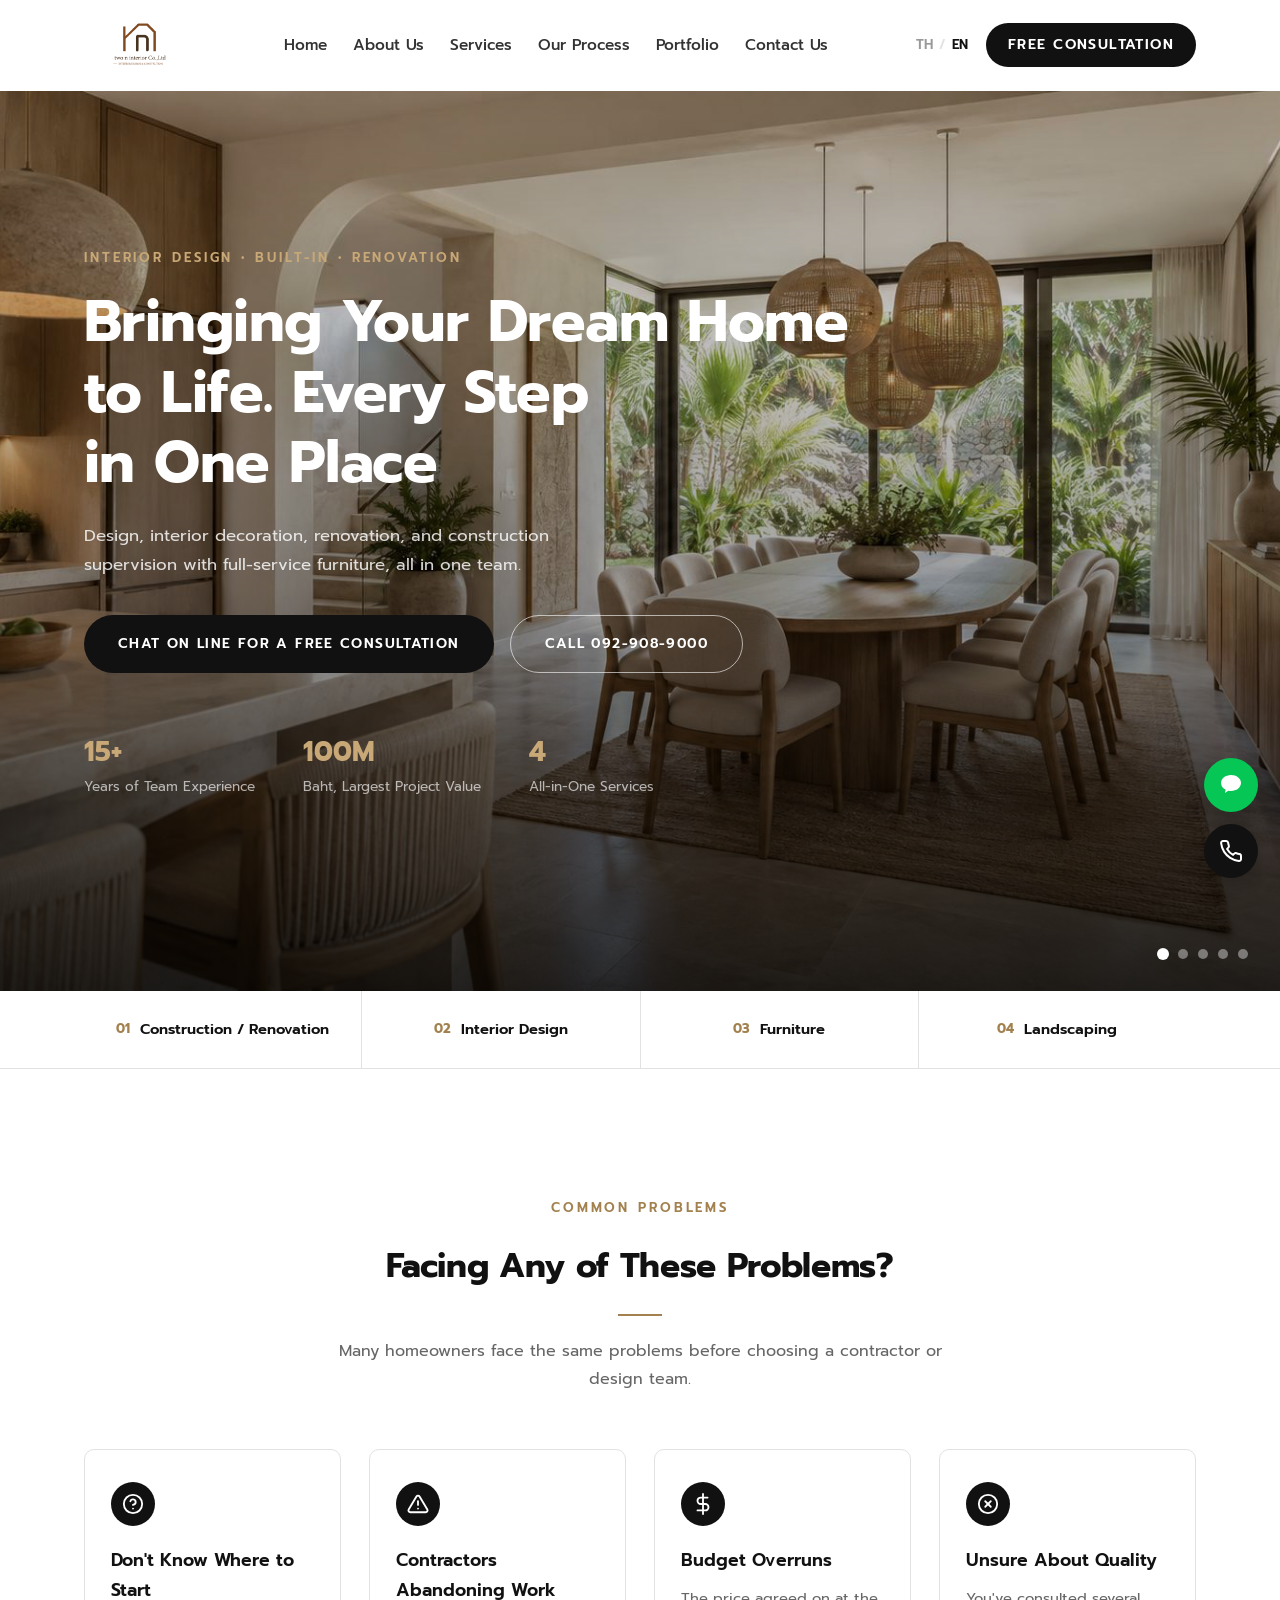
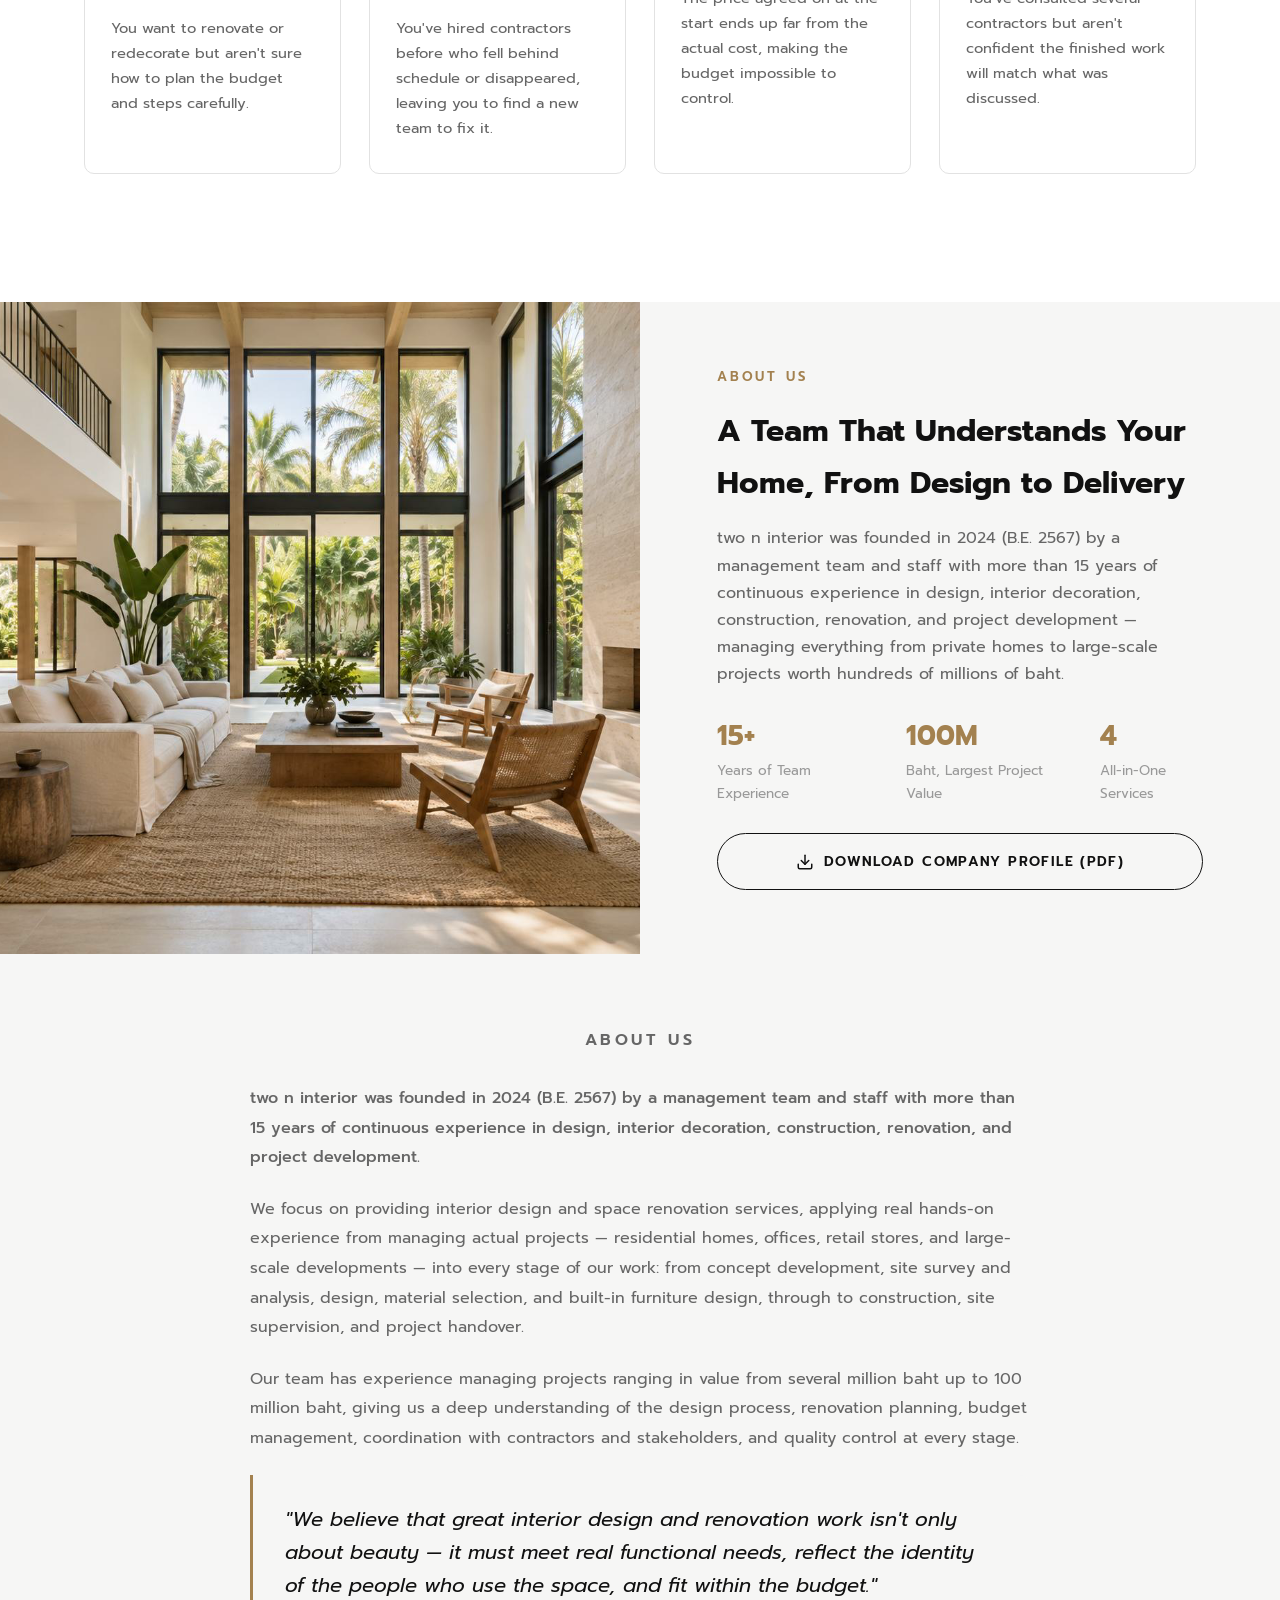
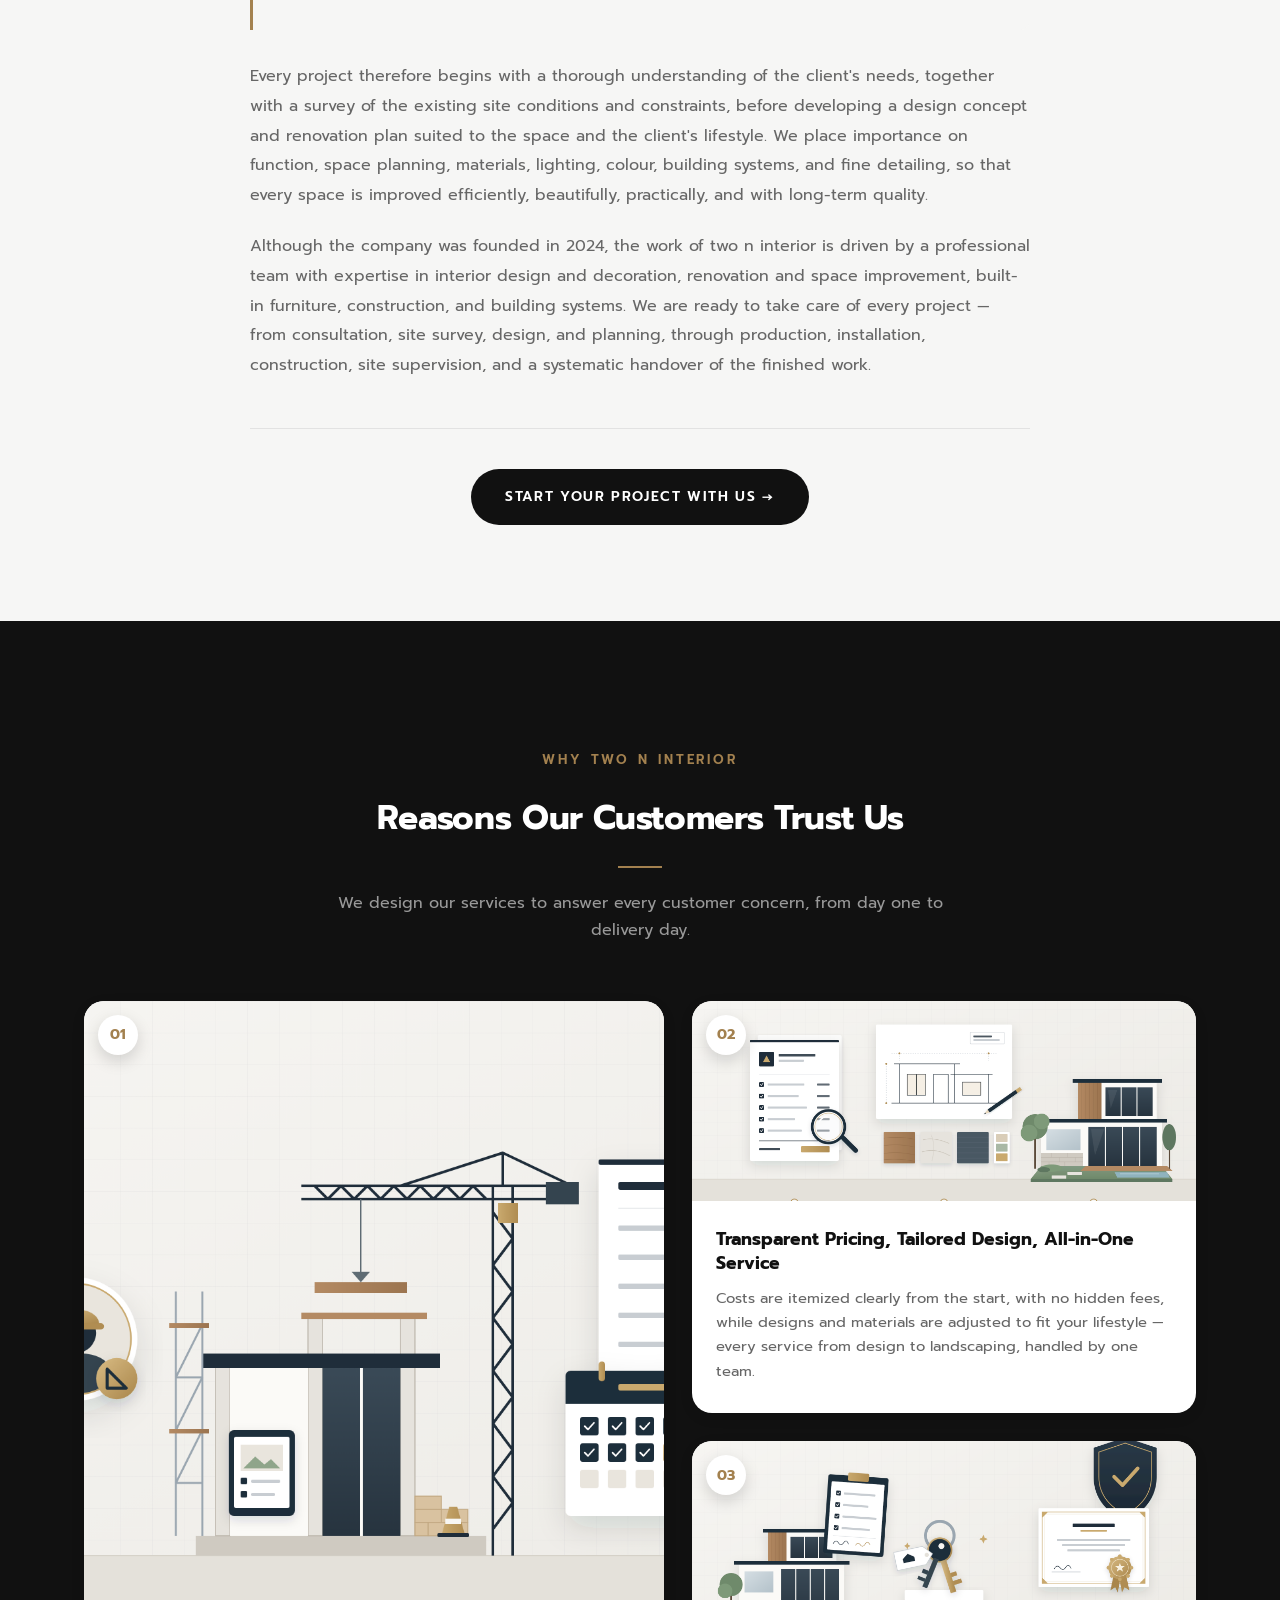
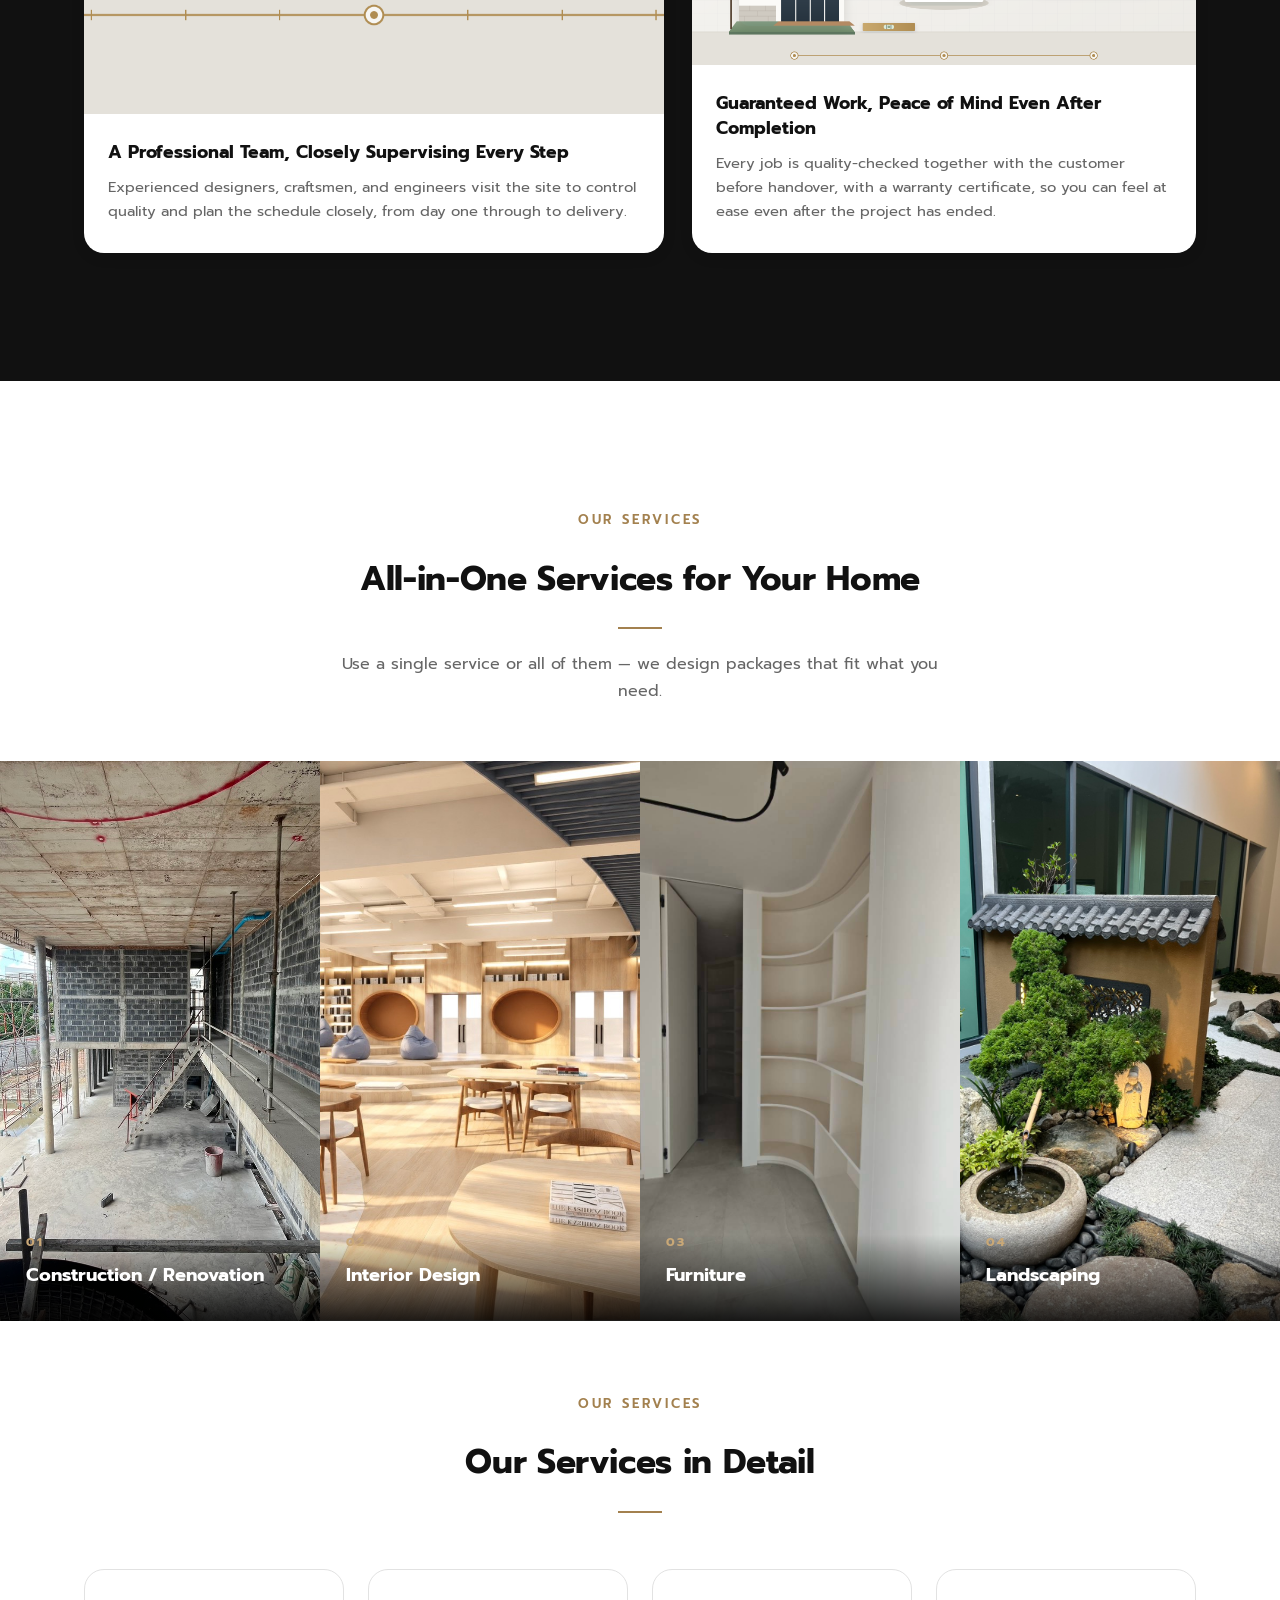
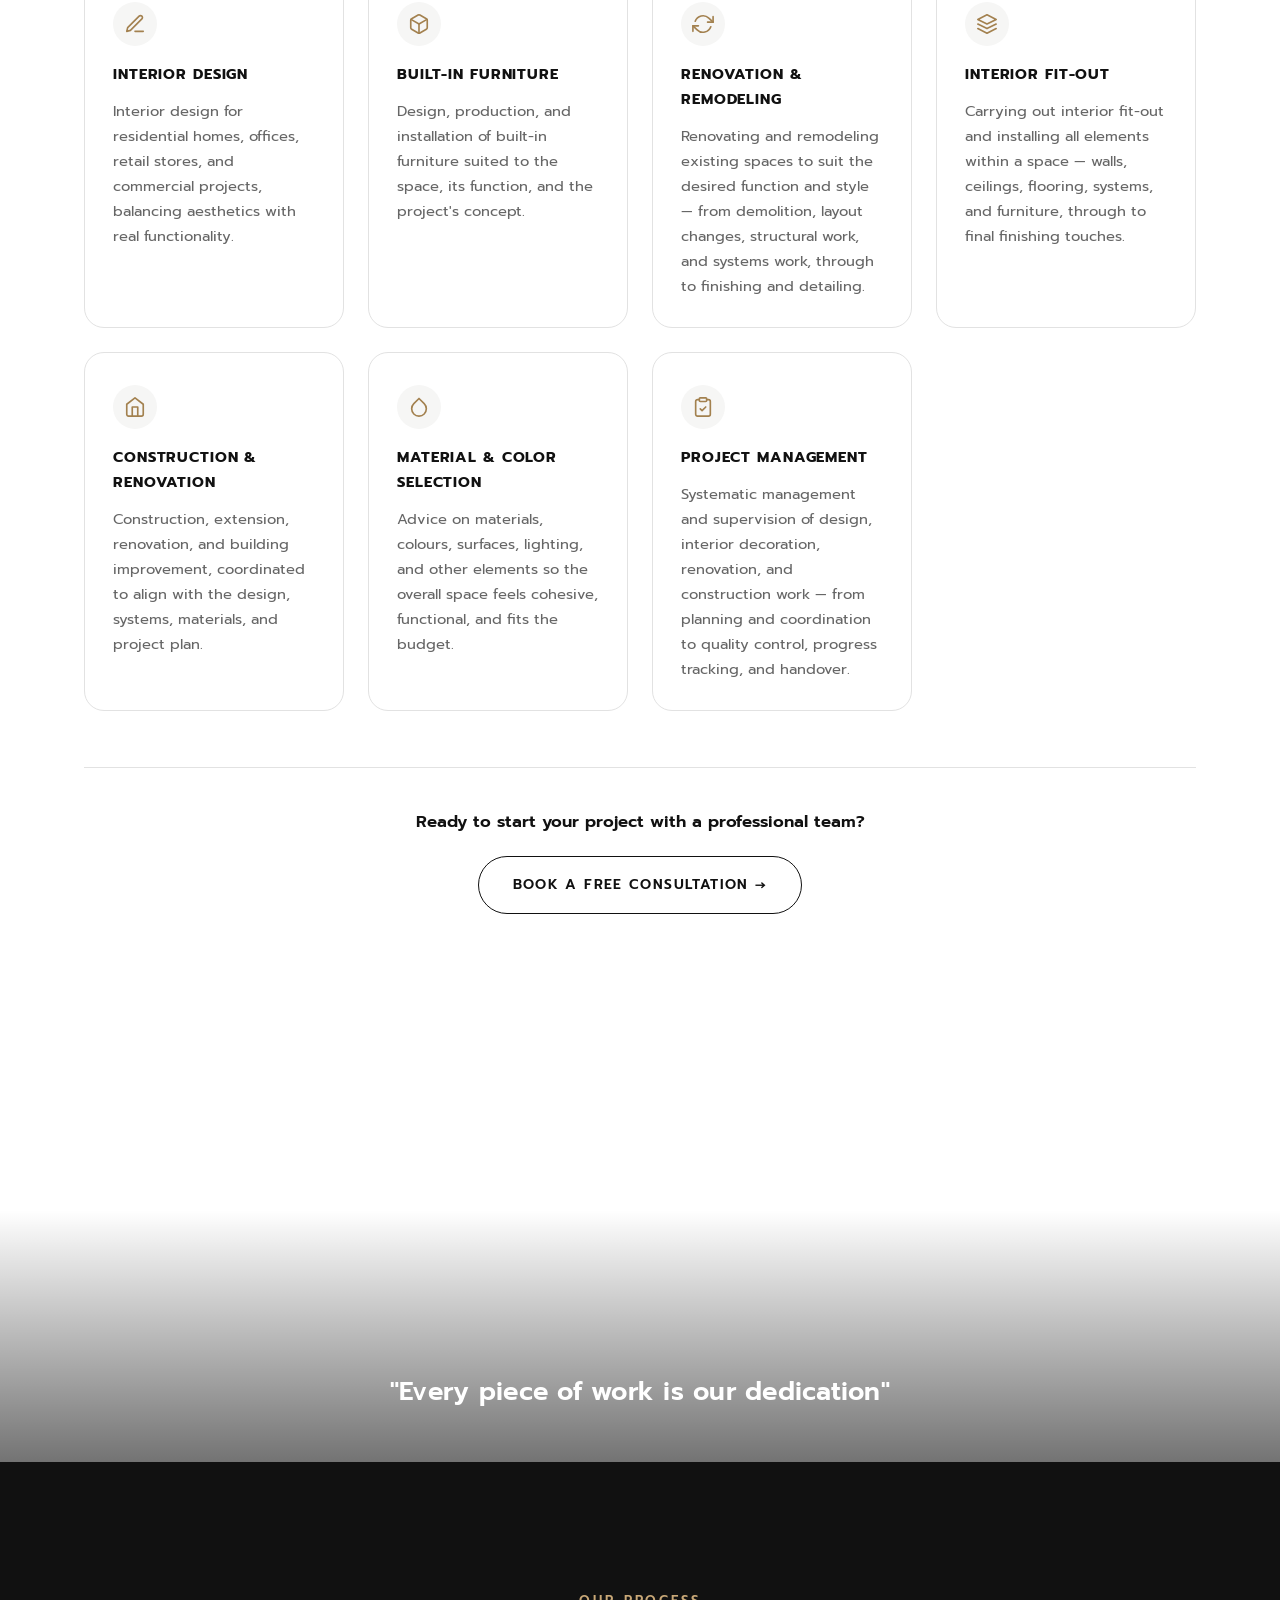
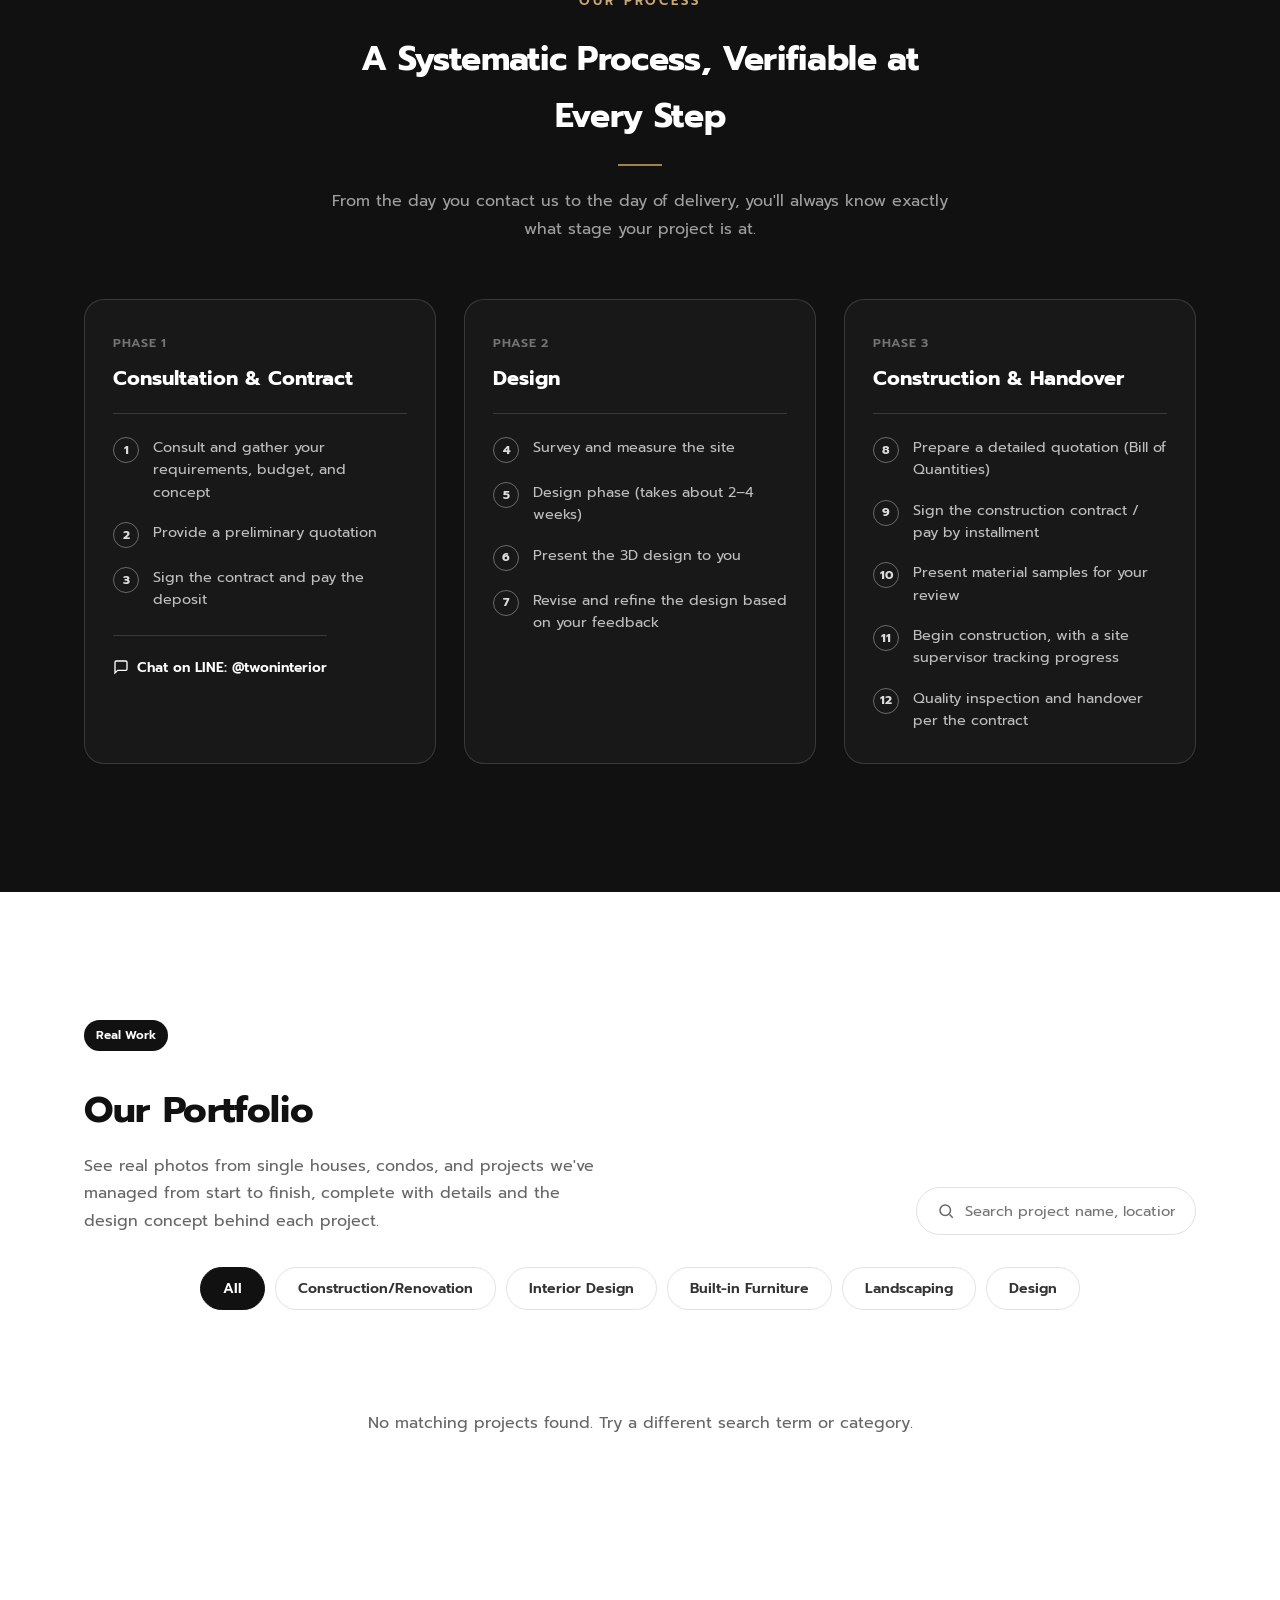
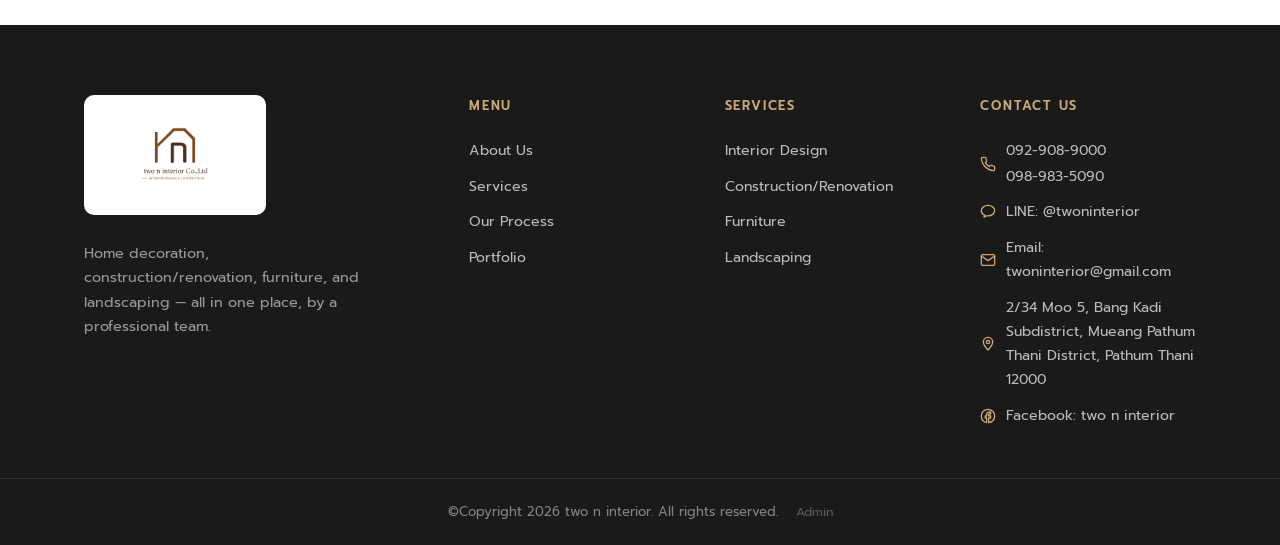
==== en/index.html @ affa0224 "Add Facebook page link to contact sections Add the Facebook page link to the footer contact column, " ====
<!DOCTYPE html>
<html lang="en">
<head>
<meta charset="UTF-8">
<meta name="viewport" content="width=device-width, initial-scale=1.0, viewport-fit=cover">
<title>two n interior | Home Decoration, Construction, Furniture &amp; Landscaping</title>
<meta name="description" content="two n interior offers interior design, construction/renovation, furniture, and landscaping services all in one place, by a professional team, with transparent pricing and guaranteed work.">
<link rel="canonical" href="https://twoninterior.com/en/">
<link rel="alternate" hreflang="th" href="https://twoninterior.com/">
<link rel="alternate" hreflang="en" href="https://twoninterior.com/en/">
<link rel="alternate" hreflang="x-default" href="https://twoninterior.com/">
<meta property="og:type" content="website">
<meta property="og:site_name" content="two n interior">
<meta property="og:locale" content="en_US">
<meta property="og:locale:alternate" content="th_TH">
<meta property="og:url" content="https://twoninterior.com/en/">
<meta property="og:title" content="two n interior | Home Decoration, Construction, Furniture &amp; Landscaping">
<meta property="og:description" content="two n interior offers interior design, construction/renovation, furniture, and landscaping services all in one place, by a professional team, with transparent pricing and guaranteed work.">
<meta property="og:image" content="https://twoninterior.com/images/Chumphon/langsuan-exterior-01.jpg">
<meta name="twitter:card" content="summary_large_image">
<meta name="twitter:title" content="two n interior | Home Decoration, Construction, Furniture &amp; Landscaping">
<meta name="twitter:description" content="two n interior offers interior design, construction/renovation, furniture, and landscaping services all in one place, by a professional team, with transparent pricing and guaranteed work.">
<meta name="twitter:image" content="https://twoninterior.com/images/Chumphon/langsuan-exterior-01.jpg">
<script type="application/ld+json">
{
  "@context": "https://schema.org",
  "@type": "HomeAndConstructionBusiness",
  "name": "two n interior",
  "url": "https://twoninterior.com/en/",
  "logo": "https://twoninterior.com/images/two-n-ninterior-transparent.png",
  "image": "https://twoninterior.com/images/Chumphon/langsuan-exterior-01.jpg",
  "description": "Interior design, construction/renovation, built-in furniture, and landscaping services all in one place, by a professional team.",
  "telephone": ["+66929089000", "+66989835090"],
  "email": "twoninterior@gmail.com",
  "priceRange": "$$",
  "address": {
    "@type": "PostalAddress",
    "streetAddress": "2/34 Moo 5, Bang Kadi",
    "addressLocality": "Mueang Pathum Thani, Pathum Thani",
    "postalCode": "12000",
    "addressCountry": "TH"
  },
  "areaServed": "TH",
  "sameAs": [
    "https://line.me/ti/p/@twoninterior",
    "https://www.facebook.com/share/1dEomzVr29/"
  ]
}
</script>
<link rel="preconnect" href="https://fonts.googleapis.com">
<link rel="preconnect" href="https://fonts.gstatic.com" crossorigin>
<link href="https://fonts.googleapis.com/css2?family=Prompt:wght@300;400;500;600;700&display=swap" rel="stylesheet">
<link rel="stylesheet" href="../css/style.css">
</head>
<body>

<div class="scroll-progress" id="scrollProgress"></div>

<!-- ===== Navbar ===== -->
<header class="navbar" id="navbar">
  <div class="container navbar__inner">
    <a href="#hero" class="navbar__logo">
      <img src="../images/two-n-ninterior-transparent.png" alt="two n interior" class="logo-img">
    </a>

    <nav class="navbar__nav" id="navMenu">
      <a href="#hero" class="nav-link">Home</a>
      <a href="#about" class="nav-link">About Us</a>
      <a href="#services" class="nav-link">Services</a>
      <a href="#process" class="nav-link">Our Process</a>
      <a href="#portfolio" class="nav-link">Portfolio</a>
      <a href="#contact" class="nav-link">Contact Us</a>
    </nav>

    <div class="navbar__actions">
      <div class="lang-switch">
        <a href="../index.html" class="lang-switch__link">TH</a>
        <span class="lang-switch__sep">/</span>
        <span class="lang-switch__current">EN</span>
      </div>
      <a href="#contact" class="btn btn--dark btn--sm">Free Consultation</a>
      <button class="hamburger" id="hamburger" aria-label="Open menu" aria-expanded="false" aria-controls="navMenu">
        <span></span><span></span><span></span>
      </button>
    </div>
  </div>
</header>

<main>

  <!-- ===== Hero Section ===== -->
  <section class="hero-slider" id="hero">
    <div class="hero-slider__slides">
      <div class="hero-slider__slide is-active">
        <img src="../images/design/chumphon/chumphon-interior-02-dining.jpg" alt="Dining area with rattan pendant lighting, interior design concept by two n interior" loading="lazy">
      </div>
      <div class="hero-slider__slide">
        <img src="../images/design/Reignwood Park/image28.png" alt="Classic navy-toned bedroom, interior design concept by two n interior" loading="lazy">
      </div>
      <div class="hero-slider__slide">
        <img src="../images/design/Reignwood Park/image1.png" alt="Warm wood-toned kitchen, interior design concept by two n interior" loading="lazy">
      </div>
      <div class="hero-slider__slide">
        <img src="../images/design/Reignwood Park/image13.png" alt="Luxurious marble bathroom, interior design concept by two n interior" loading="lazy">
      </div>
      <div class="hero-slider__slide">
        <img src="../images/garden/1/S__193953818_0.jpg" alt="Example of landscaping work by two n interior" loading="lazy">
      </div>
    </div>
    <div class="hero-slider__overlay"></div>

    <div class="container hero-slider__content" data-reveal>
      <p class="eyebrow">INTERIOR DESIGN • BUILT-IN • RENOVATION</p>
      <h1>Bringing Your Dream Home<br>to Life. Every Step<br>in One Place</h1>
      <p class="hero__desc">
        Design, interior decoration, renovation, and construction supervision with full-service furniture, all in one team.
      </p>
      <div class="hero__cta">
        <a href="#contact" class="btn btn--dark">Chat on LINE for a Free Consultation</a>
        <a href="tel:0929089000" class="btn btn--outline-light">Call 092-908-9000</a>
      </div>
      <div class="hero__stats">
        <div class="hero__stat"><strong>15+</strong><span>Years of Team Experience</span></div>
        <div class="hero__stat"><strong>100M</strong><span>Baht, Largest Project Value</span></div>
        <div class="hero__stat"><strong>4</strong><span>All-in-One Services</span></div>
      </div>
    </div>

    <div class="hero-slider__dots">
      <button type="button" class="hero-slider__dot is-active" data-slide="0" aria-label="Image 1"></button>
      <button type="button" class="hero-slider__dot" data-slide="1" aria-label="Image 2"></button>
      <button type="button" class="hero-slider__dot" data-slide="2" aria-label="Image 3"></button>
      <button type="button" class="hero-slider__dot" data-slide="3" aria-label="Image 4"></button>
      <button type="button" class="hero-slider__dot" data-slide="4" aria-label="Image 5"></button>
    </div>
  </section>

  <!-- ===== Quick services strip ===== -->
  <section class="quicknav">
    <div class="container quicknav__row">
      <a href="?filter=construction#portfolio" class="quicknav__item"><span>01</span>Construction / Renovation</a>
      <a href="?filter=interior#portfolio" class="quicknav__item"><span>02</span>Interior Design</a>
      <a href="?filter=furniture#portfolio" class="quicknav__item"><span>03</span>Furniture</a>
      <a href="?filter=garden#portfolio" class="quicknav__item"><span>04</span>Landscaping</a>
    </div>
  </section>

  <!-- ===== Customer Problems ===== -->
  <section class="section problems">
    <div class="container">
      <div class="section-head" data-reveal>
        <p class="eyebrow eyebrow--center">Common Problems</p>
        <h2>Facing Any of These Problems?</h2>
        <p class="section-desc">Many homeowners face the same problems before choosing a contractor or design team.</p>
      </div>
      <div class="grid grid--4">
        <div class="problem-card" data-reveal>
          <div class="problem-card__icon"><svg viewBox="0 0 24 24"><circle cx="12" cy="12" r="10"/><path d="M9.09 9a3 3 0 0 1 5.83 1c0 2-3 3-3 3"/><line x1="12" y1="17" x2="12.01" y2="17"/></svg></div>
          <h3>Don't Know Where to Start</h3>
          <p>You want to renovate or redecorate but aren't sure how to plan the budget and steps carefully.</p>
        </div>
        <div class="problem-card" data-reveal>
          <div class="problem-card__icon"><svg viewBox="0 0 24 24"><path d="M10.29 3.86L1.82 18a2 2 0 0 0 1.71 3h16.94a2 2 0 0 0 1.71-3L13.71 3.86a2 2 0 0 0-3.42 0z"/><line x1="12" y1="9" x2="12" y2="13"/><line x1="12" y1="17" x2="12.01" y2="17"/></svg></div>
          <h3>Contractors Abandoning Work</h3>
          <p>You've hired contractors before who fell behind schedule or disappeared, leaving you to find a new team to fix it.</p>
        </div>
        <div class="problem-card" data-reveal>
          <div class="problem-card__icon"><svg viewBox="0 0 24 24"><line x1="12" y1="1" x2="12" y2="23"/><path d="M17 5H9.5a3.5 3.5 0 0 0 0 7h5a3.5 3.5 0 0 1 0 7H6"/></svg></div>
          <h3>Budget Overruns</h3>
          <p>The price agreed on at the start ends up far from the actual cost, making the budget impossible to control.</p>
        </div>
        <div class="problem-card" data-reveal>
          <div class="problem-card__icon"><svg viewBox="0 0 24 24"><circle cx="12" cy="12" r="10"/><line x1="15" y1="9" x2="9" y2="15"/><line x1="9" y1="9" x2="15" y2="15"/></svg></div>
          <h3>Unsure About Quality</h3>
          <p>You've consulted several contractors but aren't confident the finished work will match what was discussed.</p>
        </div>
      </div>
    </div>
  </section>

  <!-- ===== About Us ===== -->
  <section class="section highlights" id="about">
    <div class="about-split">
      <div class="about-split__media" data-reveal>
        <img src="../images/design/chumphon/chumphon-interior-04-living.jpg" alt="Interior design work by the two n interior team" loading="lazy">
      </div>
      <div class="about-split__body" data-reveal>
        <p class="eyebrow">About Us</p>
        <h2 class="split__title">A Team That Understands Your Home, From Design to Delivery</h2>
        <p class="split__desc">
          two n interior was founded in 2024 (B.E. 2567) by a management team and staff with more than 15 years of
          continuous experience in design, interior decoration, construction, renovation, and project development —
          managing everything from private homes to large-scale projects worth hundreds of millions of baht.
        </p>
        <div class="hero__stats">
          <div class="hero__stat"><strong>15+</strong><span>Years of Team Experience</span></div>
          <div class="hero__stat"><strong>100M</strong><span>Baht, Largest Project Value</span></div>
          <div class="hero__stat"><strong>4</strong><span>All-in-One Services</span></div>
        </div>
        <a href="../files/two-n-interior-company-profile.pdf" class="btn btn--outline about-split__brochure" download target="_blank" rel="noopener">
          <svg viewBox="0 0 24 24" fill="none" stroke="currentColor" stroke-width="2" stroke-linecap="round" stroke-linejoin="round"><path d="M21 15v4a2 2 0 0 1-2 2H5a2 2 0 0 1-2-2v-4"/><polyline points="7 10 12 15 17 10"/><line x1="12" y1="15" x2="12" y2="3"/></svg>
          Download Company Profile (PDF)
        </a>
      </div>
    </div>
    <div class="container">
      <div class="about-story" data-reveal>
        <p class="eyebrow eyebrow--center">ABOUT US</p>
        <p class="about-story__lead">two n interior was founded in 2024 (B.E. 2567) by a management team and staff with more than 15 years of continuous experience in design, interior decoration, construction, renovation, and project development.</p>
        <p>We focus on providing interior design and space renovation services, applying real hands-on experience from managing actual projects — residential homes, offices, retail stores, and large-scale developments — into every stage of our work: from concept development, site survey and analysis, design, material selection, and built-in furniture design, through to construction, site supervision, and project handover.</p>
        <p>Our team has experience managing projects ranging in value from several million baht up to 100 million baht, giving us a deep understanding of the design process, renovation planning, budget management, coordination with contractors and stakeholders, and quality control at every stage.</p>
        <blockquote class="about-story__quote">"We believe that great interior design and renovation work isn't only about beauty — it must meet real functional needs, reflect the identity of the people who use the space, and fit within the budget."</blockquote>
        <p>Every project therefore begins with a thorough understanding of the client's needs, together with a survey of the existing site conditions and constraints, before developing a design concept and renovation plan suited to the space and the client's lifestyle. We place importance on function, space planning, materials, lighting, colour, building systems, and fine detailing, so that every space is improved efficiently, beautifully, practically, and with long-term quality.</p>
        <p>Although the company was founded in 2024, the work of two n interior is driven by a professional team with expertise in interior design and decoration, renovation and space improvement, built-in furniture, construction, and building systems. We are ready to take care of every project — from consultation, site survey, design, and planning, through production, installation, construction, site supervision, and a systematic handover of the finished work.</p>
        <div class="about-story__cta">
          <a href="#contact" class="btn btn--dark">Start Your Project With Us →</a>
        </div>
      </div>
    </div>
  </section>

  <!-- ===== Why Choose Us ===== -->
  <section class="section why-us">
    <div class="container">
      <div class="section-head" data-reveal>
        <p class="eyebrow eyebrow--center">Why two n interior</p>
        <h2>Reasons Our Customers Trust Us</h2>
        <p class="section-desc">We design our services to answer every customer concern, from day one to delivery day.</p>
      </div>

      <div class="reason-grid">
        <div class="reason-card reason-card--featured" data-reveal>
          <div class="reason-card__media">
            <img src="../images/image-1790751767792.png" alt="Our team closely inspecting and supervising installation work" loading="lazy">
            <span class="reason-card__num">01</span>
          </div>
          <div class="reason-card__body">
            <h3>A Professional Team, Closely Supervising Every Step</h3>
            <p>Experienced designers, craftsmen, and engineers visit the site to control quality and plan the schedule closely, from day one through to delivery.</p>
          </div>
        </div>

        <div class="reason-card" data-reveal>
          <div class="reason-card__media">
            <img src="../images/image-1790751278322.png" alt="High-quality interior design work across every room, all in one team" loading="lazy">
            <span class="reason-card__num">02</span>
          </div>
          <div class="reason-card__body">
            <h3>Transparent Pricing, Tailored Design, All-in-One Service</h3>
            <p>Costs are itemized clearly from the start, with no hidden fees, while designs and materials are adjusted to fit your lifestyle — every service from design to landscaping, handled by one team.</p>
          </div>
        </div>

        <div class="reason-card" data-reveal>
          <div class="reason-card__media">
            <img src="../images/image-1790751614396.png" alt="A fully completed, handed-over project backed by our warranty" loading="lazy">
            <span class="reason-card__num">03</span>
          </div>
          <div class="reason-card__body">
            <h3>Guaranteed Work, Peace of Mind Even After Completion</h3>
            <p>Every job is quality-checked together with the customer before handover, with a warranty certificate, so you can feel at ease even after the project has ended.</p>
          </div>
        </div>
      </div>
    </div>
  </section>

  <!-- ===== Our Services ===== -->
  <section class="section services" id="services">
    <div class="container">
      <div class="section-head" data-reveal>
        <p class="eyebrow eyebrow--center">Our Services</p>
        <h2>All-in-One Services for Your Home</h2>
        <p class="section-desc">Use a single service or all of them — we design packages that fit what you need.</p>
      </div>
    </div>
    <div class="service-strip" data-reveal>
      <a href="?filter=construction#portfolio" class="service-strip__item">
        <img src="../images/Chumphon/S__192462927_0.jpg" alt="Construction crew at work on a home construction and renovation project" class="service-strip__media" loading="lazy">
        <div class="service-strip__overlay">
          <span class="service-strip__num">01</span>
          <h3>Construction / Renovation</h3>
          <p>New home construction, space extensions, and structural repairs by a crew that keeps work standards under control at every step.</p>
        </div>
      </a>
      <a href="?filter=interior#portfolio" class="service-strip__item">
        <img src="../images/Chumphon/S__192462875_0_0.jpg" alt="Example of interior design work by two n interior" class="service-strip__media" loading="lazy">
        <div class="service-strip__overlay">
          <span class="service-strip__num">02</span>
          <h3>Interior Design</h3>
          <p>Design and decorate the interior of houses, condos, and offices to look beautiful and function well, matching your lifestyle and budget.</p>
        </div>
      </a>
      <a href="?filter=furniture#portfolio" class="service-strip__item">
        <img src="../images/Chumphon/langsuan-builtin-01.jpg" alt="Custom curved built-in furniture, real work by two n interior" class="service-strip__media" loading="lazy">
        <div class="service-strip__overlay">
          <span class="service-strip__num">03</span>
          <h3>Furniture</h3>
          <p>We produce and supply both built-in and freestanding furniture, designed to fit the space and its actual function.</p>
        </div>
      </a>
      <a href="?filter=garden#portfolio" class="service-strip__item">
        <img src="../images/garden/2/S__193953799_0.jpg" alt="Example of landscaping work by two n interior" class="service-strip__media" loading="lazy">
        <div class="service-strip__overlay">
          <span class="service-strip__num">04</span>
          <h3>Landscaping</h3>
          <p>We design and landscape front yards, backyards, or small green spaces to match your home's style.</p>
        </div>
      </a>
    </div>
    <div class="container service-details-wrap">
      <div class="section-head" data-reveal>
        <p class="eyebrow eyebrow--center">OUR SERVICES</p>
        <h2>Our Services in Detail</h2>
      </div>
      <div class="service-detail-grid">
        <div class="service-detail-card" data-reveal>
          <span class="service-detail-card__num"><svg viewBox="0 0 24 24"><path d="M12 20h9"/><path d="M16.5 3.5a2.121 2.121 0 0 1 3 3L7 19l-4 1 1-4L16.5 3.5z"/></svg></span>
          <h3>INTERIOR DESIGN</h3>
          <p>Interior design for residential homes, offices, retail stores, and commercial projects, balancing aesthetics with real functionality.</p>
        </div>
        <div class="service-detail-card" data-reveal>
          <span class="service-detail-card__num"><svg viewBox="0 0 24 24"><path d="M21 16V8a2 2 0 0 0-1-1.73l-7-4a2 2 0 0 0-2 0l-7 4A2 2 0 0 0 3 8v8a2 2 0 0 0 1 1.73l7 4a2 2 0 0 0 2 0l7-4A2 2 0 0 0 21 16z"/><polyline points="3.27 6.96 12 12.01 20.73 6.96"/><line x1="12" y1="22.08" x2="12" y2="12"/></svg></span>
          <h3>BUILT-IN FURNITURE</h3>
          <p>Design, production, and installation of built-in furniture suited to the space, its function, and the project's concept.</p>
        </div>
        <div class="service-detail-card" data-reveal>
          <span class="service-detail-card__num"><svg viewBox="0 0 24 24"><polyline points="23 4 23 10 17 10"/><polyline points="1 20 1 14 7 14"/><path d="M3.51 9a9 9 0 0 1 14.85-3.36L23 10M1 14l4.64 4.36A9 9 0 0 0 20.49 15"/></svg></span>
          <h3>RENOVATION &amp; REMODELING</h3>
          <p>Renovating and remodeling existing spaces to suit the desired function and style — from demolition, layout changes, structural work, and systems work, through to finishing and detailing.</p>
        </div>
        <div class="service-detail-card" data-reveal>
          <span class="service-detail-card__num"><svg viewBox="0 0 24 24"><polygon points="12 2 2 7 12 12 22 7 12 2"/><polyline points="2 17 12 22 22 17"/><polyline points="2 12 12 17 22 12"/></svg></span>
          <h3>INTERIOR FIT-OUT</h3>
          <p>Carrying out interior fit-out and installing all elements within a space — walls, ceilings, flooring, systems, and furniture, through to final finishing touches.</p>
        </div>
        <div class="service-detail-card" data-reveal>
          <span class="service-detail-card__num"><svg viewBox="0 0 24 24"><path d="M3 9l9-7 9 7v11a2 2 0 0 1-2 2H5a2 2 0 0 1-2-2z"/><polyline points="9 22 9 12 15 12 15 22"/></svg></span>
          <h3>CONSTRUCTION &amp; RENOVATION</h3>
          <p>Construction, extension, renovation, and building improvement, coordinated to align with the design, systems, materials, and project plan.</p>
        </div>
        <div class="service-detail-card" data-reveal>
          <span class="service-detail-card__num"><svg viewBox="0 0 24 24"><path d="M12 2.69l5.66 5.66a8 8 0 1 1-11.31 0z"/></svg></span>
          <h3>MATERIAL &amp; COLOR SELECTION</h3>
          <p>Advice on materials, colours, surfaces, lighting, and other elements so the overall space feels cohesive, functional, and fits the budget.</p>
        </div>
        <div class="service-detail-card" data-reveal>
          <span class="service-detail-card__num"><svg viewBox="0 0 24 24"><path d="M16 4h2a2 2 0 0 1 2 2v14a2 2 0 0 1-2 2H6a2 2 0 0 1-2-2V6a2 2 0 0 1 2-2h2"/><rect x="8" y="2" width="8" height="4" rx="1" ry="1"/><path d="M9 14l2 2 4-4"/></svg></span>
          <h3>PROJECT MANAGEMENT</h3>
          <p>Systematic management and supervision of design, interior decoration, renovation, and construction work — from planning and coordination to quality control, progress tracking, and handover.</p>
        </div>
      </div>
      <div class="service-details-wrap__cta">
        <p>Ready to start your project with a professional team?</p>
        <a href="#contact" class="btn btn--outline">Book a Free Consultation →</a>
      </div>
    </div>
  </section>

  <!-- ===== Full-width feature video ===== -->
  <section class="feature-band">
    <video class="feature-band__img" autoplay muted loop playsinline poster="https://images.pexels.com/photos/28729467/pexels-photo-28729467.jpeg?auto=compress&cs=tinysrgb&w=1600" aria-label="Video showcasing premium-level interior design by two n interior">
      <source src="https://videos.pexels.com/video-files/3773486/3773486-hd_1920_1080_30fps.mp4" type="video/mp4">
    </video>
    <div class="feature-band__overlay">
      <p class="feature-band__quote">"Every piece of work is our dedication"</p>
    </div>
  </section>

  <!-- ===== Our Process ===== -->
  <section class="section process" id="process">
    <div class="container">
      <div class="section-head" data-reveal>
        <p class="eyebrow eyebrow--center">Our Process</p>
        <h2>A Systematic Process, Verifiable at Every Step</h2>
        <p class="section-desc">From the day you contact us to the day of delivery, you'll always know exactly what stage your project is at.</p>
      </div>
      <div class="process-phases">
        <div class="process-phase" data-reveal>
          <p class="process-phase__index">Phase 1</p>
          <h3 class="process-phase__title">Consultation &amp; Contract</h3>
          <div class="process-phase__list">
            <div class="process-phase__item">
              <span class="process-phase__num">1</span>
              <p>Consult and gather your requirements, budget, and concept</p>
            </div>
            <div class="process-phase__item">
              <span class="process-phase__num">2</span>
              <p>Provide a preliminary quotation</p>
            </div>
            <div class="process-phase__item">
              <span class="process-phase__num">3</span>
              <p>Sign the contract and pay the deposit</p>
            </div>
          </div>
          <a href="#contact" class="process-phase__contact">
            <svg viewBox="0 0 24 24" fill="none" stroke="currentColor" stroke-width="2"><path d="M21 15a2 2 0 0 1-2 2H7l-4 4V5a2 2 0 0 1 2-2h14a2 2 0 0 1 2 2z"/></svg>
            Chat on LINE: @twoninterior
          </a>
        </div>
        <div class="process-phase" data-reveal>
          <p class="process-phase__index">Phase 2</p>
          <h3 class="process-phase__title">Design</h3>
          <div class="process-phase__list">
            <div class="process-phase__item">
              <span class="process-phase__num">4</span>
              <p>Survey and measure the site</p>
            </div>
            <div class="process-phase__item">
              <span class="process-phase__num">5</span>
              <p>Design phase (takes about 2–4 weeks)</p>
            </div>
            <div class="process-phase__item">
              <span class="process-phase__num">6</span>
              <p>Present the 3D design to you</p>
            </div>
            <div class="process-phase__item">
              <span class="process-phase__num">7</span>
              <p>Revise and refine the design based on your feedback</p>
            </div>
          </div>
        </div>
        <div class="process-phase" data-reveal>
          <p class="process-phase__index">Phase 3</p>
          <h3 class="process-phase__title">Construction &amp; Handover</h3>
          <div class="process-phase__list">
            <div class="process-phase__item">
              <span class="process-phase__num">8</span>
              <p>Prepare a detailed quotation (Bill of Quantities)</p>
            </div>
            <div class="process-phase__item">
              <span class="process-phase__num">9</span>
              <p>Sign the construction contract / pay by installment</p>
            </div>
            <div class="process-phase__item">
              <span class="process-phase__num">10</span>
              <p>Present material samples for your review</p>
            </div>
            <div class="process-phase__item">
              <span class="process-phase__num">11</span>
              <p>Begin construction, with a site supervisor tracking progress</p>
            </div>
            <div class="process-phase__item">
              <span class="process-phase__num">12</span>
              <p>Quality inspection and handover per the contract</p>
            </div>
          </div>
        </div>
      </div>
    </div>
  </section>

  <!-- ===== Portfolio ===== -->
  <section class="section portfolio portfolio-page" id="portfolio">
    <div class="container">
      <div class="portfolio-page-hero__top" data-reveal>
        <div>
          <span class="tag">Real Work</span>
          <h2 class="portfolio-page-hero__title">Our Portfolio</h2>
          <p class="portfolio-page-hero__desc">
            See real photos from single houses, condos, and projects we've managed from start to finish,
            complete with details and the design concept behind each project.
          </p>
        </div>
        <div class="portfolio-search">
          <svg viewBox="0 0 24 24"><circle cx="11" cy="11" r="7"/><path d="m21 21-4.3-4.3"/></svg>
          <input type="text" id="portfolioSearch" placeholder="Search project name, location...">
        </div>
      </div>

      <div class="portfolio-filter" role="tablist" data-reveal>
        <button type="button" class="portfolio-filter__btn is-active" data-filter="all">All</button>
        <button type="button" class="portfolio-filter__btn" data-filter="construction">Construction/Renovation</button>
        <button type="button" class="portfolio-filter__btn" data-filter="interior">Interior Design</button>
        <button type="button" class="portfolio-filter__btn" data-filter="furniture">Built-in Furniture</button>
        <button type="button" class="portfolio-filter__btn" data-filter="garden">Landscaping</button>
        <button type="button" class="portfolio-filter__btn" data-filter="design">Design</button>
      </div>

      <div class="portfolio-grid" id="portfolioGrid"></div>
      <p class="portfolio-empty" id="portfolioEmpty" hidden>No matching projects found. Try a different search term or category.</p>
    </div>
  </section>

</main>

<!-- ===== Footer ===== -->
<footer class="footer">
  <div class="container footer__inner">
    <div class="footer__col footer__col--brand">
      <a href="#hero" class="navbar__logo navbar__logo--footer">
        <img src="../images/two-n-ninterior-transparent.png" alt="two n interior" class="logo-img logo-img--footer">
      </a>
      <p>Home decoration, construction/renovation, furniture, and landscaping — all in one place, by a professional team.</p>
    </div>
    <div class="footer__col">
      <h4>Menu</h4>
      <a href="#about">About Us</a>
      <a href="#services">Services</a>
      <a href="#process">Our Process</a>
      <a href="#portfolio">Portfolio</a>
    </div>
    <div class="footer__col">
      <h4>Services</h4>
      <span>Interior Design</span>
      <span>Construction/Renovation</span>
      <span>Furniture</span>
      <span>Landscaping</span>
    </div>
    <div class="footer__col" id="contact">
      <h4>Contact Us</h4>
      <span class="footer__contact-item"><svg viewBox="0 0 24 24"><path d="M22 16.92v3a2 2 0 0 1-2.18 2 19.79 19.79 0 0 1-8.63-3.07 19.5 19.5 0 0 1-6-6 19.79 19.79 0 0 1-3.07-8.67A2 2 0 0 1 4.11 2h3a2 2 0 0 1 2 1.72c.127.96.362 1.903.7 2.81a2 2 0 0 1-.45 2.11L8.09 9.91a16 16 0 0 0 6 6l1.27-1.27a2 2 0 0 1 2.11-.45c.907.338 1.85.573 2.81.7A2 2 0 0 1 22 16.92z"/></svg><span class="footer__contact-item__lines"><span>092-908-9000</span><span>098-983-5090</span></span></span>
      <span class="footer__contact-item"><svg viewBox="0 0 24 24" fill="currentColor" stroke="none"><path d="M12 2C6.48 2 2 5.58 2 10c0 2.83 1.87 5.32 4.68 6.75-.15.6-.57 2.24-.66 2.59-.11.42.15.42.32.3.13-.09 2.04-1.39 2.87-1.96.9.13 1.83.2 2.79.2 5.52 0 10-3.58 10-8S17.52 2 12 2z"/></svg>LINE: @twoninterior</span>
      <span class="footer__contact-item"><svg viewBox="0 0 24 24"><path d="M4 4h16c1.1 0 2 .9 2 2v12c0 1.1-.9 2-2 2H4c-1.1 0-2-.9-2-2V6c0-1.1.9-2 2-2z"/><polyline points="22,6 12,13 2,6"/></svg>Email: twoninterior@gmail.com</span>
      <span class="footer__contact-item"><svg viewBox="0 0 24 24"><path d="M12 21s7-7.4 7-12a7 7 0 1 0-14 0c0 4.6 7 12 7 12Z"/><circle cx="12" cy="9" r="2.5"/></svg>2/34 Moo 5, Bang Kadi Subdistrict, Mueang Pathum Thani District, Pathum Thani 12000</span>
      <a href="https://www.facebook.com/share/1dEomzVr29/" target="_blank" rel="noopener" class="footer__contact-item"><svg viewBox="0 0 24 24" fill="currentColor" stroke="none"><path d="M22 12c0-5.52-4.48-10-10-10S2 6.48 2 12c0 4.84 3.44 8.87 8 9.8V15H8v-3h2V9.5C10 7.57 11.57 6 13.5 6H16v3h-2c-.55 0-1 .45-1 1v2h3v3h-3v6.95c5.05-.5 9-4.76 9-9.95z"/></svg>Facebook: two n interior</a>
    </div>
  </div>
  <div class="footer__bottom">
    <div class="container footer__bottom-row">
      <p>©Copyright  2026 two n interior. All rights reserved.</p>
      <a href="../admin.html" class="footer__admin-link">Admin</a>
    </div>
  </div>
</footer>

<div class="portfolio-modal" id="portfolioModal" hidden>
  <div class="portfolio-modal__backdrop" id="portfolioModalBackdrop"></div>
  <div class="portfolio-modal__dialog" role="dialog" aria-modal="true" aria-label="Project details">
    <div class="portfolio-modal__head">
      <div>
        <span class="tag" id="modalCategory"></span>
        <span class="portfolio-modal__year" id="modalYear"></span>
      </div>
      <button type="button" class="portfolio-modal__close" id="portfolioModalClose" aria-label="Close">✕</button>
    </div>
    <div class="portfolio-modal__carousel">
      <button type="button" class="portfolio-modal__nav portfolio-modal__nav--prev" id="modalPrev" aria-label="Previous image">‹</button>
      <img id="modalImage" src="" alt="">
      <button type="button" class="portfolio-modal__nav portfolio-modal__nav--next" id="modalNext" aria-label="Next image">›</button>
      <span class="portfolio-modal__counter" id="modalCounter"></span>
    </div>
    <div class="portfolio-modal__thumbs" id="modalThumbs"></div>
    <div class="portfolio-modal__body">
      <h2 id="modalTitle"></h2>
      <div class="portfolio-modal__metaRow" id="modalMetaRow"></div>
      <hr>
      <h4>Details and Design Concept</h4>
      <p id="modalDesc"></p>
      <h4>Project Highlights and Material Specs</h4>
      <div class="portfolio-modal__specs" id="modalSpecs"></div>
      <div class="portfolio-modal__footer">
        <p>Like this project's style? Get a free preliminary budget estimate.</p>
        <div class="portfolio-modal__actions">
          <button type="button" class="btn btn--outline" id="modalBack">Back</button>
          <a href="#contact" class="btn btn--dark">Request a Quote for a Similar Project →</a>
        </div>
      </div>
    </div>
  </div>
</div>

<div class="contact-modal" id="contactModal" hidden>
  <div class="contact-modal__backdrop" id="contactModalBackdrop"></div>
  <div class="contact-modal__dialog" role="dialog" aria-modal="true" aria-label="Contact Us">
    <button type="button" class="contact-modal__close" id="contactModalClose" aria-label="Close">✕</button>
    <span class="tag">Contact Us</span>
    <h2>Ready to Transform Your Home?</h2>
    <p>Chat with us or call today for a free consultation, no cost involved.</p>
    <div class="contact-modal__info">
      <div class="contact-modal__item">
        <strong>Phone</strong>
        <a href="tel:0929089000">092-908-9000</a>, <a href="tel:0989835090">098-983-5090</a>
      </div>
      <div class="contact-modal__item">
        <strong>LINE</strong>
        <span>@twoninterior</span>
      </div>
      <div class="contact-modal__item">
        <strong>Email</strong>
        <span>twoninterior@gmail.com</span>
      </div>
      <div class="contact-modal__item">
        <strong>Address</strong>
        <span>2/34 Moo 5, Bang Kadi Subdistrict, Mueang Pathum Thani District, Pathum Thani 12000</span>
      </div>
      <div class="contact-modal__item">
        <strong>Facebook</strong>
        <a href="https://www.facebook.com/share/1dEomzVr29/" target="_blank" rel="noopener">two n interior</a>
      </div>
    </div>
    <div class="contact-modal__qr">
      <img src="../images/qrcode/line-qr.jpg" alt="QR Code to add LINE @twoninterior" loading="lazy">
      <span>Scan the QR Code to add LINE: @twoninterior</span>
    </div>
    <div class="contact-modal__actions">
      <a href="tel:0929089000" class="btn btn--outline">Call 092-908-9000</a>
    </div>
  </div>
</div>

<div class="float-actions">
  <a href="#contact" class="float-actions__btn float-actions__btn--line" aria-label="Chat on LINE">
    <svg viewBox="0 0 24 24" fill="currentColor"><path d="M12 2C6.48 2 2 5.58 2 10c0 2.83 1.87 5.32 4.68 6.75-.15.6-.57 2.24-.66 2.59-.11.42.15.42.32.3.13-.09 2.04-1.39 2.87-1.96.9.13 1.83.2 2.79.2 5.52 0 10-3.58 10-8S17.52 2 12 2z"/></svg>
  </a>
  <a href="tel:0929089000" class="float-actions__btn" aria-label="Call us">
    <svg viewBox="0 0 24 24" fill="none" stroke="currentColor" stroke-width="2" stroke-linecap="round" stroke-linejoin="round"><path d="M22 16.92v3a2 2 0 0 1-2.18 2 19.79 19.79 0 0 1-8.63-3.07 19.5 19.5 0 0 1-6-6 19.79 19.79 0 0 1-3.07-8.67A2 2 0 0 1 4.11 2h3a2 2 0 0 1 2 1.72c.127.96.362 1.903.7 2.81a2 2 0 0 1-.45 2.11L8.09 9.91a16 16 0 0 0 6 6l1.27-1.27a2 2 0 0 1 2.11-.45c.907.338 1.85.573 2.81.7A2 2 0 0 1 22 16.92z"/></svg>
  </a>
</div>

<button id="backToTop" class="back-to-top" aria-label="Scroll to top">
  <svg viewBox="0 0 24 24"><path d="M12 19V5M5 12l7-7 7 7"/></svg>
</button>

<script src="https://www.gstatic.com/firebasejs/10.14.1/firebase-app-compat.js"></script>
<script src="https://www.gstatic.com/firebasejs/10.14.1/firebase-firestore-compat.js"></script>
<script src="https://www.gstatic.com/firebasejs/10.14.1/firebase-auth-compat.js"></script>
<script src="../js/firebase-config.js"></script>
<script src="../js/script.js"></script>
</body>
</html>
---- css/style.css ----
/* ============ Variables & Reset ============ */
:root {
  --black: #111111;
  --near-black: #1a1a1a;
  --dark-gray: #333333;
  --mid-gray: #666666;
  --light-gray: #999999;
  --border-gray: #e2e2e2;
  --bg-soft: #f6f6f5;
  --white: #ffffff;
  --gold: #a3814f;
  --gold-light: #c9a877;

  --font: 'Prompt', 'Segoe UI', sans-serif;
  --radius: 10px;
  --radius-lg: 20px;
  --shadow-sm: 0 4px 16px rgba(0, 0, 0, 0.06);
  --shadow-md: 0 12px 32px rgba(0, 0, 0, 0.08);
  --container-w: 1160px;
  --transition: 0.25s ease;
}

* {
  box-sizing: border-box;
  margin: 0;
  padding: 0;
}

html {
  scroll-behavior: smooth;
}

body {
  font-family: var(--font);
  color: var(--dark-gray);
  background: var(--white);
  line-height: 1.7;
  -webkit-font-smoothing: antialiased;
}

img {
  max-width: 100%;
  display: block;
}

a {
  text-decoration: none;
  color: inherit;
}

ul {
  list-style: none;
}

button {
  font-family: inherit;
  cursor: pointer;
  border: none;
  background: none;
}

.container {
  max-width: var(--container-w);
  margin: 0 auto;
  padding: 0 24px;
}

.section {
  padding: 128px 0;
}

@media (max-width: 768px) {
  .section {
    padding: 72px 0;
  }
}

/* ============ Reveal animation ============ */
[data-reveal] {
  opacity: 0;
  transform: translateY(24px);
  transition: opacity 0.6s ease, transform 0.6s ease;
}

[data-reveal].is-visible {
  opacity: 1;
  transform: translateY(0);
}

/* ============ Buttons ============ */
.btn {
  display: inline-flex;
  align-items: center;
  justify-content: center;
  padding: 16px 34px;
  border-radius: 999px;
  font-weight: 600;
  font-size: 0.86rem;
  text-transform: uppercase;
  letter-spacing: 0.1em;
  transition: transform var(--transition), box-shadow var(--transition), background var(--transition), color var(--transition), border-color var(--transition);
  white-space: nowrap;
}

.btn--dark {
  background: var(--black);
  color: var(--white);
}

.btn--dark:hover {
  background: var(--dark-gray);
  transform: translateY(-2px);
  box-shadow: var(--shadow-md);
}

.btn--outline {
  background: transparent;
  color: var(--black);
  border: 1.5px solid var(--black);
}

.about-split__brochure {
  margin-top: 28px;
  gap: 10px;
}

.about-split__brochure svg {
  width: 18px;
  height: 18px;
  flex-shrink: 0;
}

.btn--outline:hover {
  background: var(--black);
  border-color: var(--gold);
  color: var(--white);
  transform: translateY(-2px);
}

.btn--outline-light {
  background: transparent;
  color: var(--white);
  border: 1.5px solid rgba(255, 255, 255, 0.6);
}

.btn--outline-light:hover {
  background: rgba(255, 255, 255, 0.12);
  transform: translateY(-2px);
}

.btn--sm {
  padding: 10px 22px;
  font-size: 0.88rem;
}

/* ============ Navbar ============ */
.navbar {
  position: sticky;
  top: 0;
  z-index: 100;
  background: rgba(255, 255, 255, 0.92);
  backdrop-filter: blur(10px);
  border-bottom: 1px solid transparent;
  transition: border-color var(--transition), box-shadow var(--transition);
}

.navbar.is-scrolled {
  border-bottom-color: var(--border-gray);
  box-shadow: var(--shadow-sm);
}

/* ============ Scroll progress bar ============ */
.scroll-progress {
  position: fixed;
  top: 0;
  left: 0;
  width: 0%;
  height: 3px;
  background: linear-gradient(90deg, var(--gold), var(--gold-light));
  z-index: 300;
  transition: width 0.1s linear;
}

/* ============ Floating quick-contact buttons ============ */
.float-actions {
  position: fixed;
  right: 22px;
  bottom: 22px;
  z-index: 150;
  display: flex;
  flex-direction: column;
  gap: 12px;
}

.float-actions__btn {
  width: 54px;
  height: 54px;
  border-radius: 50%;
  display: flex;
  align-items: center;
  justify-content: center;
  background: var(--black);
  color: var(--white);
  box-shadow: 0 10px 24px rgba(0, 0, 0, 0.22);
  transition: transform var(--transition), background var(--transition);
}

.float-actions__btn:hover {
  transform: translateY(-3px) scale(1.05);
  background: var(--gold);
}

.float-actions__btn svg {
  width: 24px;
  height: 24px;
}

.float-actions__btn--line {
  background: #06c755;
}

.float-actions__btn--line:hover {
  background: #05a648;
}

@media (max-width: 768px) {
  .float-actions {
    right: 14px;
    bottom: 14px;
  }

  .float-actions__btn {
    width: 48px;
    height: 48px;
  }

  .float-actions__btn svg {
    width: 21px;
    height: 21px;
  }
}

.navbar__inner {
  display: flex;
  align-items: center;
  justify-content: space-between;
  height: 90px;
}

.navbar__logo {
  font-size: 1.35rem;
  font-weight: 700;
  letter-spacing: 0.02em;
  color: var(--black);
  display: flex;
  align-items: center;
}

.navbar__logo span {
  font-weight: 300;
  color: var(--mid-gray);
}

.logo-img {
  height: 74px;
  width: auto;
}

.navbar__nav {
  display: flex;
  gap: 26px;
}

.nav-link {
  font-size: 0.96rem;
  font-weight: 500;
  color: var(--dark-gray);
  position: relative;
  padding: 4px 0;
  transition: color var(--transition);
}

.nav-link::after {
  content: '';
  position: absolute;
  left: 0;
  bottom: -2px;
  width: 0;
  height: 2px;
  background: var(--gold);
  transition: width var(--transition);
}

.nav-link:hover {
  color: var(--black);
}

.nav-link:hover::after {
  width: 100%;
}

.navbar__actions {
  display: flex;
  align-items: center;
  gap: 18px;
}

.lang-switch {
  display: flex;
  align-items: center;
  gap: 6px;
  font-size: 0.82rem;
  font-weight: 600;
}

.lang-switch__current {
  color: var(--black);
}

.lang-switch__sep {
  color: var(--border-gray);
}

.lang-switch__link {
  color: var(--light-gray);
  transition: color var(--transition);
}

.lang-switch__link:hover {
  color: var(--black);
}

.hamburger {
  display: none;
  flex-direction: column;
  justify-content: center;
  gap: 5px;
  width: 32px;
  height: 32px;
}

.hamburger span {
  display: block;
  height: 2px;
  background: var(--black);
  border-radius: 2px;
  transition: transform var(--transition), opacity var(--transition);
}

/* ============ Hero ============ */
.hero-slider {
  position: relative;
  height: 100vh;
  min-height: 560px;
  max-height: 900px;
  display: flex;
  align-items: center;
  overflow: hidden;
}

.hero-slider__slides {
  position: absolute;
  inset: 0;
}

.hero-slider__slide {
  position: absolute;
  inset: 0;
  opacity: 0;
  transition: opacity 1.2s ease;
}

.hero-slider__slide.is-active {
  opacity: 1;
}

.hero-slider__slide img {
  display: block;
  width: 100%;
  height: 100%;
  object-fit: cover;
}

.hero-slider__overlay {
  position: absolute;
  inset: 0;
  background: linear-gradient(180deg, rgba(0, 0, 0, 0.15) 0%, rgba(0, 0, 0, 0.35) 55%, rgba(0, 0, 0, 0.82) 100%);
}

.hero-slider__content {
  position: relative;
  z-index: 2;
  padding-bottom: 40px;
  width: 100%;
}

.hero-slider .eyebrow {
  color: var(--gold-light);
}

.hero-slider h1 {
  font-size: 3.6rem;
  font-weight: 700;
  line-height: 1.22;
  color: var(--white);
  margin-bottom: 24px;
  letter-spacing: -0.01em;
}

.hero-slider .hero__desc {
  color: rgba(255, 255, 255, 0.82);
}

.hero-slider .hero__stat strong {
  color: var(--gold-light);
}

.hero-slider .hero__stat span {
  color: rgba(255, 255, 255, 0.65);
}

.hero-slider__dots {
  position: absolute;
  right: 32px;
  bottom: 32px;
  z-index: 2;
  display: flex;
  gap: 10px;
}

.hero-slider__dot {
  width: 10px;
  height: 10px;
  border-radius: 50%;
  background: rgba(255, 255, 255, 0.4);
  padding: 0;
  transition: background var(--transition), transform var(--transition);
}

.hero-slider__dot:hover {
  background: rgba(255, 255, 255, 0.7);
}

.hero-slider__dot.is-active {
  background: var(--white);
  transform: scale(1.2);
}

@media (max-width: 768px) {
  .hero-slider {
    height: 100svh;
    min-height: 520px;
  }

  .hero-slider h1 {
    font-size: 2rem;
  }

  .hero-slider__content {
    padding-bottom: 32px;
  }

  .hero-slider__dots {
    right: 50%;
    transform: translateX(50%);
    bottom: 20px;
  }
}

/* ============ Quick services nav strip ============ */
.quicknav {
  border-bottom: 1px solid var(--border-gray);
}

.quicknav__row {
  display: flex;
  flex-wrap: wrap;
}

.quicknav__item {
  flex: 1 1 0;
  min-width: 220px;
  display: flex;
  align-items: center;
  justify-content: center;
  gap: 10px;
  padding: 26px 16px;
  font-size: 0.92rem;
  font-weight: 600;
  color: var(--black);
  text-align: center;
  border-right: 1px solid var(--border-gray);
  transition: background var(--transition), color var(--transition);
}

.quicknav__item:last-child {
  border-right: none;
}

.quicknav__item span {
  color: var(--gold);
  font-weight: 700;
  font-size: 0.82rem;
}

.quicknav__item:hover {
  background: var(--black);
  color: var(--white);
}

.quicknav__item:hover span {
  color: var(--gold-light);
}

@media (max-width: 768px) {
  .quicknav__item {
    flex: 1 1 50%;
    border-bottom: 1px solid var(--border-gray);
  }
}

.eyebrow {
  display: inline-block;
  font-size: 0.82rem;
  font-weight: 600;
  letter-spacing: 0.22em;
  color: var(--gold);
  text-transform: uppercase;
  margin-bottom: 18px;
}

.eyebrow--center {
  display: block;
  text-align: center;
}

.hero__desc {
  font-size: 1.05rem;
  color: var(--mid-gray);
  max-width: 520px;
  margin-bottom: 36px;
}

.hero__cta {
  display: flex;
  flex-wrap: wrap;
  gap: 16px;
  margin-bottom: 56px;
}

.hero__stats {
  display: flex;
  gap: 48px;
}

.hero__stat {
  display: flex;
  flex-direction: column;
}

.hero__stat strong {
  font-size: 1.7rem;
  font-weight: 700;
  color: var(--gold);
}

.hero__stat span {
  font-size: 0.85rem;
  color: var(--light-gray);
}

/* ============ Section head ============ */
.section-head {
  max-width: 640px;
  margin: 0 auto 56px;
  text-align: center;
}

.section-head h2 {
  font-size: 2.1rem;
  font-weight: 700;
  color: var(--black);
  margin-bottom: 22px;
  letter-spacing: -0.01em;
  position: relative;
  padding-bottom: 22px;
}

.section-head h2::after {
  content: '';
  position: absolute;
  left: 50%;
  bottom: 0;
  transform: translateX(-50%);
  width: 44px;
  height: 2px;
  background: var(--gold);
}

.section-desc {
  color: var(--mid-gray);
  font-size: 1rem;
}

/* ============ Grids ============ */
.grid {
  display: grid;
  gap: 28px;
}

.grid--4 {
  grid-template-columns: repeat(4, 1fr);
}

/* ============ Problem cards ============ */
.problems {
  background: var(--white);
}

.problem-card {
  padding: 32px 26px;
  border: 1px solid var(--border-gray);
  border-radius: var(--radius);
  transition: box-shadow var(--transition), transform var(--transition);
}

.problem-card:hover {
  box-shadow: var(--shadow-sm);
  transform: translateY(-4px);
}

.problem-card__icon {
  width: 44px;
  height: 44px;
  border-radius: 50%;
  background: var(--black);
  color: var(--white);
  display: flex;
  align-items: center;
  justify-content: center;
  font-weight: 700;
  font-size: 1.1rem;
  margin-bottom: 20px;
}

.problem-card__icon svg {
  width: 22px;
  height: 22px;
  fill: none;
  stroke: currentColor;
  stroke-width: 2;
  stroke-linecap: round;
  stroke-linejoin: round;
}

.problem-card h3 {
  font-size: 1.1rem;
  color: var(--black);
  margin-bottom: 10px;
  font-weight: 600;
}

.problem-card p {
  font-size: 0.92rem;
  color: var(--mid-gray);
}

/* ============ Feature cards ============ */
.highlights {
  background: var(--bg-soft);
  padding: 0;
}

/* ============ About story (full company profile text) ============ */
.about-story {
  max-width: 780px;
  margin: 0 auto;
  padding: 72px 0 96px;
}

.about-story .eyebrow--center {
  margin-bottom: 28px;
}

.about-story p {
  color: var(--mid-gray);
  font-size: 1rem;
  line-height: 1.85;
  margin-bottom: 22px;
}

.about-story p:last-child {
  margin-bottom: 0;
}

.about-story__lead {
  font-size: 1.18rem;
  color: var(--black);
  font-weight: 500;
  line-height: 1.75;
}

.about-story__quote {
  margin: 12px 0 32px;
  padding: 28px 32px;
  border-left: 3px solid var(--gold);
  background: var(--bg-soft);
  border-radius: 0 var(--radius) var(--radius) 0;
  font-size: 1.25rem;
  font-style: italic;
  color: var(--black);
  line-height: 1.65;
}

.about-story__cta {
  text-align: center;
  margin-top: 48px;
  padding-top: 40px;
  border-top: 1px solid var(--border-gray);
}

.about-story__cta p {
  color: var(--black);
  font-weight: 600;
  font-size: 1.05rem;
  margin-bottom: 20px;
}

/* ============ Services ============ */
.service-details-wrap {
  padding-top: 72px;
}

.service-detail-grid {
  display: grid;
  grid-template-columns: repeat(auto-fit, minmax(260px, 1fr));
  gap: 24px;
  margin-top: 48px;
}

.service-detail-card {
  position: relative;
  padding: 32px 28px 28px;
  border: 1px solid var(--border-gray);
  border-radius: var(--radius-lg);
  transition: border-color var(--transition), box-shadow var(--transition), transform var(--transition);
}

.service-detail-card:hover {
  border-color: var(--gold-light);
  box-shadow: var(--shadow-md);
  transform: translateY(-5px);
}

.service-detail-card__num {
  display: inline-flex;
  align-items: center;
  justify-content: center;
  width: 44px;
  height: 44px;
  border-radius: 50%;
  background: var(--bg-soft);
  color: var(--gold);
  font-weight: 700;
  font-size: 0.82rem;
  margin-bottom: 16px;
  transition: background var(--transition), color var(--transition);
}

.service-detail-card__num svg {
  width: 22px;
  height: 22px;
  fill: none;
  stroke: currentColor;
  stroke-width: 1.8;
  stroke-linecap: round;
  stroke-linejoin: round;
}

.service-detail-card:hover .service-detail-card__num {
  background: var(--black);
  color: var(--gold-light);
}

.service-detail-card h3 {
  font-size: 0.92rem;
  letter-spacing: 0.06em;
  color: var(--black);
  font-weight: 700;
  margin-bottom: 12px;
}

.service-detail-card p {
  color: var(--mid-gray);
  font-size: 0.92rem;
  line-height: 1.7;
}

.service-details-wrap__cta {
  text-align: center;
  margin-top: 56px;
  padding-top: 40px;
  border-top: 1px solid var(--border-gray);
}

.service-details-wrap__cta p {
  color: var(--black);
  font-weight: 600;
  font-size: 1.05rem;
  margin-bottom: 20px;
}

.service-strip {
  display: flex;
  width: 100%;
  height: 560px;
  overflow: hidden;
}

.service-strip__item {
  position: relative;
  flex: 1 1 0%;
  min-width: 0;
  overflow: hidden;
  display: block;
  transition: flex-grow 0.8s cubic-bezier(0.22, 1, 0.36, 1);
}

.service-strip__item:hover {
  flex-grow: 2.2;
}

.service-strip__media {
  display: block;
  width: 100%;
  height: 100%;
  object-fit: cover;
  transition: transform 0.9s cubic-bezier(0.22, 1, 0.36, 1);
}

.service-strip__item:hover .service-strip__media {
  transform: scale(1.06);
}

.service-strip__overlay {
  position: absolute;
  inset: auto 0 0 0;
  padding: 30px 26px;
  background: linear-gradient(to top, rgba(0, 0, 0, 0.85), rgba(0, 0, 0, 0) 72%);
  color: var(--white);
}

.service-strip__num {
  display: block;
  font-size: 0.78rem;
  letter-spacing: 0.18em;
  font-weight: 700;
  color: var(--gold-light);
  margin-bottom: 8px;
}

.service-strip__overlay h3 {
  font-size: 1.15rem;
  font-weight: 700;
  color: var(--white);
}

.service-strip__overlay p {
  font-size: 0.85rem;
  line-height: 1.55;
  color: rgba(255, 255, 255, 0.85);
  max-height: 0;
  opacity: 0;
  margin-top: 0;
  overflow: hidden;
  transition: max-height 0.7s cubic-bezier(0.22, 1, 0.36, 1), opacity 0.6s ease 0.1s, margin-top 0.7s cubic-bezier(0.22, 1, 0.36, 1);
}

.service-strip__item:hover .service-strip__overlay p {
  max-height: 140px;
  opacity: 1;
  margin-top: 10px;
}

@media (max-width: 768px) {
  .service-strip {
    flex-direction: column;
    height: auto;
  }

  .service-strip__item {
    flex: none;
    height: 260px;
  }

  .service-strip__item:hover {
    flex: none;
  }

  .service-strip__overlay p {
    max-height: 140px;
    opacity: 1;
    margin-top: 10px;
  }
}

.back-to-top {
  position: fixed;
  right: 24px;
  bottom: 158px;
  width: 48px;
  height: 48px;
  border-radius: 50%;
  background: var(--black);
  color: var(--white);
  display: flex;
  align-items: center;
  justify-content: center;
  box-shadow: var(--shadow-md);
  opacity: 0;
  visibility: hidden;
  transform: translateY(10px);
  transition: opacity var(--transition), transform var(--transition), background var(--transition);
  z-index: 90;
}

.back-to-top.is-visible {
  opacity: 1;
  visibility: visible;
  transform: translateY(0);
}

.back-to-top:hover {
  background: var(--dark-gray);
}

.back-to-top svg {
  width: 20px;
  height: 20px;
  fill: none;
  stroke: currentColor;
  stroke-width: 2;
  stroke-linecap: round;
  stroke-linejoin: round;
}

@media (max-width: 768px) {
  .back-to-top {
    right: 16px;
    bottom: 138px;
    width: 44px;
    height: 44px;
  }
}

.about-split {
  display: grid;
  grid-template-columns: 1fr 1fr;
  min-height: 560px;
}

.about-split__media {
  position: relative;
  overflow: hidden;
  background: var(--bg-soft);
}

.about-split__media img {
  position: absolute;
  inset: 0;
  width: 100%;
  height: 100%;
  object-fit: cover;
  transition: transform 0.9s cubic-bezier(0.22, 1, 0.36, 1);
}

.about-split__media:hover img {
  transform: scale(1.06);
}

.about-split__body {
  display: flex;
  flex-direction: column;
  justify-content: center;
  padding: 64px clamp(24px, 6vw, 96px);
}

.split__title {
  font-size: 1.9rem;
  font-weight: 700;
  color: var(--black);
  margin-bottom: 16px;
}

.split__desc {
  color: var(--mid-gray);
  margin-bottom: 24px;
  font-size: 1rem;
}

/* ============ Why-us reason cards ============ */
.why-us {
  background: var(--black);
}

.why-us .section-head h2 {
  color: var(--white);
}

.why-us .section-desc {
  color: var(--light-gray);
}

.reason-grid {
  display: grid;
  grid-template-columns: 1.15fr 1fr;
  grid-template-rows: repeat(2, 1fr);
  gap: 28px;
  min-height: 620px;
}

.reason-card {
  background: var(--white);
  border-radius: var(--radius-lg);
  overflow: hidden;
  box-shadow: var(--shadow-sm);
  transition: transform var(--transition), box-shadow var(--transition);
  display: flex;
  flex-direction: column;
}

.reason-card--featured {
  grid-row: 1 / 3;
}

.reason-card:hover {
  transform: translateY(-6px);
  box-shadow: var(--shadow-md);
}

.reason-card__media {
  position: relative;
  flex: 1;
  min-height: 200px;
  overflow: hidden;
}

.reason-card__media img {
  position: absolute;
  inset: 0;
  width: 100%;
  height: 100%;
  object-fit: cover;
  transition: transform 0.9s cubic-bezier(0.22, 1, 0.36, 1);
}

.reason-card:hover .reason-card__media img {
  transform: scale(1.08);
}

.reason-card__num {
  position: absolute;
  top: 14px;
  left: 14px;
  width: 40px;
  height: 40px;
  border-radius: 50%;
  background: var(--white);
  color: var(--gold);
  font-weight: 700;
  font-size: 0.9rem;
  display: flex;
  align-items: center;
  justify-content: center;
  box-shadow: 0 6px 16px rgba(0, 0, 0, 0.15);
}

.reason-card__body {
  padding: 26px 24px 30px;
}

.reason-card__body h3 {
  font-size: 1.1rem;
  font-weight: 700;
  color: var(--black);
  margin-bottom: 10px;
  line-height: 1.4;
}

.reason-card__body p {
  color: var(--mid-gray);
  font-size: 0.92rem;
  line-height: 1.65;
}

@media (max-width: 900px) {
  .reason-grid {
    grid-template-columns: 1fr;
    grid-template-rows: none;
    min-height: 0;
  }

  .reason-card--featured {
    grid-row: auto;
  }

  .reason-card__media {
    height: 260px;
    flex: none;
  }
}

/* ============ Full-width feature band ============ */
.feature-band {
  position: relative;
  height: 420px;
  overflow: hidden;
}

.feature-band__img {
  display: block;
  width: 100%;
  height: 100%;
  object-fit: cover;
}

.feature-band__overlay {
  position: absolute;
  inset: 0;
  background: linear-gradient(180deg, rgba(0, 0, 0, 0) 40%, rgba(0, 0, 0, 0.55) 100%);
  display: flex;
  align-items: flex-end;
  justify-content: center;
  padding-bottom: 48px;
}

.feature-band__quote {
  color: var(--white);
  font-size: 1.6rem;
  font-weight: 600;
  text-align: center;
  letter-spacing: 0.01em;
  padding: 0 24px;
}

@media (max-width: 768px) {
  .feature-band {
    height: 280px;
  }

  .feature-band__quote {
    font-size: 1.15rem;
  }
}

@media (max-width: 768px) {
  .about-split {
    grid-template-columns: 1fr;
    min-height: 0;
  }

  .about-split__media {
    height: 260px;
  }

  .about-split__body {
    padding: 40px 24px;
  }
}

/* ============ Process / Steps ============ */
.process {
  background: var(--black);
  color: var(--white);
}

.process .section-head h2 {
  color: var(--white);
}

.process .section-desc {
  color: rgba(255, 255, 255, 0.6);
}

.process .eyebrow {
  color: var(--gold-light);
}

.process-phases {
  display: grid;
  grid-template-columns: repeat(3, 1fr);
  gap: 28px;
}

.process-phase {
  border: 1px solid rgba(255, 255, 255, 0.14);
  border-radius: var(--radius-lg);
  background: rgba(255, 255, 255, 0.03);
  padding: 32px 28px;
}

.process-phase__index {
  font-size: 0.78rem;
  font-weight: 600;
  letter-spacing: 0.06em;
  text-transform: uppercase;
  color: rgba(255, 255, 255, 0.4);
  margin-bottom: 8px;
}

.process-phase__title {
  font-size: 1.25rem;
  font-weight: 700;
  color: var(--white);
  margin-bottom: 22px;
  padding-bottom: 18px;
  border-bottom: 1px solid rgba(255, 255, 255, 0.14);
}

.process-phase__list {
  display: flex;
  flex-direction: column;
  gap: 18px;
}

.process-phase__item {
  display: flex;
  gap: 14px;
  align-items: flex-start;
}

.process-phase__num {
  flex-shrink: 0;
  width: 26px;
  height: 26px;
  border-radius: 50%;
  border: 1.5px solid rgba(255, 255, 255, 0.35);
  display: flex;
  align-items: center;
  justify-content: center;
  font-size: 0.76rem;
  font-weight: 700;
  color: rgba(255, 255, 255, 0.85);
  margin-top: 1px;
}

.process-phase__item p {
  font-size: 0.9rem;
  line-height: 1.55;
  color: rgba(255, 255, 255, 0.72);
}

.process-phase__contact {
  display: inline-flex;
  align-items: center;
  gap: 8px;
  margin-top: 24px;
  padding-top: 20px;
  border-top: 1px solid rgba(255, 255, 255, 0.14);
  font-size: 0.86rem;
  font-weight: 600;
  color: var(--white);
  transition: opacity var(--transition);
}

.process-phase__contact svg {
  width: 16px;
  height: 16px;
  flex-shrink: 0;
}

.process-phase__contact:hover {
  opacity: 0.7;
}

@media (max-width: 1024px) {
  .process-phases {
    grid-template-columns: 1fr;
  }
}

/* ============ Portfolio ============ */
body.modal-open {
  overflow: hidden;
}

/* ============ Image lightbox ============ */
.about-split__media img,
.reason-card__media img,
.portfolio-modal__carousel img {
  cursor: zoom-in;
}

.img-lightbox {
  position: fixed;
  inset: 0;
  z-index: 300;
  display: flex;
  align-items: center;
  justify-content: center;
  padding: 24px;
}

.img-lightbox[hidden] {
  display: none;
}

.img-lightbox__backdrop {
  position: absolute;
  inset: 0;
  background: rgba(0, 0, 0, 0.85);
}

.img-lightbox__img {
  position: relative;
  z-index: 1;
  max-width: 100%;
  max-height: 90vh;
  border-radius: var(--radius);
  box-shadow: var(--shadow-md);
  cursor: default;
}

.img-lightbox__close {
  position: absolute;
  top: 20px;
  right: 24px;
  z-index: 2;
  width: 44px;
  height: 44px;
  border-radius: 50%;
  background: rgba(255, 255, 255, 0.15);
  color: var(--white);
  font-size: 1.2rem;
  display: flex;
  align-items: center;
  justify-content: center;
  transition: background var(--transition);
}

.img-lightbox__close:hover {
  background: rgba(255, 255, 255, 0.3);
}

@media (max-width: 768px) {
  .img-lightbox__close {
    top: 12px;
    right: 12px;
  }
}

.portfolio-page-hero__top {
  display: flex;
  justify-content: space-between;
  align-items: flex-end;
  gap: 24px;
  flex-wrap: wrap;
  margin-bottom: 32px;
}

.portfolio-page-hero__title {
  font-size: 2.3rem;
  font-weight: 700;
  color: var(--black);
  margin: 14px 0 12px;
  letter-spacing: -0.01em;
}

.portfolio-page-hero__desc {
  color: var(--mid-gray);
  max-width: 520px;
  font-size: 1rem;
}

.portfolio-search {
  display: flex;
  align-items: center;
  gap: 10px;
  border: 1.5px solid var(--border-gray);
  border-radius: 999px;
  padding: 12px 20px;
  min-width: 280px;
}

.portfolio-search svg {
  width: 18px;
  height: 18px;
  flex-shrink: 0;
  fill: none;
  stroke: var(--mid-gray);
  stroke-width: 2;
}

.portfolio-search input {
  border: none;
  outline: none;
  background: transparent;
  font-family: inherit;
  font-size: 0.92rem;
  color: var(--black);
  width: 100%;
}

.portfolio-grid {
  display: grid;
  grid-template-columns: repeat(3, 1fr);
  gap: 28px;
  margin-top: 40px;
}

.portfolio-empty {
  text-align: center;
  color: var(--mid-gray);
  padding: 60px 0;
}

.portfolio-item {
  border: 1px solid var(--border-gray);
  border-radius: var(--radius-lg);
  overflow: hidden;
  cursor: pointer;
  transition: transform var(--transition), box-shadow var(--transition);
}

.portfolio-item:hover {
  transform: translateY(-4px);
  box-shadow: var(--shadow-md);
}

.portfolio-item__media {
  position: relative;
  height: 280px;
  overflow: hidden;
}

.portfolio-item__media img {
  width: 100%;
  height: 100%;
  object-fit: cover;
  display: block;
  transition: transform var(--transition);
}

.portfolio-item:hover .portfolio-item__media img {
  transform: scale(1.06);
}

.portfolio-item__badge {
  position: absolute;
  top: 12px;
  font-size: 0.72rem;
  font-weight: 700;
  padding: 5px 12px;
  border-radius: 999px;
  z-index: 1;
}

.portfolio-item__badge--category {
  left: 12px;
  background: var(--black);
  color: var(--white);
}

.portfolio-item__badge--year {
  right: 12px;
  background: rgba(255, 255, 255, 0.92);
  color: var(--black);
}

.portfolio-item__overlay {
  position: absolute;
  inset: 0;
  display: flex;
  align-items: center;
  justify-content: center;
  background: rgba(0, 0, 0, 0);
  opacity: 0;
  transition: opacity var(--transition), background var(--transition);
}

.portfolio-item:hover .portfolio-item__overlay {
  opacity: 1;
  background: rgba(0, 0, 0, 0.4);
}

.portfolio-item__view {
  display: inline-flex;
  align-items: center;
  gap: 8px;
  background: var(--white);
  color: var(--black);
  font-weight: 600;
  font-size: 0.85rem;
  padding: 10px 20px;
  border-radius: 999px;
  transform: translateY(8px);
  transition: transform var(--transition);
}

.portfolio-item:hover .portfolio-item__view {
  transform: translateY(0);
}

.portfolio-item__meta {
  position: absolute;
  left: 0;
  right: 0;
  bottom: 0;
  display: flex;
  justify-content: space-between;
  align-items: center;
  padding: 10px 14px;
  background: linear-gradient(0deg, rgba(0, 0, 0, 0.6), transparent);
  color: var(--white);
  font-size: 0.78rem;
}

.portfolio-item__meta span:first-child {
  display: inline-flex;
  align-items: center;
  gap: 4px;
}

.portfolio-item__body {
  padding: 20px 22px 24px;
}

.portfolio-item__body h3 {
  font-size: 1.05rem;
  font-weight: 700;
  color: var(--black);
  margin-bottom: 8px;
}

.portfolio-item__body p {
  font-size: 0.88rem;
  color: var(--mid-gray);
  display: -webkit-box;
  -webkit-line-clamp: 2;
  line-clamp: 2;
  -webkit-box-orient: vertical;
  overflow: hidden;
}

/* ============ Portfolio modal ============ */
.portfolio-modal {
  position: fixed;
  inset: 0;
  z-index: 200;
  display: flex;
  align-items: center;
  justify-content: center;
  padding: 24px;
}

.portfolio-modal[hidden] {
  display: none;
}

.portfolio-modal__backdrop {
  position: absolute;
  inset: 0;
  background: rgba(0, 0, 0, 0.6);
}

.portfolio-modal__dialog {
  position: relative;
  z-index: 1;
  background: var(--white);
  border-radius: var(--radius-lg);
  max-width: 760px;
  width: 100%;
  max-height: 90vh;
  overflow-y: auto;
  box-shadow: var(--shadow-md);
}

.portfolio-modal__head {
  display: flex;
  justify-content: space-between;
  align-items: center;
  padding: 20px 24px;
}

.portfolio-modal__year {
  margin-left: 10px;
  font-size: 0.85rem;
  color: var(--mid-gray);
}

.portfolio-modal__close {
  width: 36px;
  height: 36px;
  border-radius: 50%;
  display: flex;
  align-items: center;
  justify-content: center;
  font-size: 1.1rem;
  color: var(--mid-gray);
  transition: background var(--transition), color var(--transition);
}

.portfolio-modal__close:hover {
  background: var(--bg-soft);
  color: var(--black);
}

.portfolio-modal__carousel {
  position: relative;
  background: var(--bg-soft);
  touch-action: pan-y;
  cursor: grab;
}

.portfolio-modal__carousel:active {
  cursor: grabbing;
}

.portfolio-modal__carousel img {
  width: 100%;
  height: 360px;
  object-fit: cover;
  display: block;
}

.portfolio-modal__nav {
  position: absolute;
  top: 50%;
  transform: translateY(-50%);
  width: 40px;
  height: 40px;
  border-radius: 50%;
  background: rgba(255, 255, 255, 0.9);
  display: flex;
  align-items: center;
  justify-content: center;
  font-size: 1.3rem;
  color: var(--black);
  transition: background var(--transition);
}

.portfolio-modal__nav:hover {
  background: var(--white);
}

.portfolio-modal__nav--prev {
  left: 16px;
}

.portfolio-modal__nav--next {
  right: 16px;
}

.portfolio-modal__counter {
  position: absolute;
  bottom: 14px;
  left: 50%;
  transform: translateX(-50%);
  background: rgba(0, 0, 0, 0.6);
  color: var(--white);
  font-size: 0.78rem;
  padding: 4px 12px;
  border-radius: 999px;
}

.portfolio-modal__thumbs {
  display: flex;
  gap: 10px;
  padding: 14px 24px;
  overflow-x: auto;
  background: var(--bg-soft);
}

.portfolio-modal__thumbs img {
  width: 64px;
  height: 64px;
  object-fit: cover;
  border-radius: var(--radius);
  cursor: pointer;
  opacity: 0.55;
  border: 2px solid transparent;
  flex-shrink: 0;
  transition: opacity var(--transition), border-color var(--transition);
}

.portfolio-modal__thumbs img.is-active {
  opacity: 1;
  border-color: var(--black);
}

.portfolio-modal__body {
  padding: 24px;
}

.portfolio-modal__body h2 {
  font-size: 1.4rem;
  font-weight: 700;
  color: var(--black);
  margin-bottom: 14px;
}

.portfolio-modal__metaRow {
  display: flex;
  flex-wrap: wrap;
  gap: 18px;
  font-size: 0.85rem;
  color: var(--mid-gray);
  margin-bottom: 18px;
}

.portfolio-modal__metaRow span {
  display: inline-flex;
  align-items: center;
  gap: 6px;
}

.portfolio-modal__body hr {
  border: none;
  border-top: 1px solid var(--border-gray);
  margin: 18px 0;
}

.portfolio-modal__body h4 {
  font-size: 0.95rem;
  font-weight: 700;
  color: var(--black);
  margin-bottom: 10px;
}

.portfolio-modal__body > p {
  color: var(--mid-gray);
  font-size: 0.92rem;
  margin-bottom: 20px;
}

.portfolio-modal__specs {
  display: grid;
  grid-template-columns: 1fr 1fr;
  gap: 10px;
  background: var(--bg-soft);
  border-radius: var(--radius);
  padding: 18px;
  margin-bottom: 4px;
}

.portfolio-modal__specs div {
  font-size: 0.88rem;
  color: var(--dark-gray);
}

.portfolio-modal__footer {
  display: flex;
  justify-content: space-between;
  align-items: center;
  flex-wrap: wrap;
  gap: 14px;
  padding-top: 20px;
  margin-top: 20px;
  border-top: 1px solid var(--border-gray);
}

.portfolio-modal__footer p {
  font-size: 0.88rem;
  color: var(--mid-gray);
  margin: 0;
}

.portfolio-modal__actions {
  display: flex;
  gap: 10px;
}

@media (max-width: 1024px) {
  .portfolio-grid {
    grid-template-columns: repeat(2, 1fr);
  }
}

@media (max-width: 768px) {
  .portfolio-page-hero__top {
    align-items: stretch;
  }

  .portfolio-page-hero__title {
    font-size: 1.8rem;
  }

  .portfolio-search {
    min-width: 0;
  }

  .portfolio-grid {
    grid-template-columns: 1fr;
  }

  .portfolio-modal {
    padding: 0;
  }

  .portfolio-modal__dialog {
    max-height: 100vh;
    border-radius: 0;
  }

  .portfolio-modal__carousel img {
    height: 240px;
  }

  .portfolio-modal__specs {
    grid-template-columns: 1fr;
  }

  .portfolio-modal__footer {
    flex-direction: column;
    align-items: flex-start;
  }
}

/* ============ Contact modal ============ */
.contact-modal {
  position: fixed;
  inset: 0;
  z-index: 200;
  display: flex;
  align-items: center;
  justify-content: center;
  padding: 24px;
}

.contact-modal[hidden] {
  display: none;
}

.contact-modal__backdrop {
  position: absolute;
  inset: 0;
  background: rgba(0, 0, 0, 0.6);
}

.contact-modal__dialog {
  position: relative;
  z-index: 1;
  background: var(--white);
  border-radius: var(--radius-lg);
  max-width: 460px;
  width: 100%;
  max-height: 90vh;
  overflow-y: auto;
  box-shadow: var(--shadow-md);
  padding: 40px 36px 36px;
  text-align: center;
}

.contact-modal__close {
  position: absolute;
  top: 16px;
  right: 16px;
  width: 36px;
  height: 36px;
  border-radius: 50%;
  display: flex;
  align-items: center;
  justify-content: center;
  font-size: 1.1rem;
  color: var(--mid-gray);
  transition: background var(--transition), color var(--transition);
}

.contact-modal__close:hover {
  background: var(--bg-soft);
  color: var(--black);
}

.contact-modal__dialog h2 {
  font-size: 1.4rem;
  font-weight: 700;
  color: var(--black);
  margin: 12px 0 10px;
}

.contact-modal__dialog > p {
  color: var(--mid-gray);
  font-size: 0.95rem;
  margin-bottom: 26px;
}

.contact-modal__info {
  display: flex;
  flex-direction: column;
  gap: 14px;
  text-align: left;
  border-top: 1px solid var(--border-gray);
  border-bottom: 1px solid var(--border-gray);
  padding: 22px 0;
  margin-bottom: 26px;
}

.contact-modal__item {
  display: flex;
  gap: 10px;
  font-size: 0.92rem;
}

.contact-modal__item strong {
  flex-shrink: 0;
  width: 60px;
  color: var(--black);
}

.contact-modal__item span,
.contact-modal__item a {
  color: var(--mid-gray);
}

.contact-modal__actions {
  display: flex;
  gap: 12px;
  justify-content: center;
  flex-wrap: wrap;
}

.contact-modal__qr {
  display: flex;
  flex-direction: column;
  align-items: center;
  gap: 10px;
  margin-bottom: 22px;
}

.contact-modal__qr img {
  width: 160px;
  height: 160px;
  border-radius: var(--radius);
  border: 1px solid var(--border-gray);
}

.contact-modal__qr span {
  font-size: 0.85rem;
  color: var(--mid-gray);
}

@media (max-width: 600px) {
  .contact-modal__dialog {
    padding: 32px 24px 28px;
  }
}

.portfolio-filter {
  display: flex;
  flex-wrap: wrap;
  justify-content: center;
  gap: 10px;
  margin-bottom: 40px;
}

.portfolio-filter__btn {
  padding: 10px 22px;
  border-radius: 999px;
  border: 1.5px solid var(--border-gray);
  background: var(--white);
  color: var(--dark-gray);
  font-size: 0.88rem;
  font-weight: 600;
  transition: background var(--transition), color var(--transition), border-color var(--transition);
}

.portfolio-filter__btn:hover {
  border-color: var(--black);
}

.portfolio-filter__btn.is-active {
  background: var(--black);
  color: var(--white);
  border-color: var(--black);
}

.tag {
  display: inline-block;
  font-size: 0.75rem;
  font-weight: 600;
  color: var(--white);
  background: var(--black);
  padding: 5px 12px;
  border-radius: 999px;
  margin-bottom: 14px;
}

/* ============ Footer ============ */
.footer {
  background: var(--near-black);
  color: rgba(255, 255, 255, 0.7);
}

.footer__inner {
  display: grid;
  grid-template-columns: 1.6fr 1fr 1fr 1fr;
  gap: 40px;
  padding: 70px 24px 50px;
}

.footer__col {
  display: flex;
  flex-direction: column;
  gap: 12px;
}

.footer__col--brand p {
  font-size: 0.9rem;
  margin-top: 14px;
  color: rgba(255, 255, 255, 0.55);
  max-width: 300px;
}

.navbar__logo--footer {
  color: var(--white);
  background: var(--white);
  padding: 14px 22px;
  border-radius: var(--radius);
  width: fit-content;
}

.navbar__logo--footer span {
  color: rgba(255, 255, 255, 0.5);
}

.logo-img--footer {
  height: 92px;
}

.footer__col h4 {
  color: var(--gold-light);
  font-size: 0.8rem;
  font-weight: 600;
  text-transform: uppercase;
  letter-spacing: 0.14em;
  margin-bottom: 10px;
}

.footer__col a,
.footer__col span {
  font-size: 0.88rem;
  transition: color var(--transition);
}

.footer__col a:hover {
  color: var(--gold-light);
}

.footer__contact-item {
  display: flex;
  align-items: center;
  gap: 10px;
}

.footer__contact-item__lines {
  display: flex;
  flex-direction: column;
  gap: 2px;
}

.footer__contact-item svg {
  width: 16px;
  height: 16px;
  flex-shrink: 0;
  color: var(--gold-light);
  fill: none;
  stroke: currentColor;
  stroke-width: 2;
  stroke-linecap: round;
  stroke-linejoin: round;
}

.footer__bottom {
  border-top: 1px solid rgba(255, 255, 255, 0.1);
  padding: 22px 0;
}

.footer__bottom p {
  font-size: 0.82rem;
  color: rgba(255, 255, 255, 0.45);
  text-align: center;
}

.footer__bottom-row {
  display: flex;
  align-items: center;
  justify-content: center;
  gap: 18px;
  flex-wrap: wrap;
  position: relative;
}

.footer__admin-link {
  font-size: 0.78rem;
  color: rgba(255, 255, 255, 0.28);
  transition: color var(--transition);
}

.footer__admin-link:hover {
  color: var(--gold-light);
}

/* ============ Responsive ============ */
@media (max-width: 1024px) {
  .grid--4 {
    grid-template-columns: repeat(2, 1fr);
  }

  .footer__inner {
    grid-template-columns: 1fr 1fr;
  }
}

@media (max-width: 768px) {
  .navbar__nav {
    position: fixed;
    top: 78px;
    left: 0;
    right: 0;
    background: var(--white);
    flex-direction: column;
    align-items: flex-start;
    padding: 20px 24px 28px;
    gap: 4px;
    border-bottom: 1px solid var(--border-gray);
    box-shadow: var(--shadow-sm);
    transform: translateY(-12px);
    opacity: 0;
    pointer-events: none;
    transition: transform var(--transition), opacity var(--transition);
  }

  .navbar__nav.is-open {
    transform: translateY(0);
    opacity: 1;
    pointer-events: auto;
  }

  .nav-link {
    width: 100%;
    padding: 12px 0;
  }

  .navbar__actions .btn--sm {
    display: none;
  }

  .hamburger {
    display: flex;
  }

  .hero__stats {
    gap: 28px;
  }

  .grid--4 {
    grid-template-columns: 1fr;
  }

  .section-head h2 {
    font-size: 1.6rem;
  }

  .footer__inner {
    grid-template-columns: 1fr;
    padding: 50px 24px 40px;
  }
}
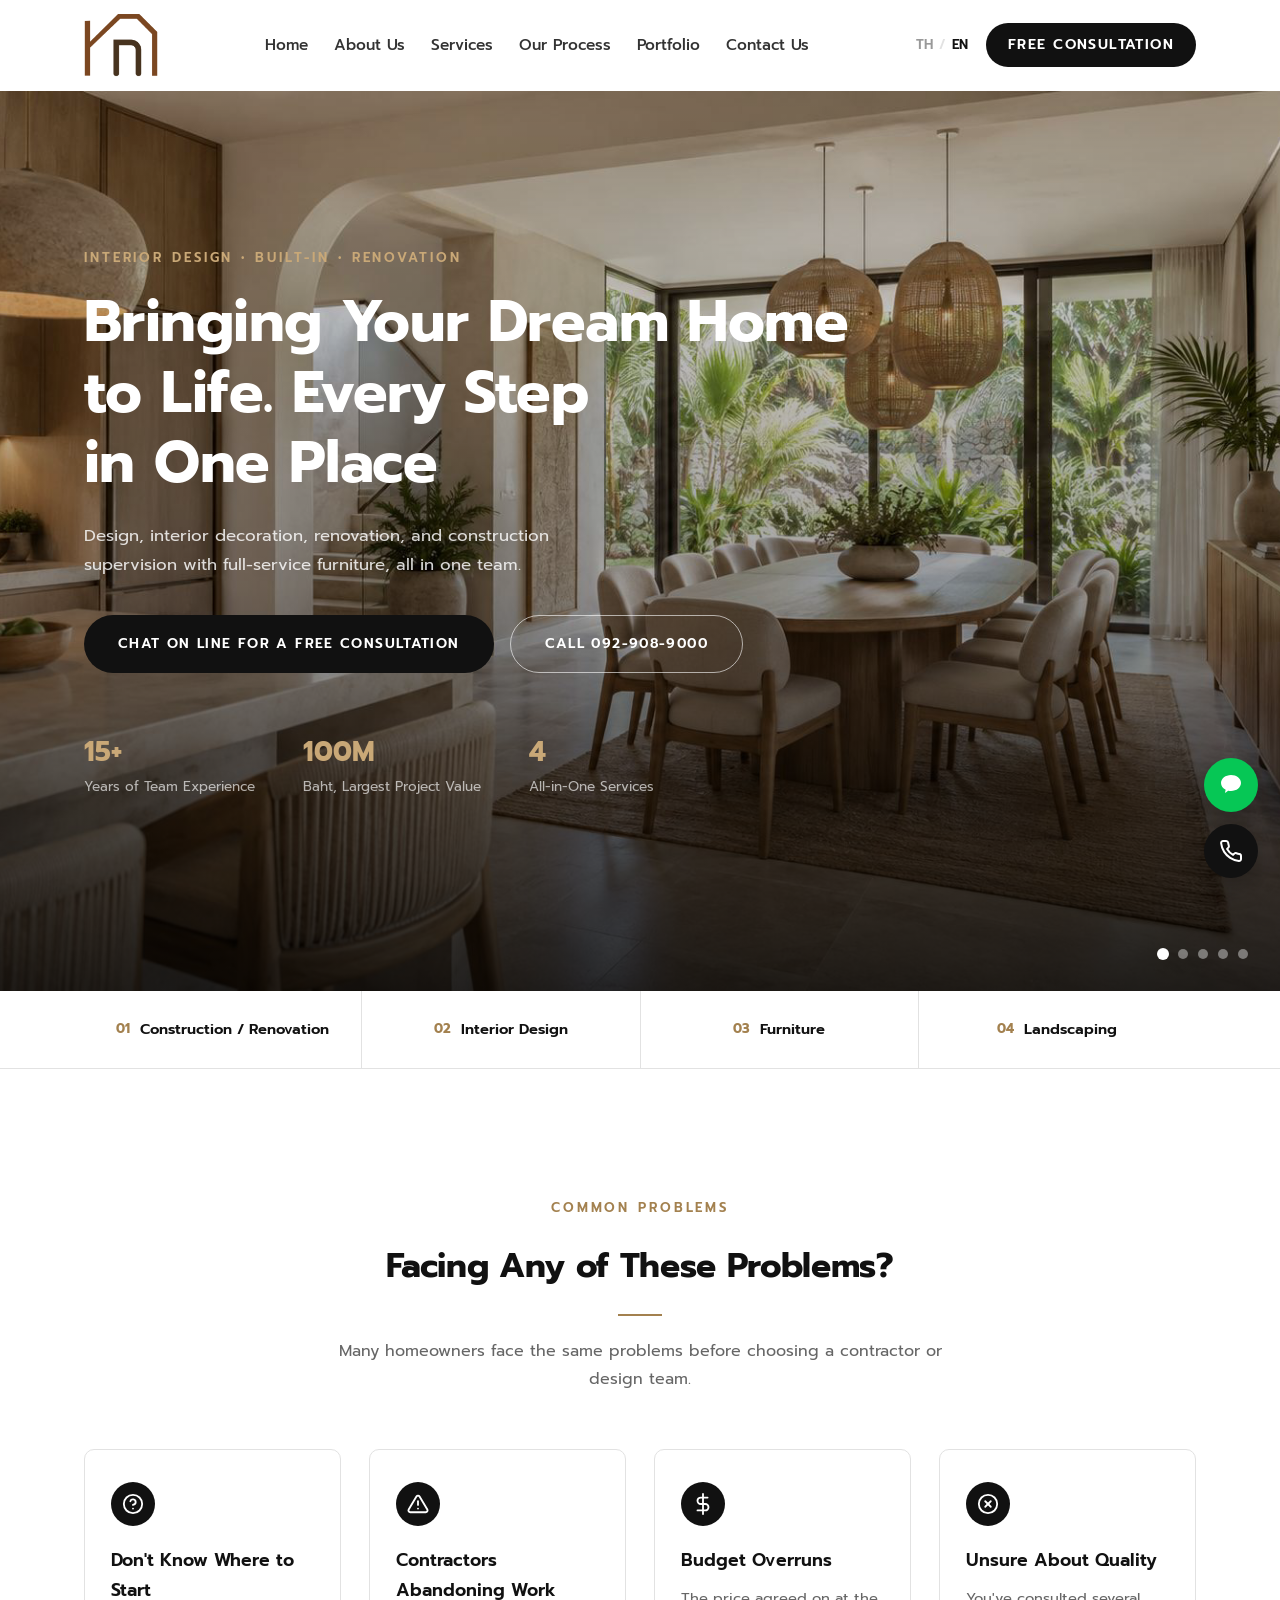
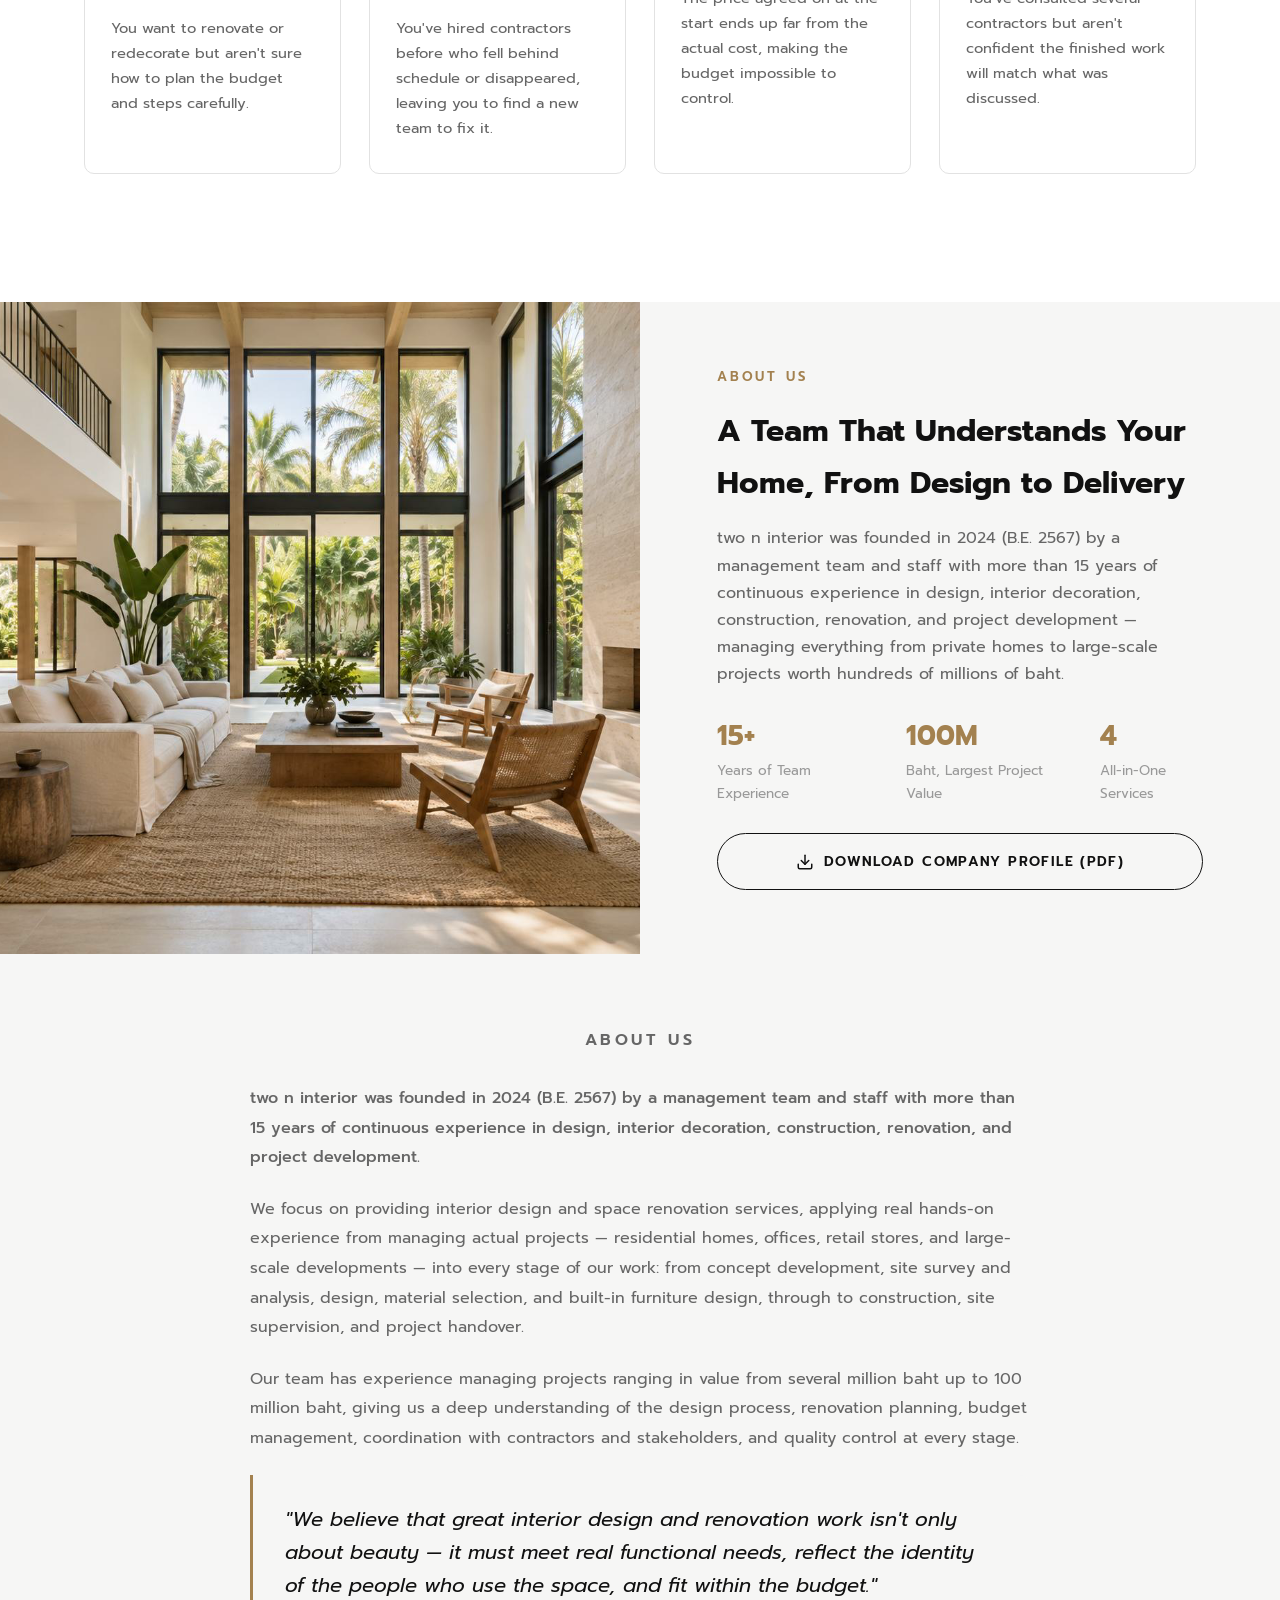
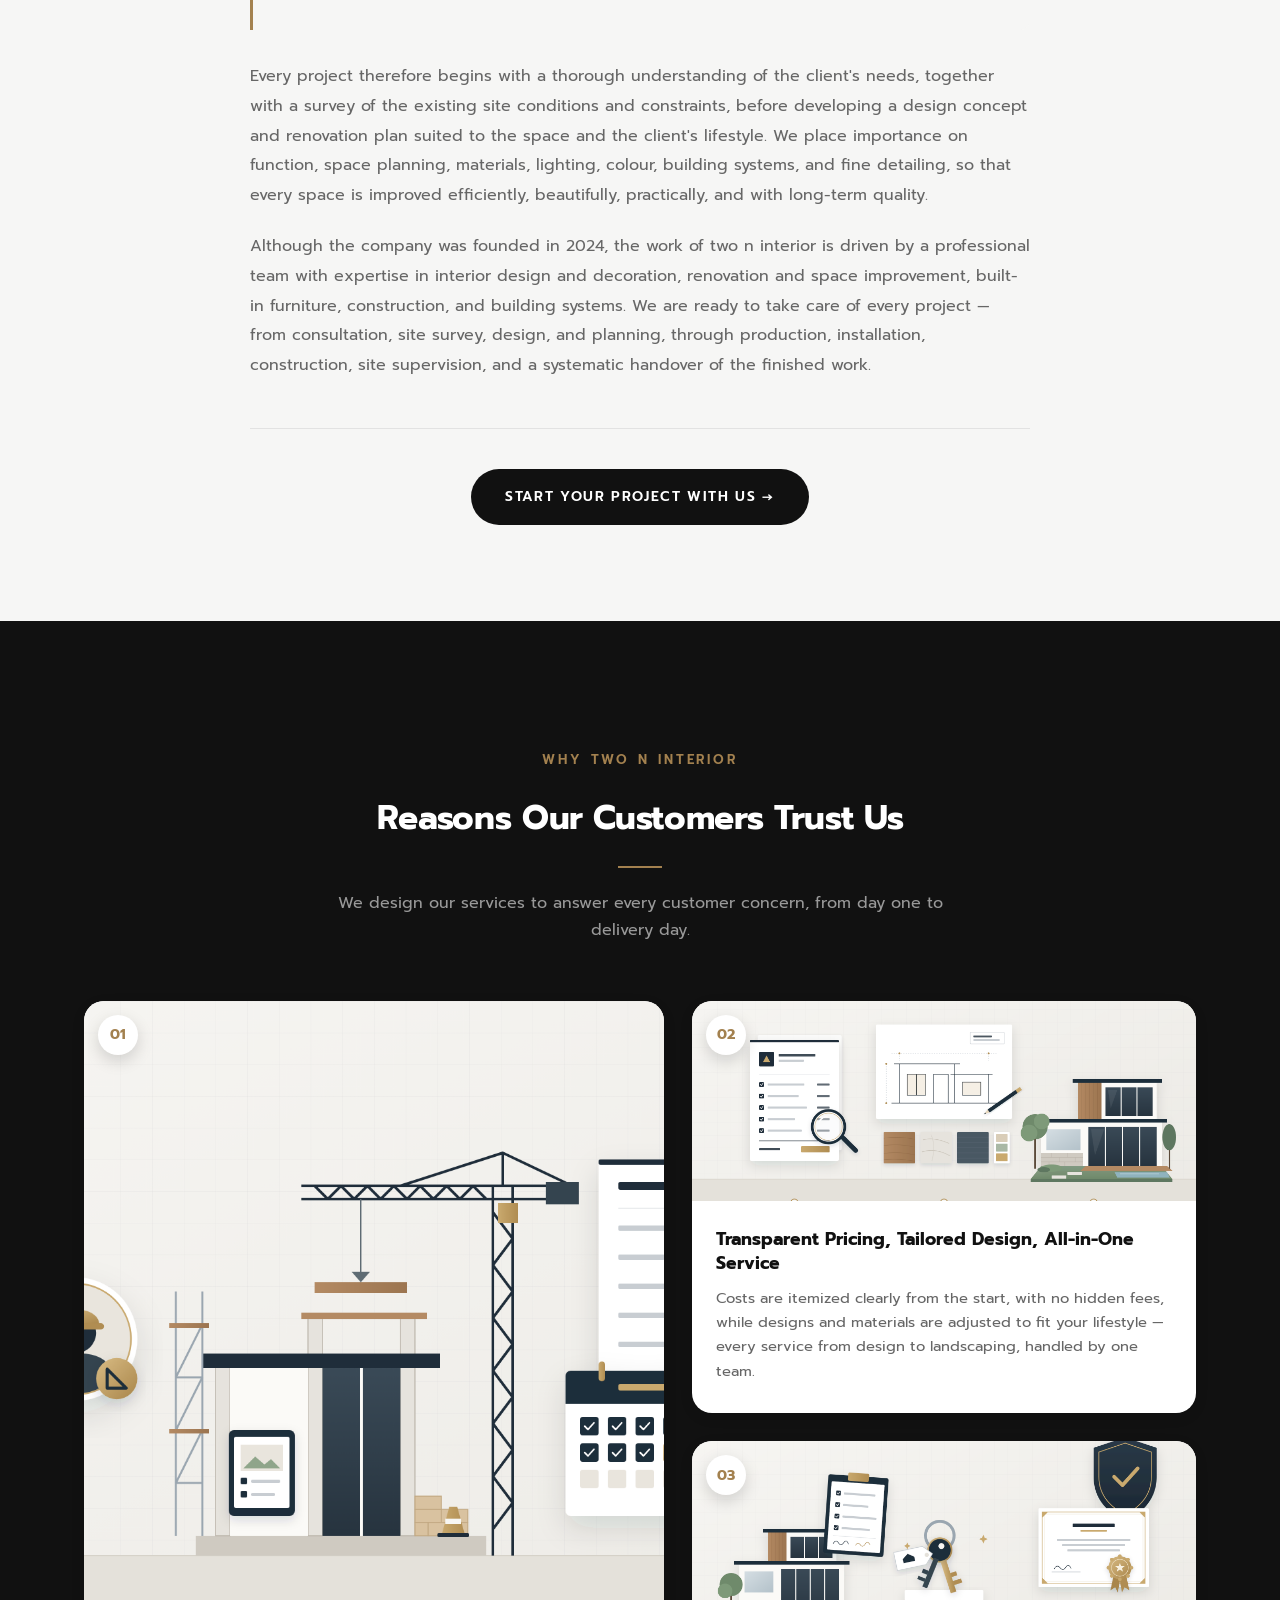
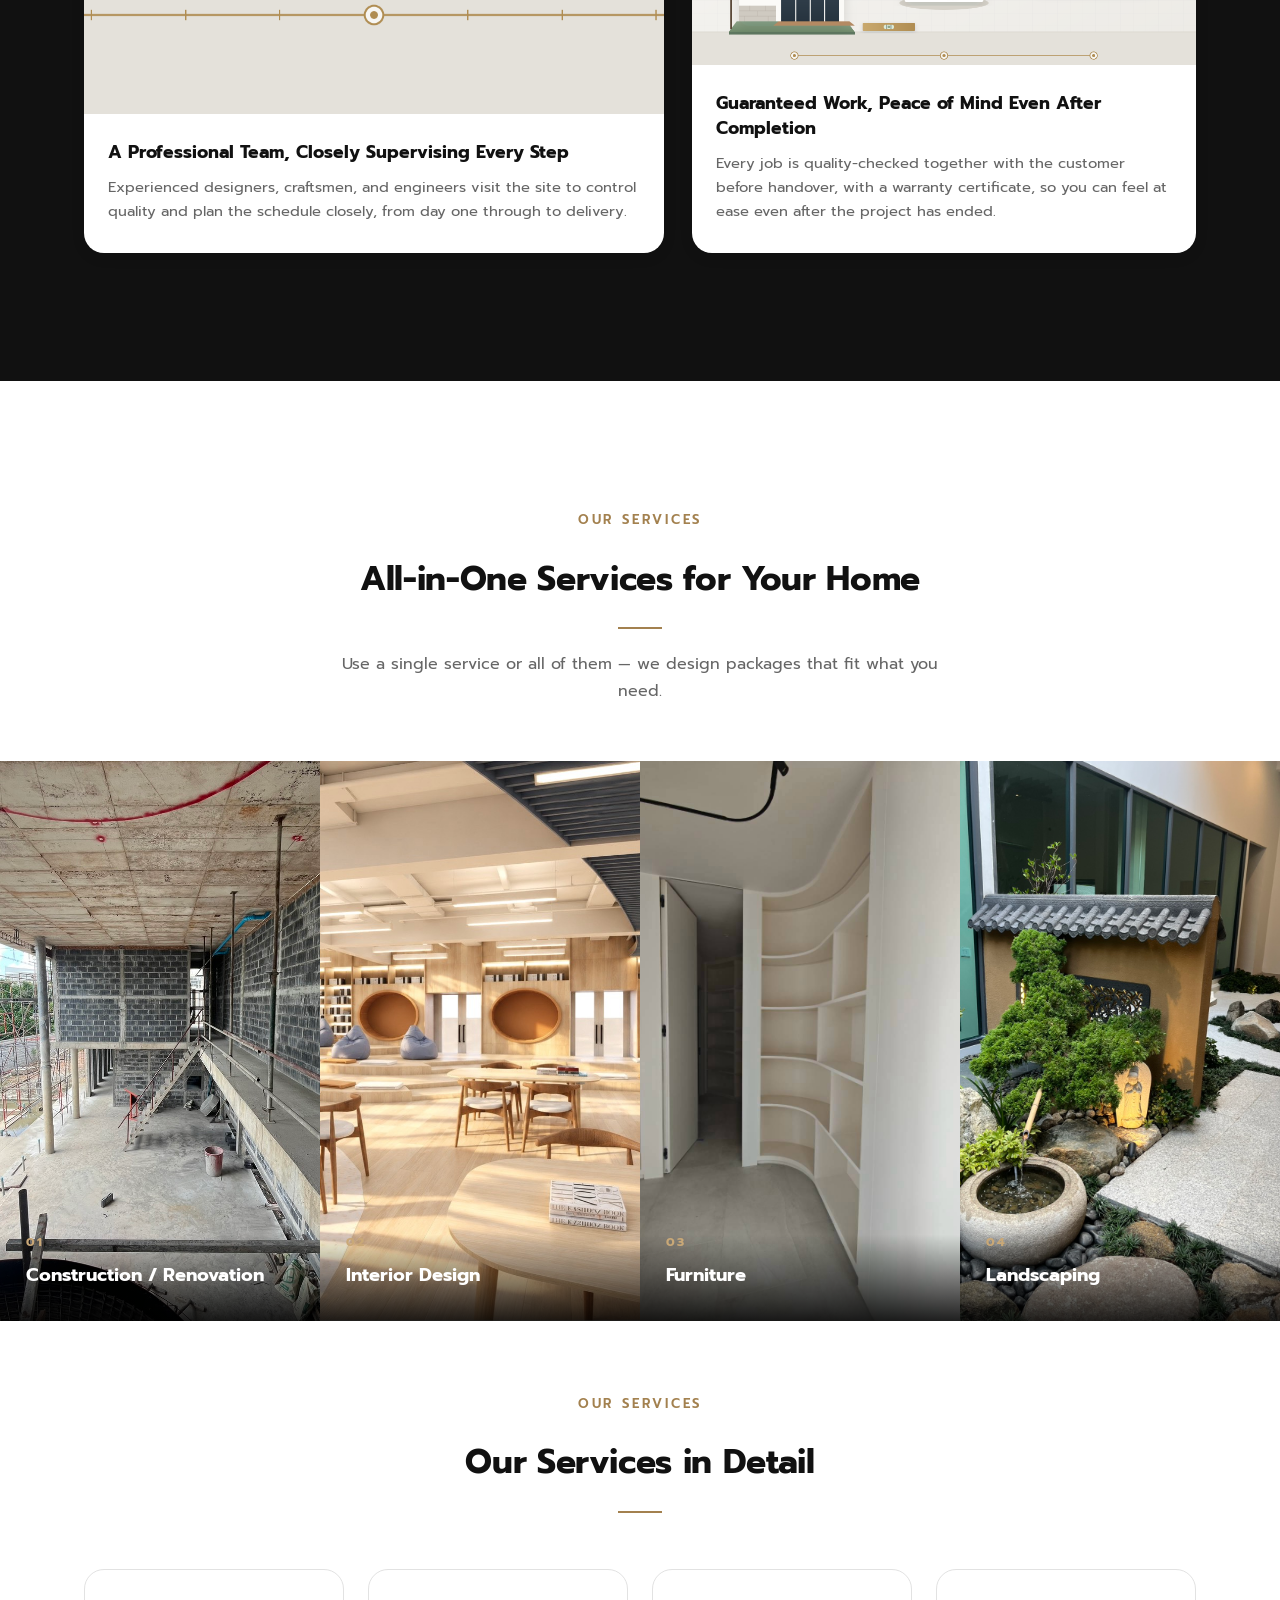
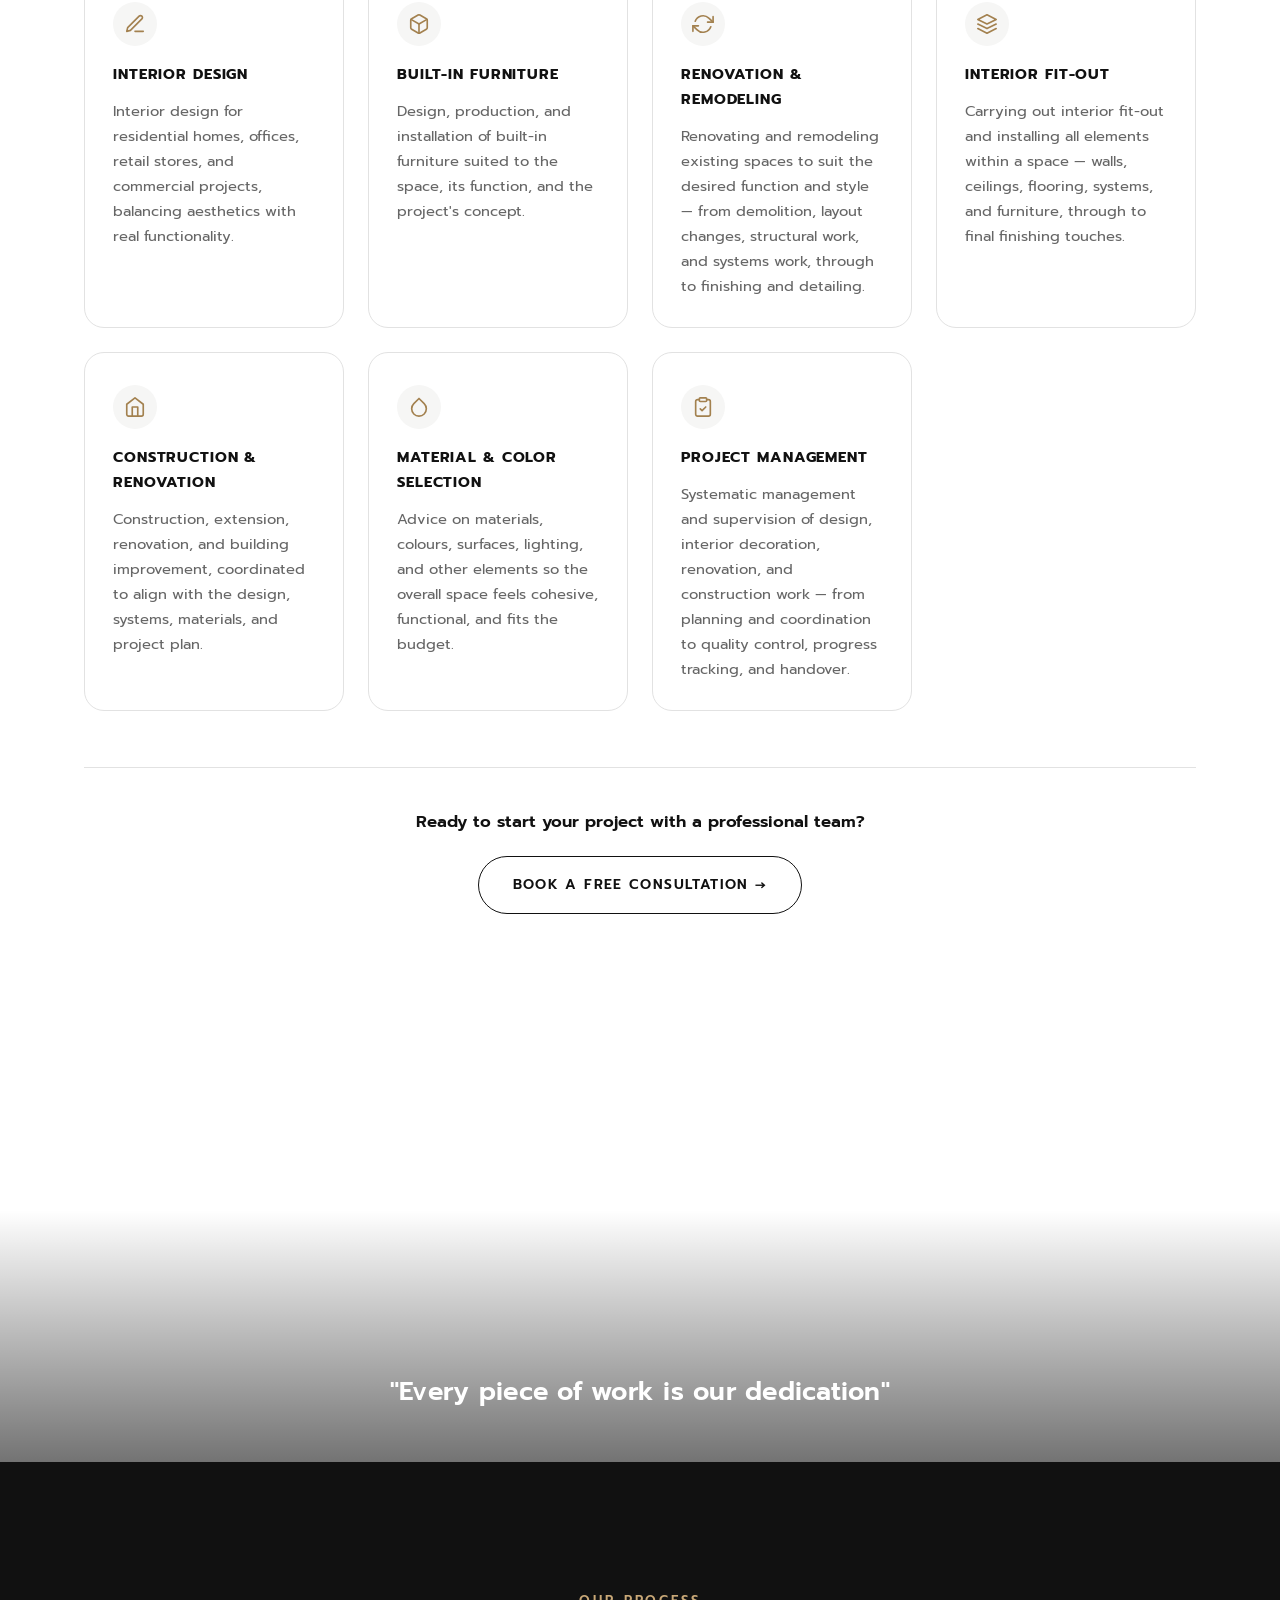
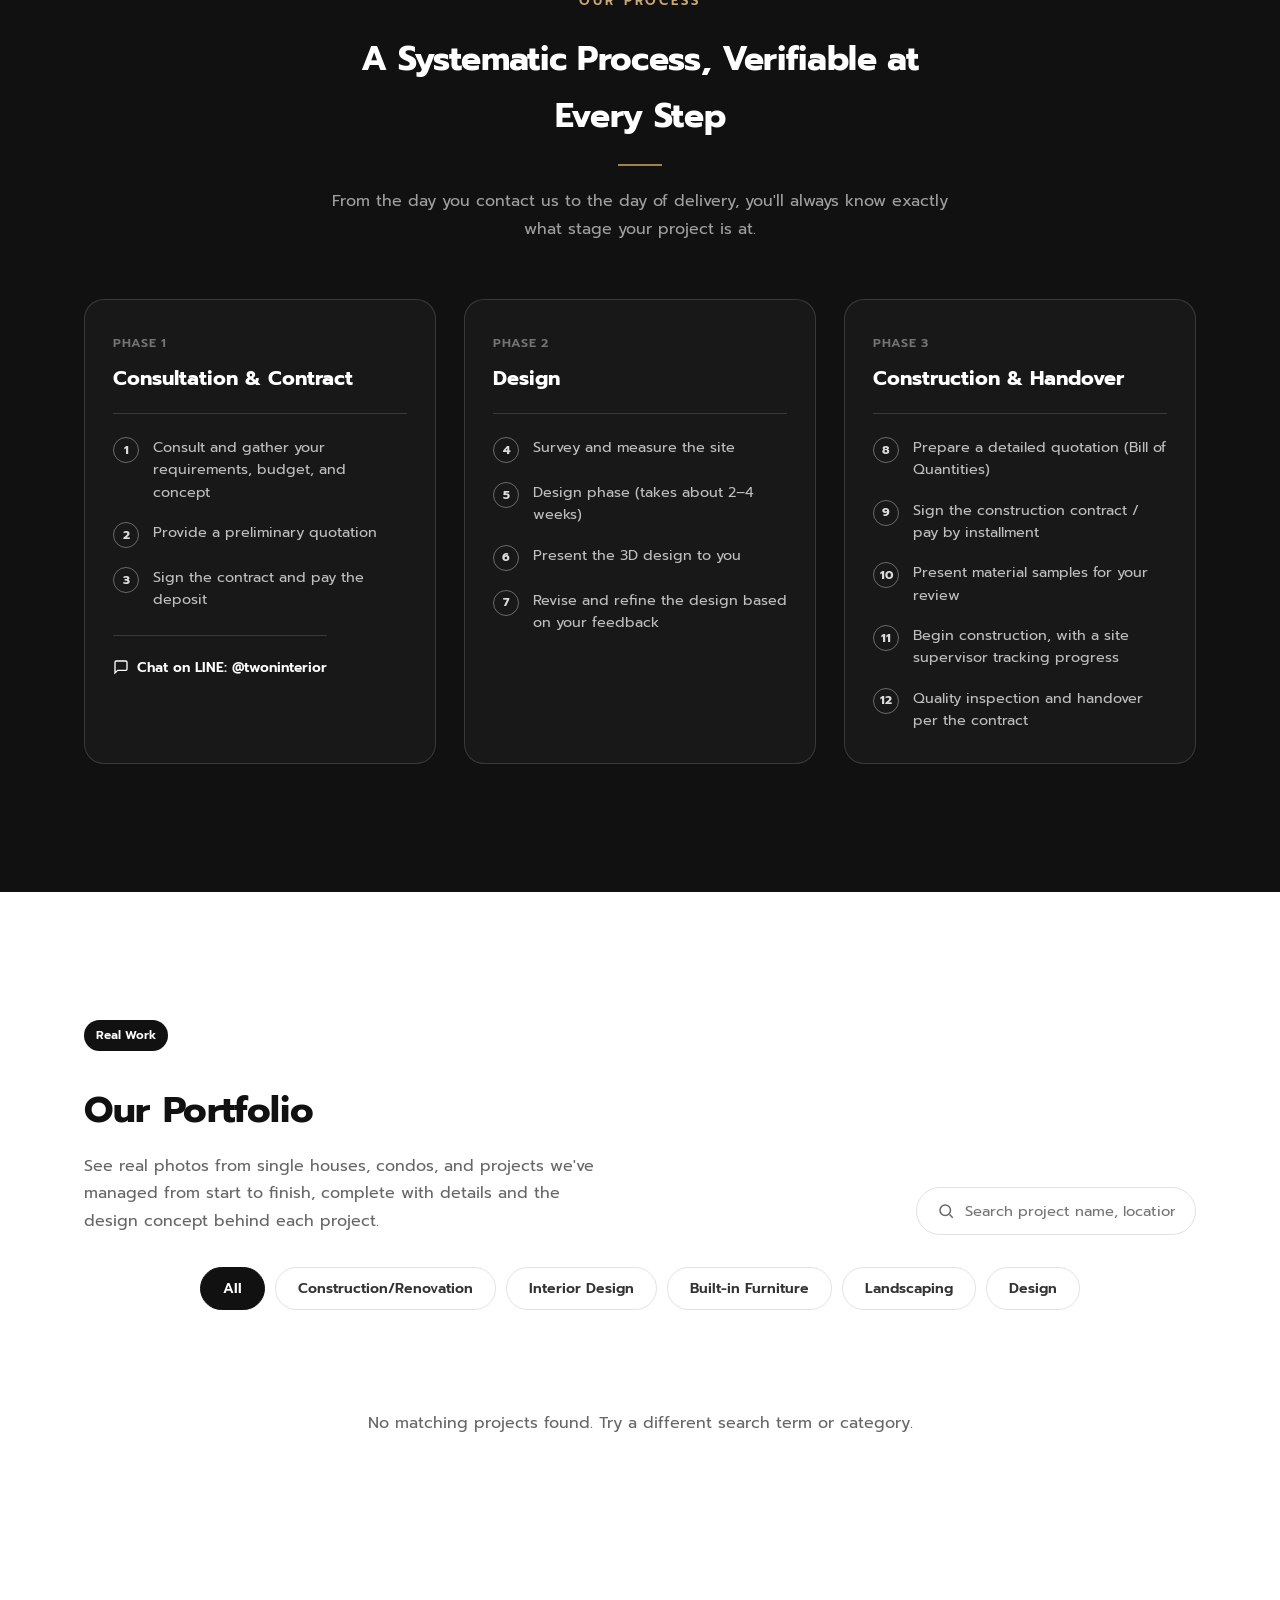
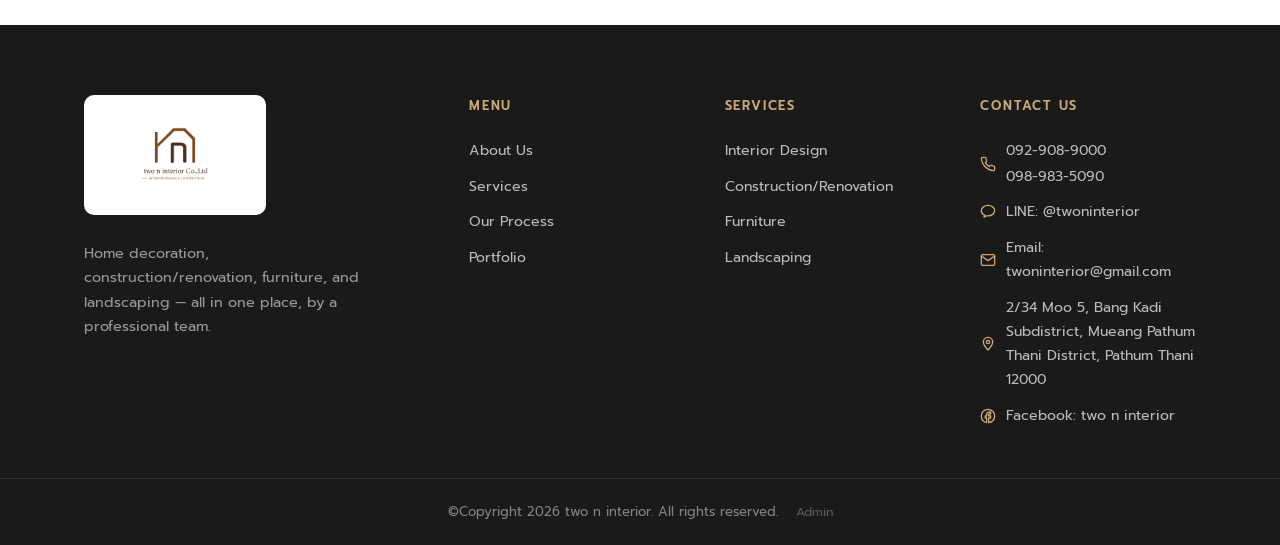
==== commit 7a5ff764: "Use icon-only mark for navbar logo Replace the full text logo in the navbar with the house+N icon ma" ====
--- a/en/index.html
+++ b/en/index.html
@@ -5,6 +5,9 @@
 <meta name="viewport" content="width=device-width, initial-scale=1.0, viewport-fit=cover">
 <title>two n interior | Home Decoration, Construction, Furniture &amp; Landscaping</title>
 <meta name="description" content="two n interior offers interior design, construction/renovation, furniture, and landscaping services all in one place, by a professional team, with transparent pricing and guaranteed work.">
+<link rel="icon" type="image/png" sizes="16x16" href="../images/image-16.png">
+<link rel="icon" type="image/png" sizes="32x32" href="../images/image-32.png">
+<link rel="apple-touch-icon" sizes="192x192" href="../images/image-192.png">
 <link rel="canonical" href="https://twoninterior.com/en/">
 <link rel="alternate" hreflang="th" href="https://twoninterior.com/">
 <link rel="alternate" hreflang="en" href="https://twoninterior.com/en/">
@@ -16,11 +19,11 @@
 <meta property="og:url" content="https://twoninterior.com/en/">
 <meta property="og:title" content="two n interior | Home Decoration, Construction, Furniture &amp; Landscaping">
 <meta property="og:description" content="two n interior offers interior design, construction/renovation, furniture, and landscaping services all in one place, by a professional team, with transparent pricing and guaranteed work.">
-<meta property="og:image" content="https://twoninterior.com/images/Chumphon/langsuan-exterior-01.jpg">
+<meta property="og:image" content="https://twoninterior.com/images/design/chumphon/chumphon-interior-02-dining.jpg">
 <meta name="twitter:card" content="summary_large_image">
 <meta name="twitter:title" content="two n interior | Home Decoration, Construction, Furniture &amp; Landscaping">
 <meta name="twitter:description" content="two n interior offers interior design, construction/renovation, furniture, and landscaping services all in one place, by a professional team, with transparent pricing and guaranteed work.">
-<meta name="twitter:image" content="https://twoninterior.com/images/Chumphon/langsuan-exterior-01.jpg">
+<meta name="twitter:image" content="https://twoninterior.com/images/design/chumphon/chumphon-interior-02-dining.jpg">
 <script type="application/ld+json">
 {
   "@context": "https://schema.org",
@@ -60,7 +63,7 @@
 <header class="navbar" id="navbar">
   <div class="container navbar__inner">
     <a href="#hero" class="navbar__logo">
-      <img src="../images/two-n-ninterior-transparent.png" alt="two n interior" class="logo-img">
+      <img src="../images/image-512.png" alt="two n interior" class="logo-img">
     </a>
 
     <nav class="navbar__nav" id="navMenu">
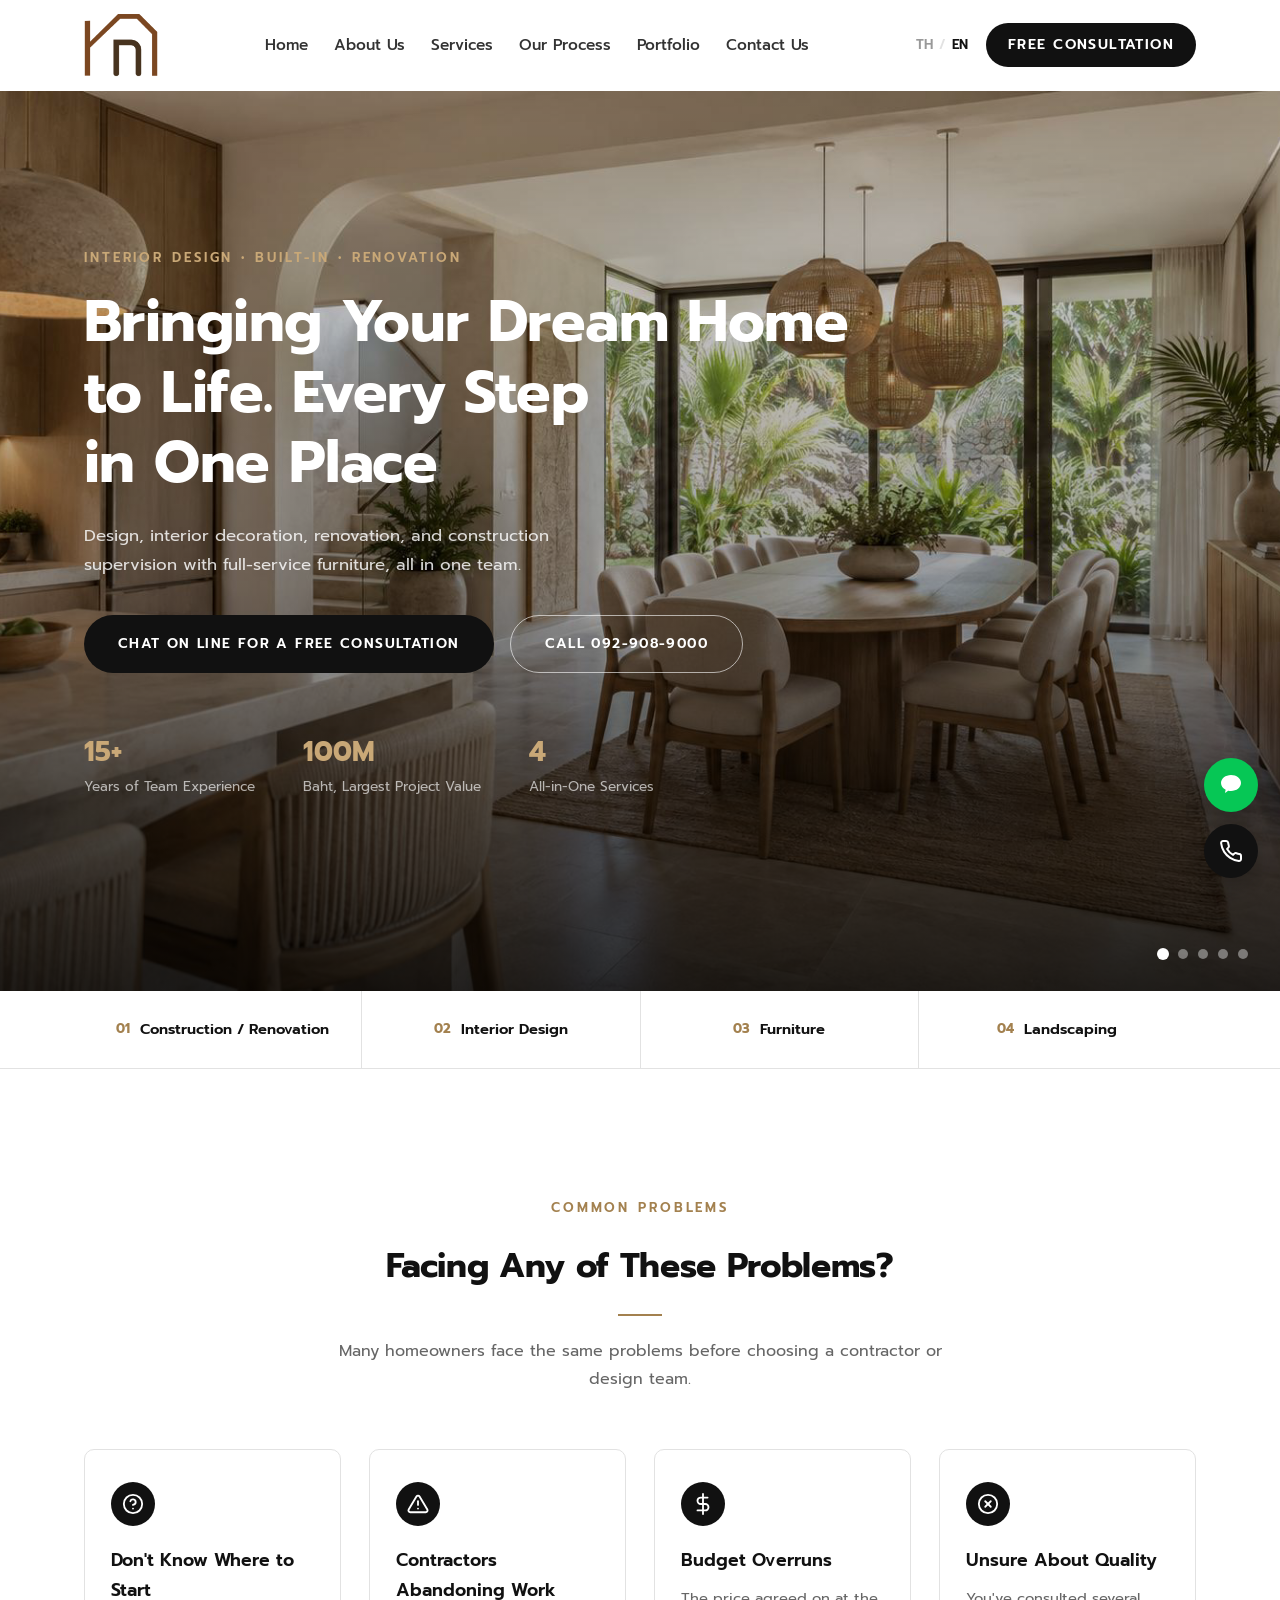
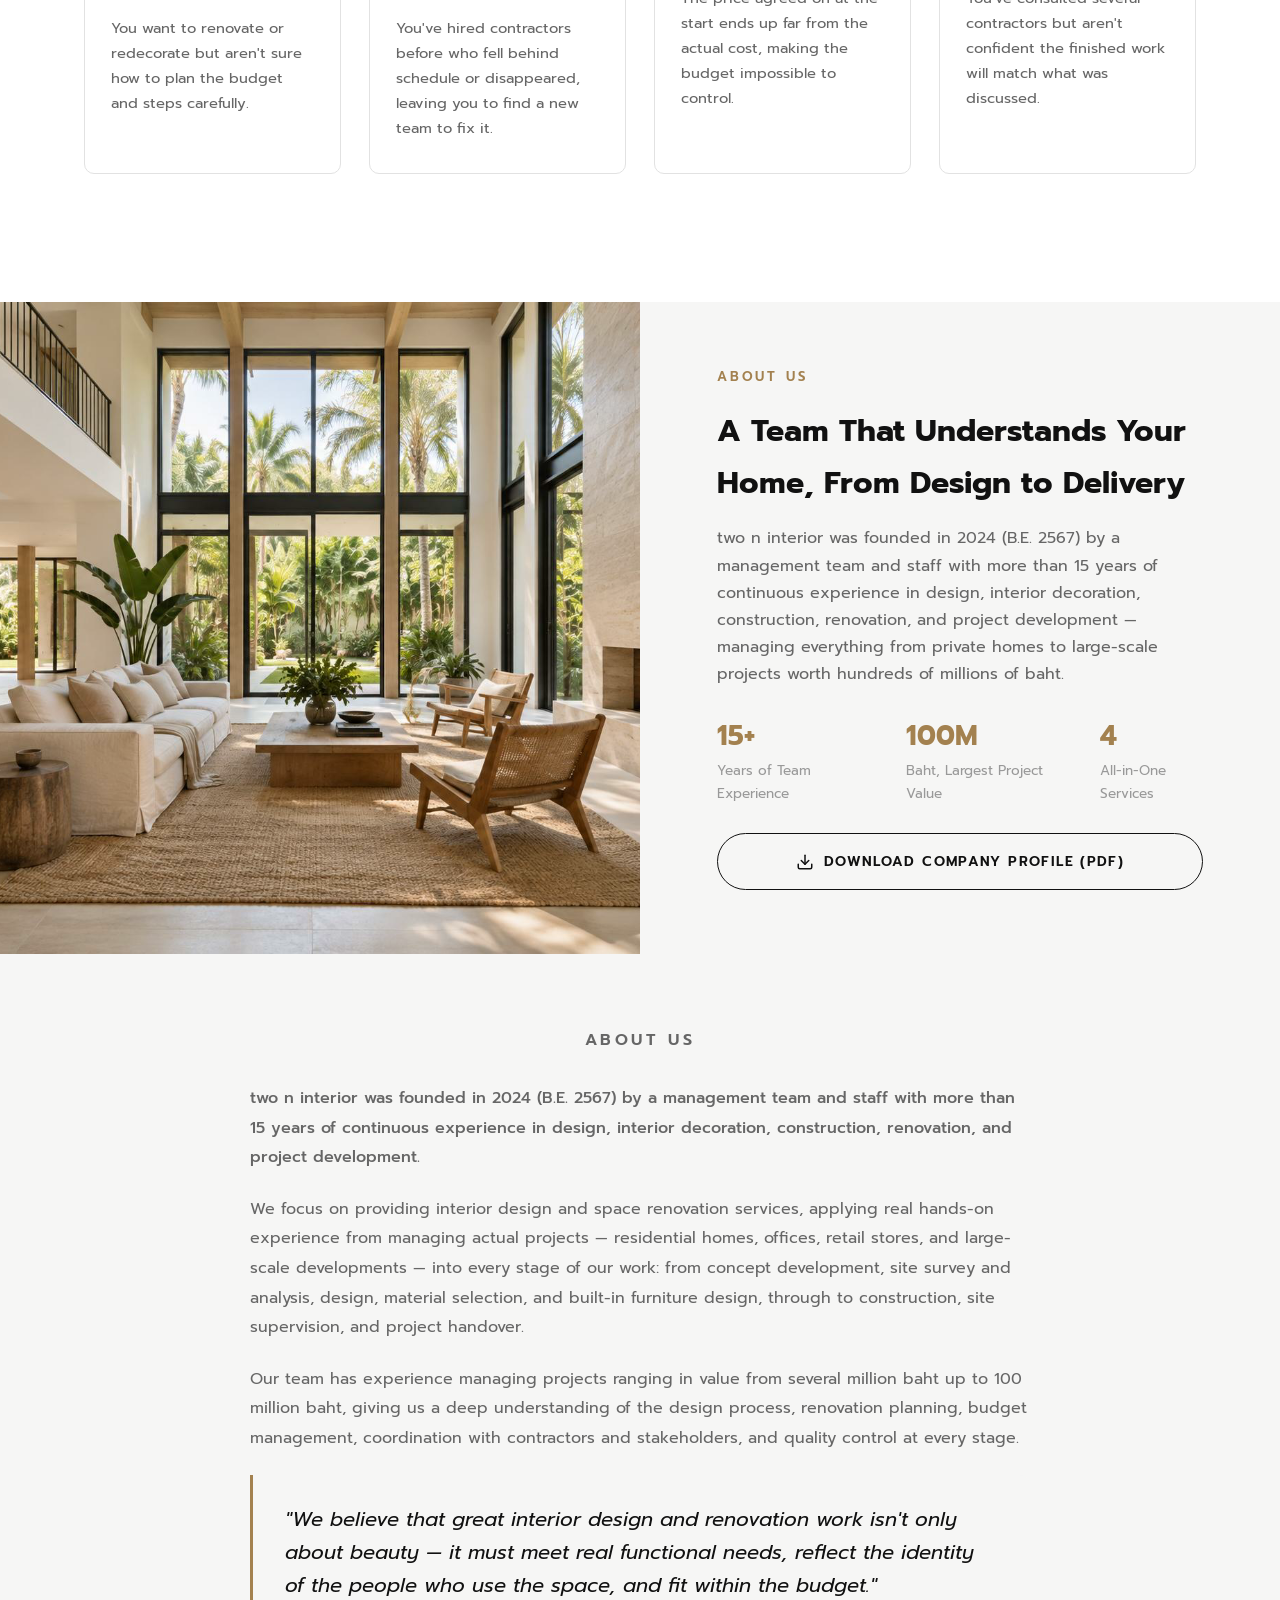
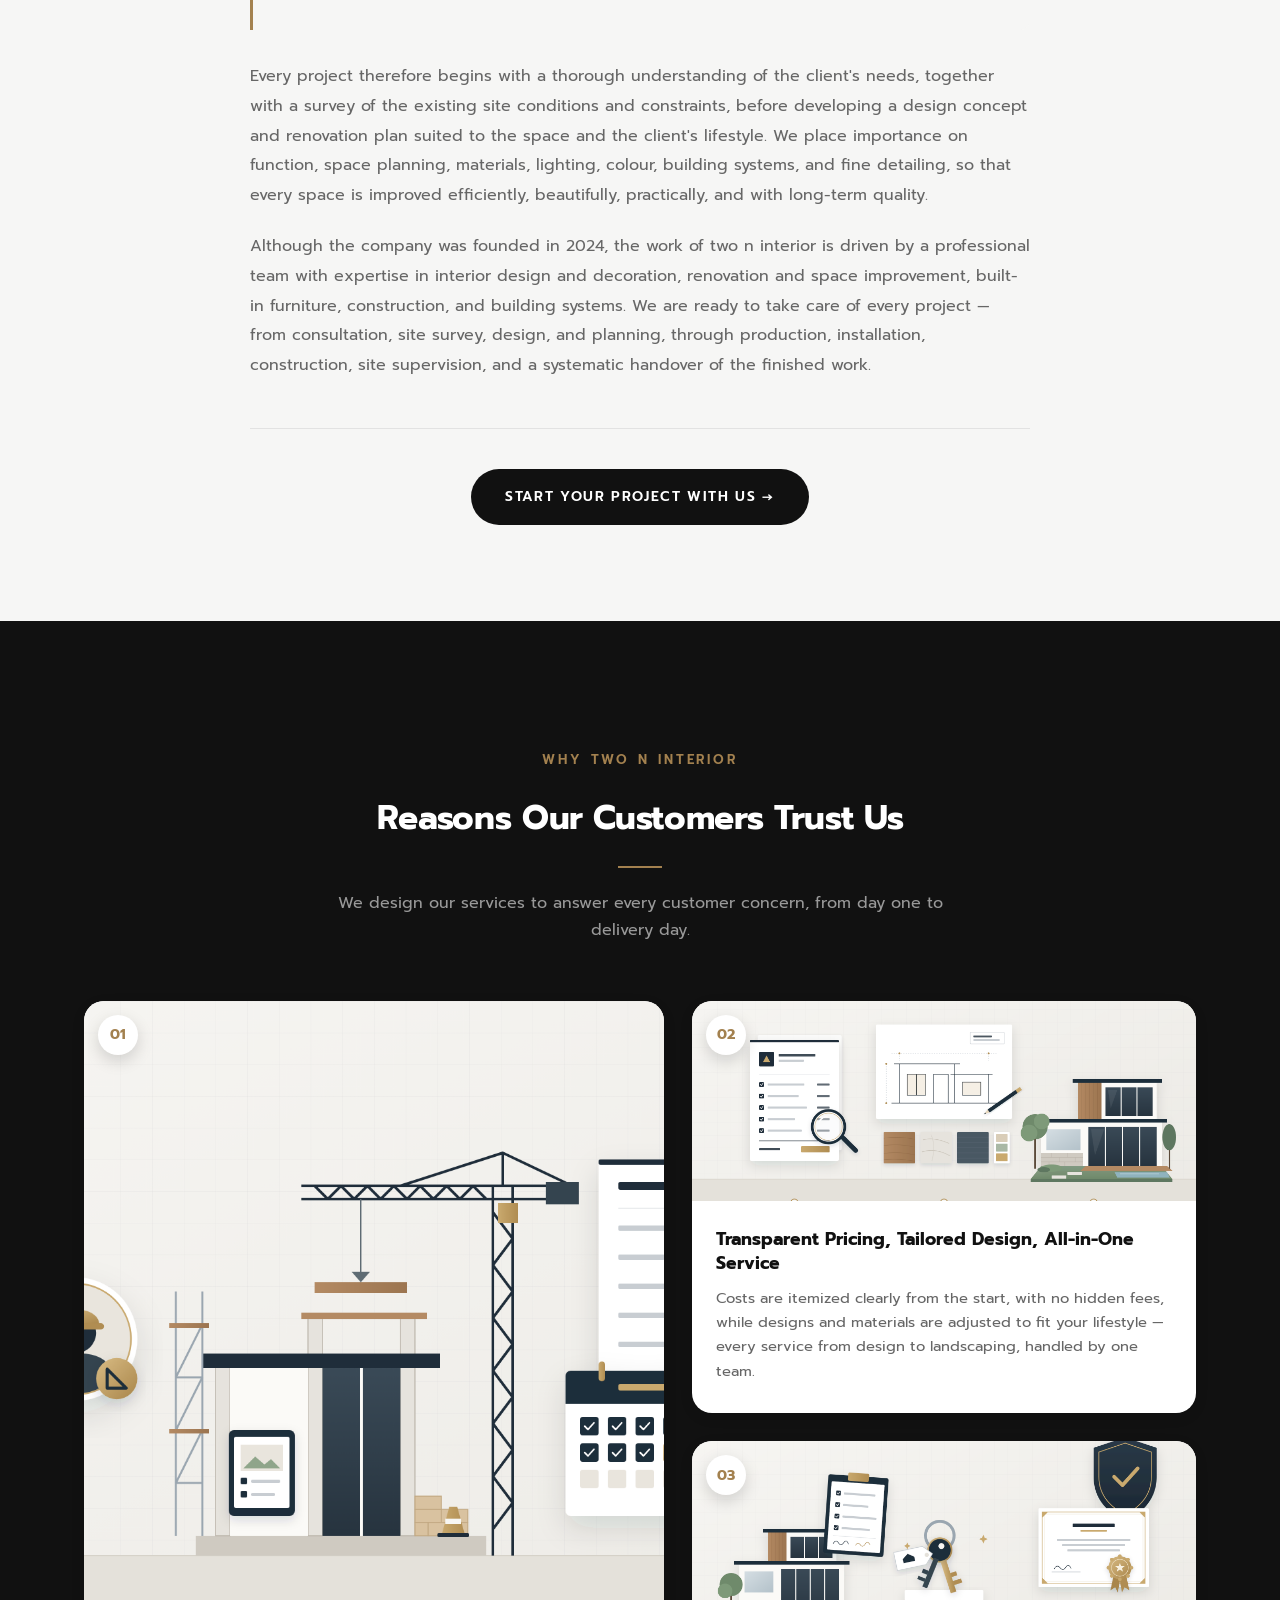
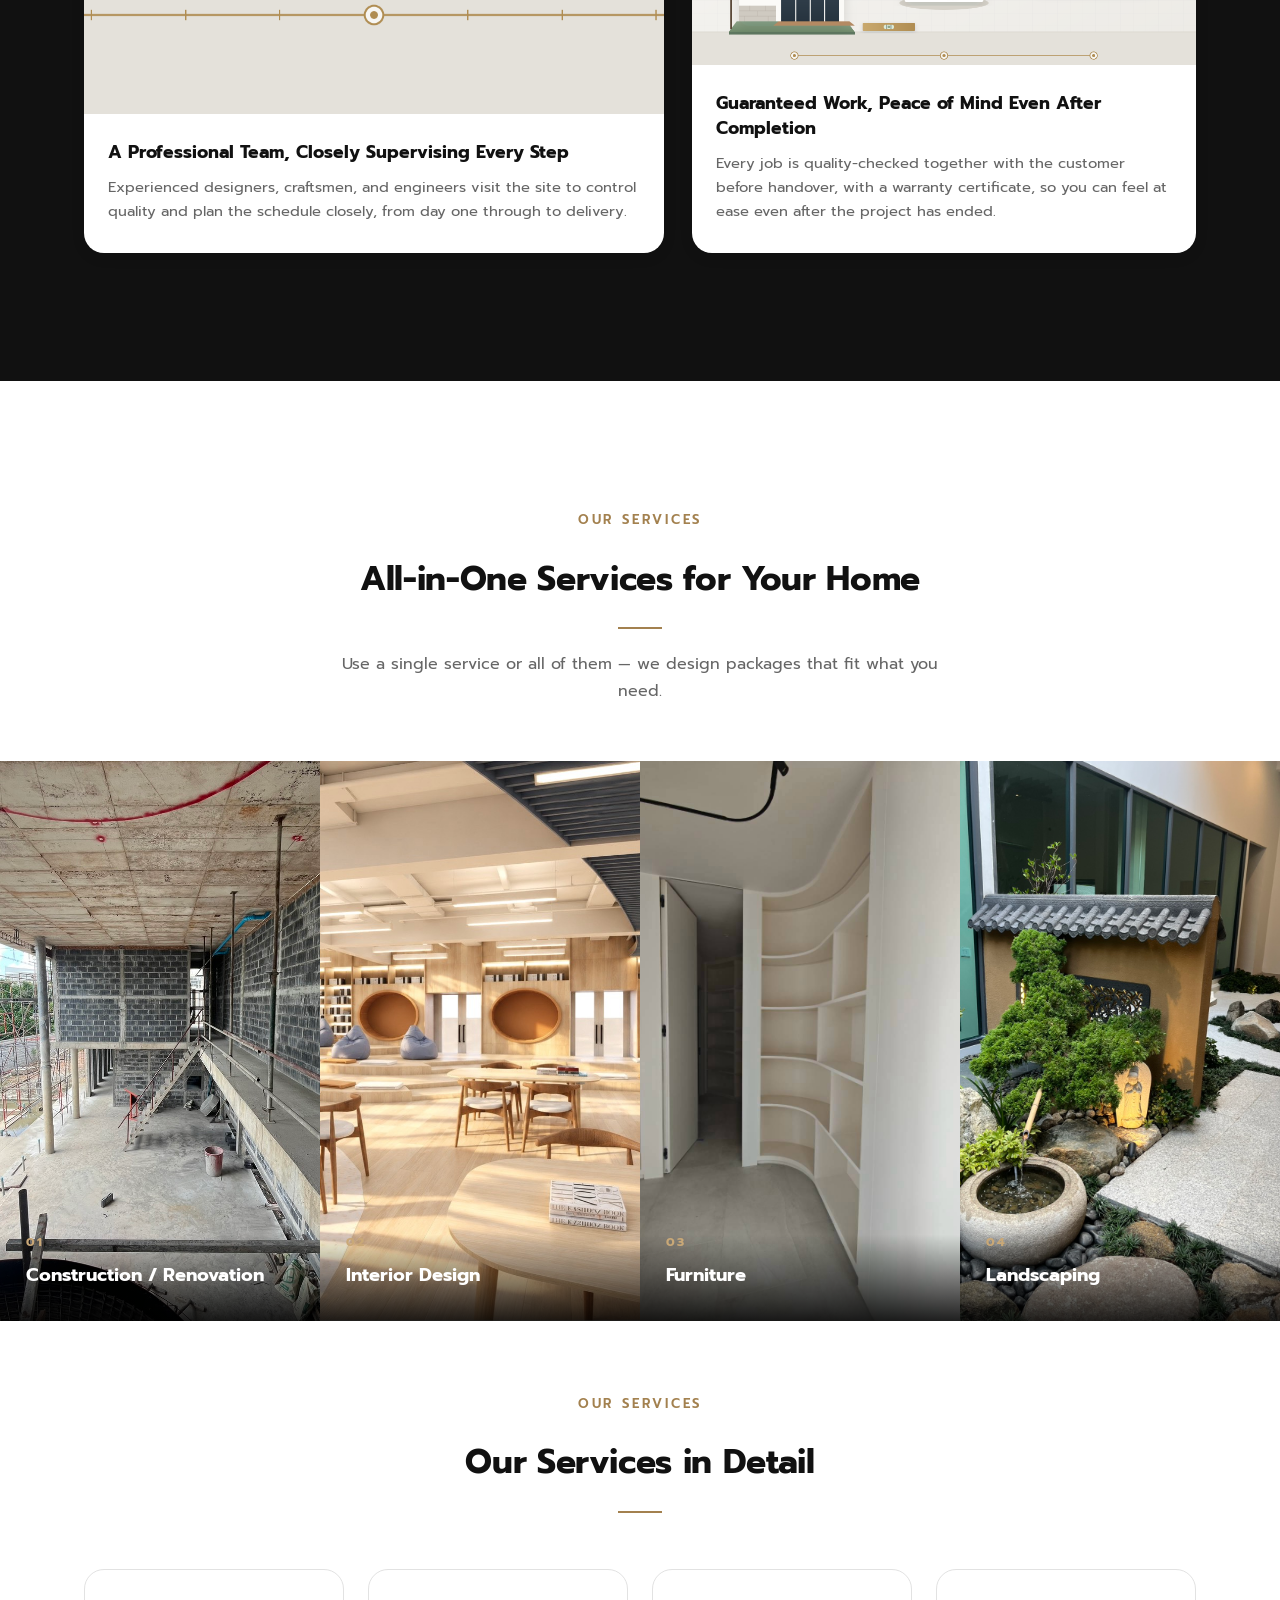
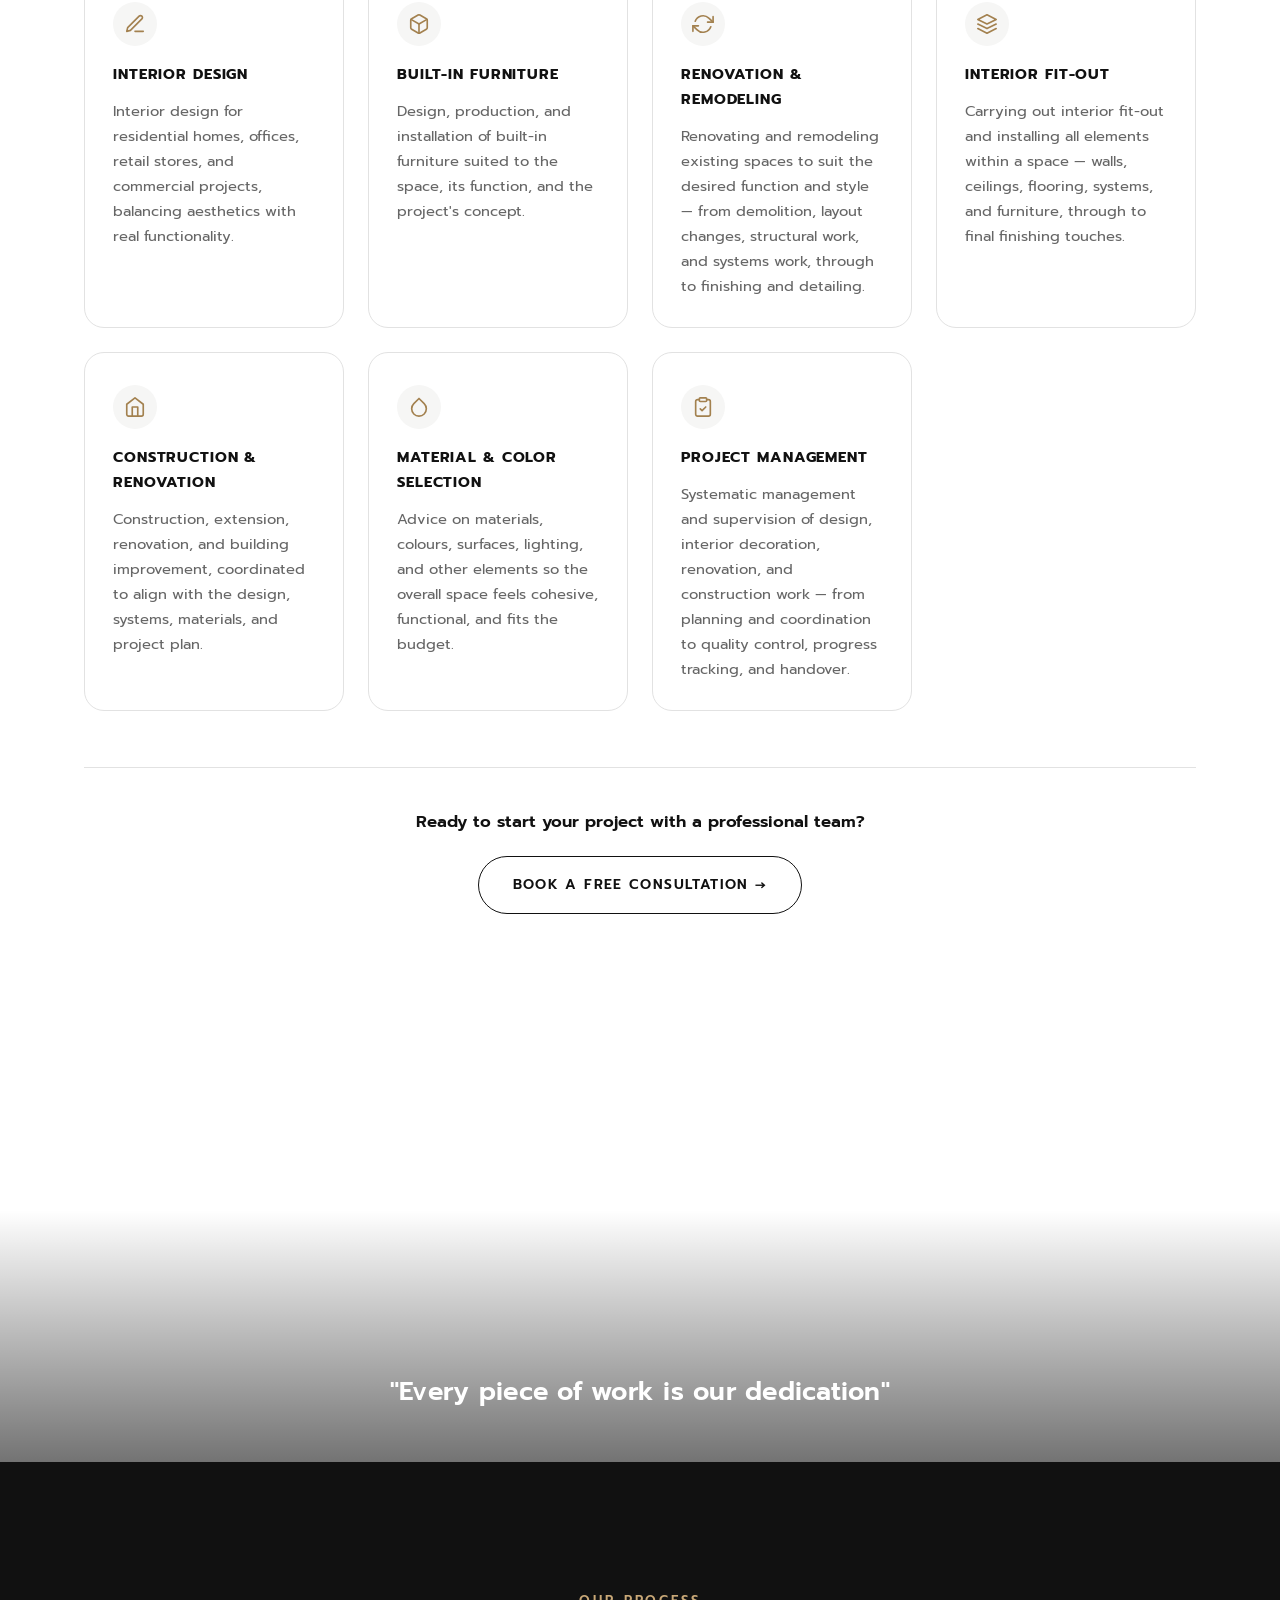
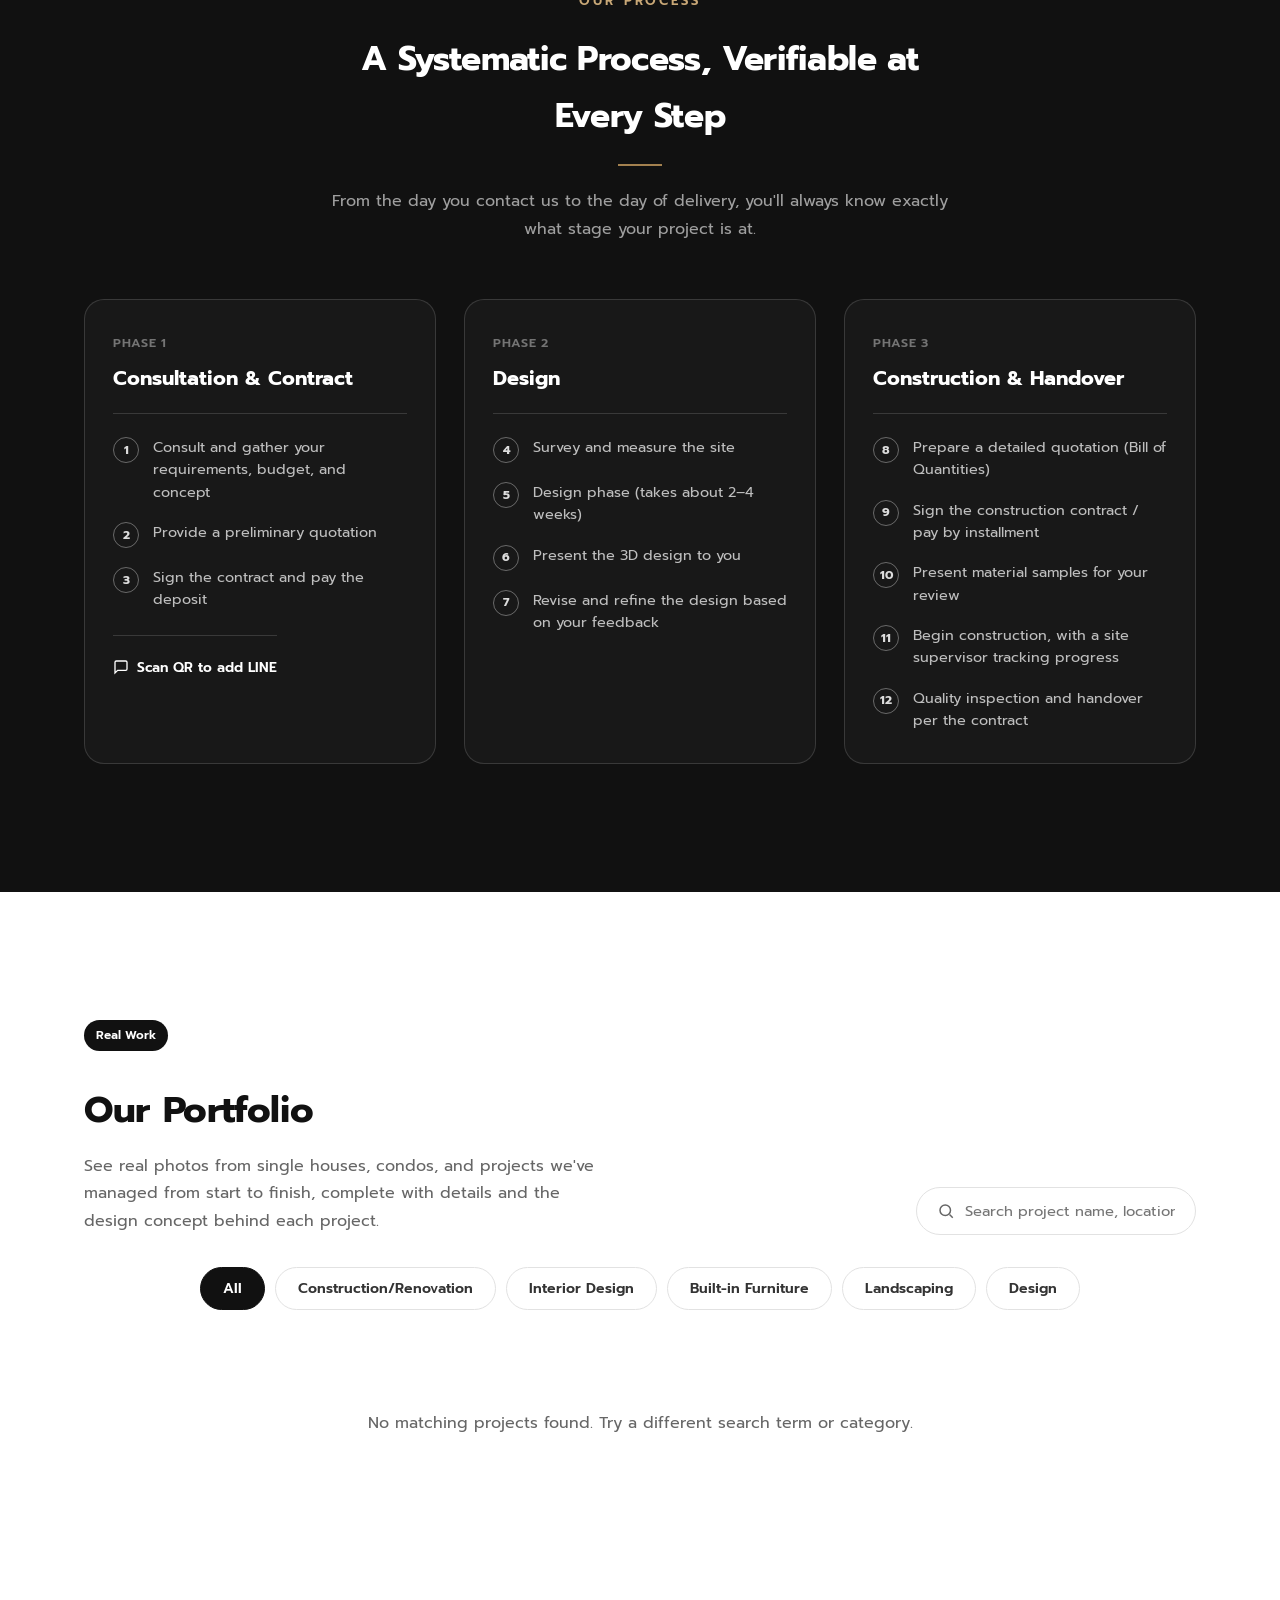
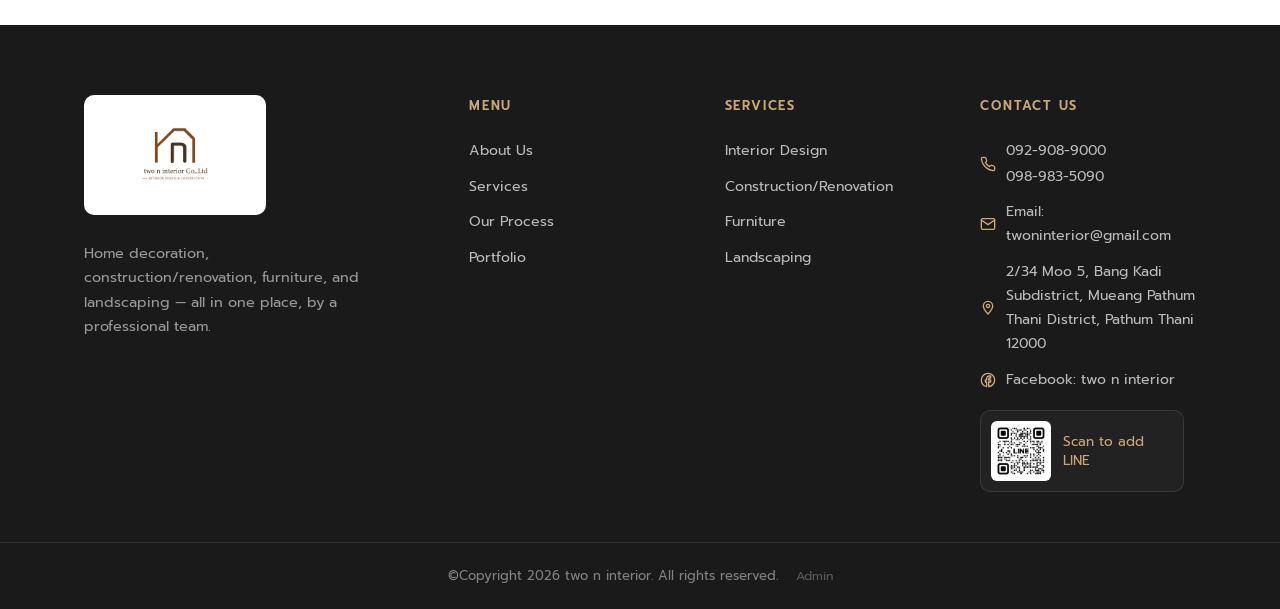
==== commit af06218f: "Replace all plain-text LINE handle mentions with QR codes site-wide Remove the LINE @twoninterior te" ====
--- a/en/index.html
+++ b/en/index.html
@@ -398,7 +398,7 @@
           </div>
           <a href="#contact" class="process-phase__contact">
             <svg viewBox="0 0 24 24" fill="none" stroke="currentColor" stroke-width="2"><path d="M21 15a2 2 0 0 1-2 2H7l-4 4V5a2 2 0 0 1 2-2h14a2 2 0 0 1 2 2z"/></svg>
-            Chat on LINE: @twoninterior
+            Scan QR to add LINE
           </a>
         </div>
         <div class="process-phase" data-reveal>
@@ -513,10 +513,13 @@
     <div class="footer__col" id="contact">
       <h4>Contact Us</h4>
       <span class="footer__contact-item"><svg viewBox="0 0 24 24"><path d="M22 16.92v3a2 2 0 0 1-2.18 2 19.79 19.79 0 0 1-8.63-3.07 19.5 19.5 0 0 1-6-6 19.79 19.79 0 0 1-3.07-8.67A2 2 0 0 1 4.11 2h3a2 2 0 0 1 2 1.72c.127.96.362 1.903.7 2.81a2 2 0 0 1-.45 2.11L8.09 9.91a16 16 0 0 0 6 6l1.27-1.27a2 2 0 0 1 2.11-.45c.907.338 1.85.573 2.81.7A2 2 0 0 1 22 16.92z"/></svg><span class="footer__contact-item__lines"><span>092-908-9000</span><span>098-983-5090</span></span></span>
-      <span class="footer__contact-item"><svg viewBox="0 0 24 24" fill="currentColor" stroke="none"><path d="M12 2C6.48 2 2 5.58 2 10c0 2.83 1.87 5.32 4.68 6.75-.15.6-.57 2.24-.66 2.59-.11.42.15.42.32.3.13-.09 2.04-1.39 2.87-1.96.9.13 1.83.2 2.79.2 5.52 0 10-3.58 10-8S17.52 2 12 2z"/></svg>LINE: @twoninterior</span>
       <span class="footer__contact-item"><svg viewBox="0 0 24 24"><path d="M4 4h16c1.1 0 2 .9 2 2v12c0 1.1-.9 2-2 2H4c-1.1 0-2-.9-2-2V6c0-1.1.9-2 2-2z"/><polyline points="22,6 12,13 2,6"/></svg>Email: twoninterior@gmail.com</span>
       <span class="footer__contact-item"><svg viewBox="0 0 24 24"><path d="M12 21s7-7.4 7-12a7 7 0 1 0-14 0c0 4.6 7 12 7 12Z"/><circle cx="12" cy="9" r="2.5"/></svg>2/34 Moo 5, Bang Kadi Subdistrict, Mueang Pathum Thani District, Pathum Thani 12000</span>
       <a href="https://www.facebook.com/share/1dEomzVr29/" target="_blank" rel="noopener" class="footer__contact-item"><svg viewBox="0 0 24 24" fill="currentColor" stroke="none"><path d="M22 12c0-5.52-4.48-10-10-10S2 6.48 2 12c0 4.84 3.44 8.87 8 9.8V15H8v-3h2V9.5C10 7.57 11.57 6 13.5 6H16v3h-2c-.55 0-1 .45-1 1v2h3v3h-3v6.95c5.05-.5 9-4.76 9-9.95z"/></svg>Facebook: two n interior</a>
+      <div class="footer__line-qr">
+        <img src="../images/qrcode/line-qr.jpg" alt="QR Code to add LINE two n interior" loading="lazy">
+        <span>Scan to add LINE</span>
+      </div>
     </div>
   </div>
   <div class="footer__bottom">
@@ -576,10 +579,6 @@
         <a href="tel:0929089000">092-908-9000</a>, <a href="tel:0989835090">098-983-5090</a>
       </div>
       <div class="contact-modal__item">
-        <strong>LINE</strong>
-        <span>@twoninterior</span>
-      </div>
-      <div class="contact-modal__item">
         <strong>Email</strong>
         <span>twoninterior@gmail.com</span>
       </div>
@@ -593,8 +592,8 @@
       </div>
     </div>
     <div class="contact-modal__qr">
-      <img src="../images/qrcode/line-qr.jpg" alt="QR Code to add LINE @twoninterior" loading="lazy">
-      <span>Scan the QR Code to add LINE: @twoninterior</span>
+      <img src="../images/qrcode/line-qr.jpg" alt="QR Code to add LINE two n interior" loading="lazy">
+      <span>Scan the QR Code to add LINE</span>
     </div>
     <div class="contact-modal__actions">
       <a href="tel:0929089000" class="btn btn--outline">Call 092-908-9000</a>
--- a/css/style.css
+++ b/css/style.css
@@ -2068,6 +2068,34 @@
   stroke-width: 2;
   stroke-linecap: round;
   stroke-linejoin: round;
+}
+
+.footer__line-qr {
+  display: flex;
+  align-items: center;
+  gap: 12px;
+  margin-top: 6px;
+  padding: 10px;
+  background: rgba(255, 255, 255, 0.04);
+  border: 1px solid rgba(255, 255, 255, 0.1);
+  border-radius: var(--radius);
+  width: fit-content;
+}
+
+.footer__line-qr img {
+  width: 60px;
+  height: 60px;
+  border-radius: 6px;
+  background: var(--white);
+  padding: 4px;
+  flex-shrink: 0;
+}
+
+.footer__line-qr span {
+  font-size: 0.85rem;
+  color: var(--gold-light);
+  max-width: 110px;
+  line-height: 1.4;
 }
 
 .footer__bottom {
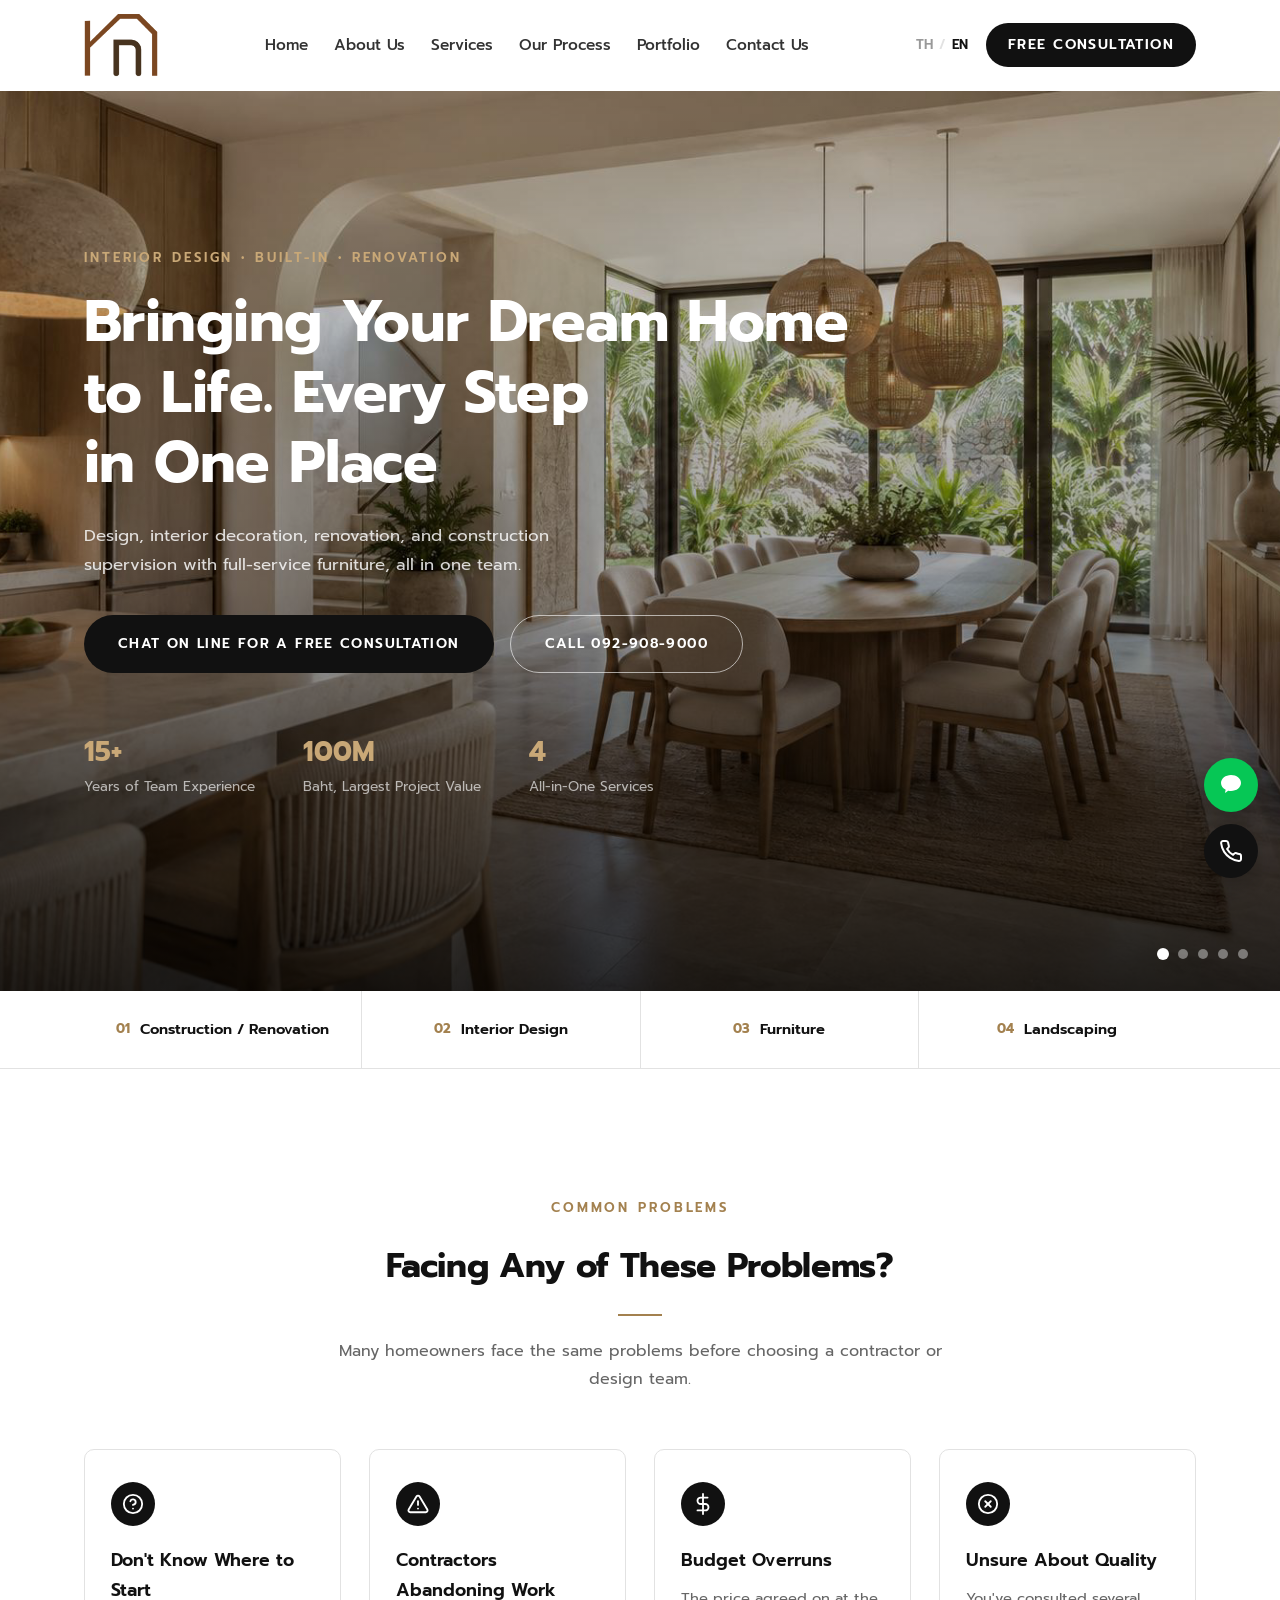
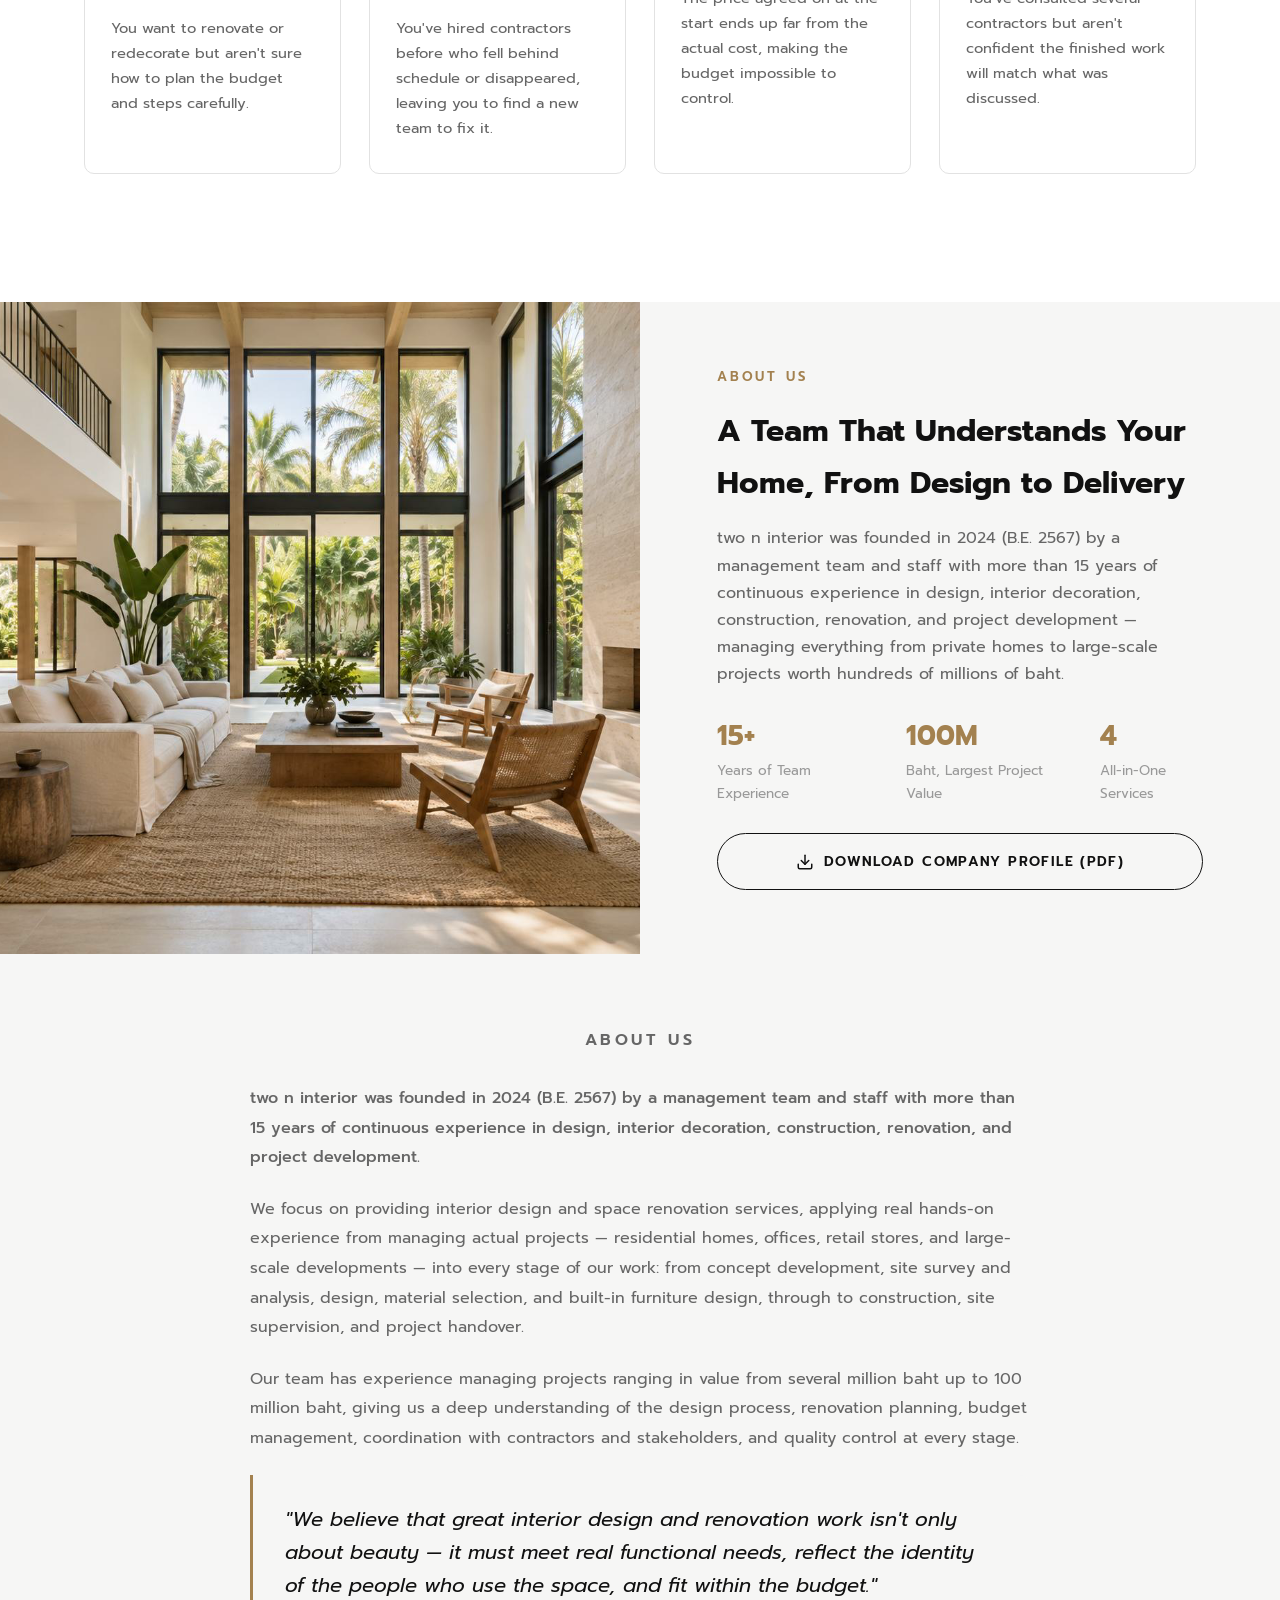
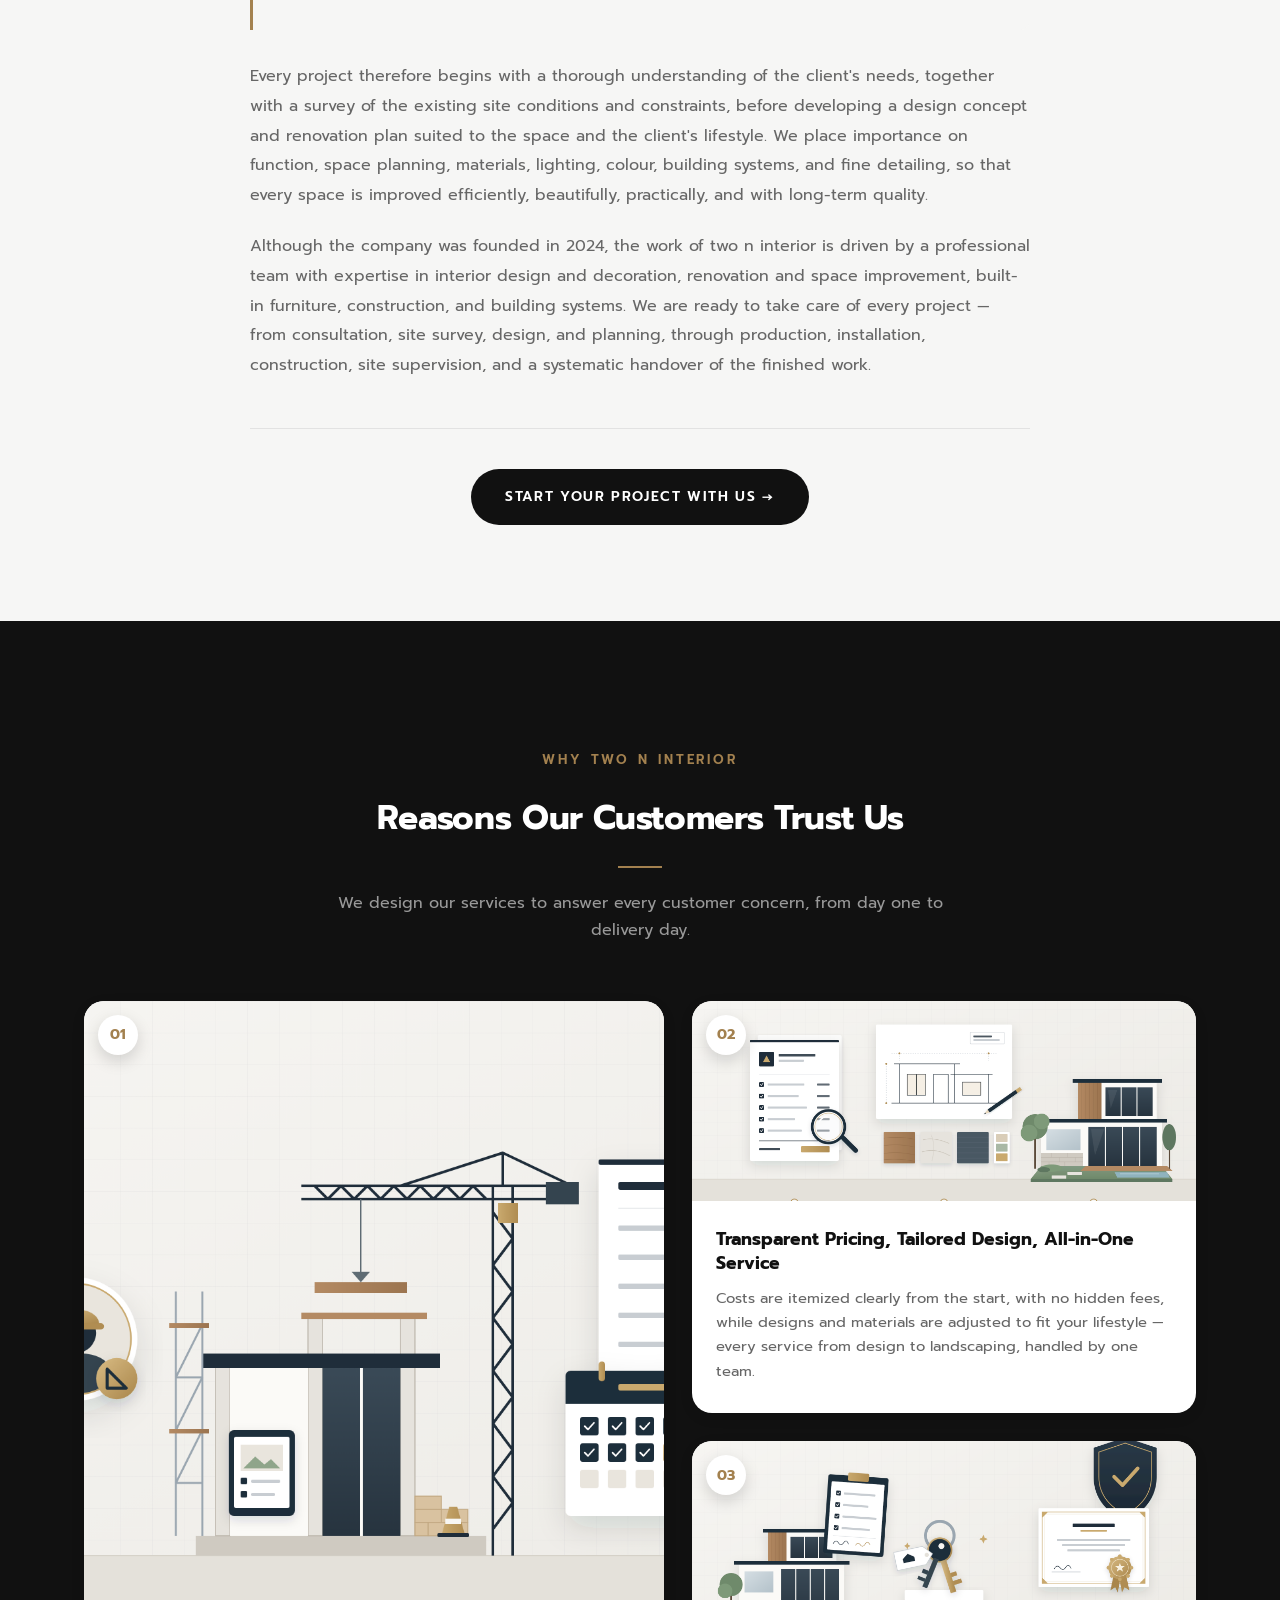
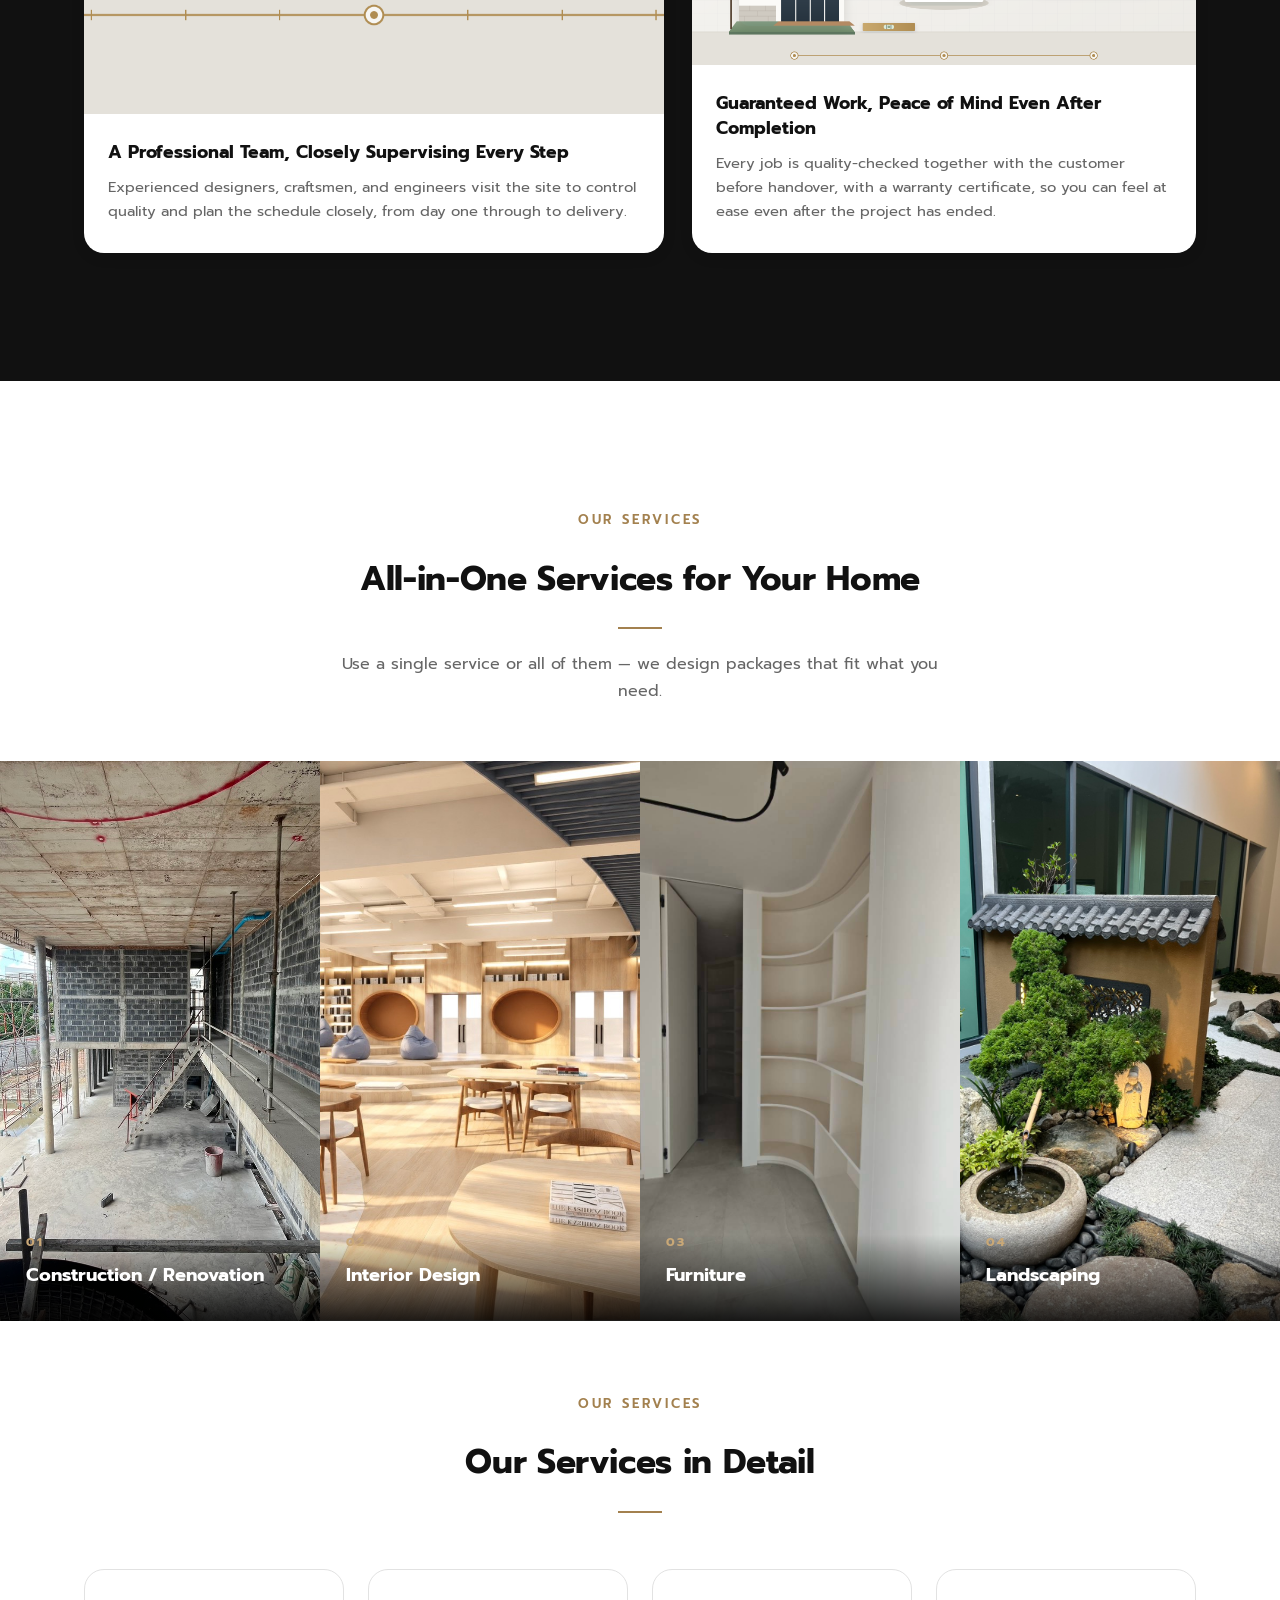
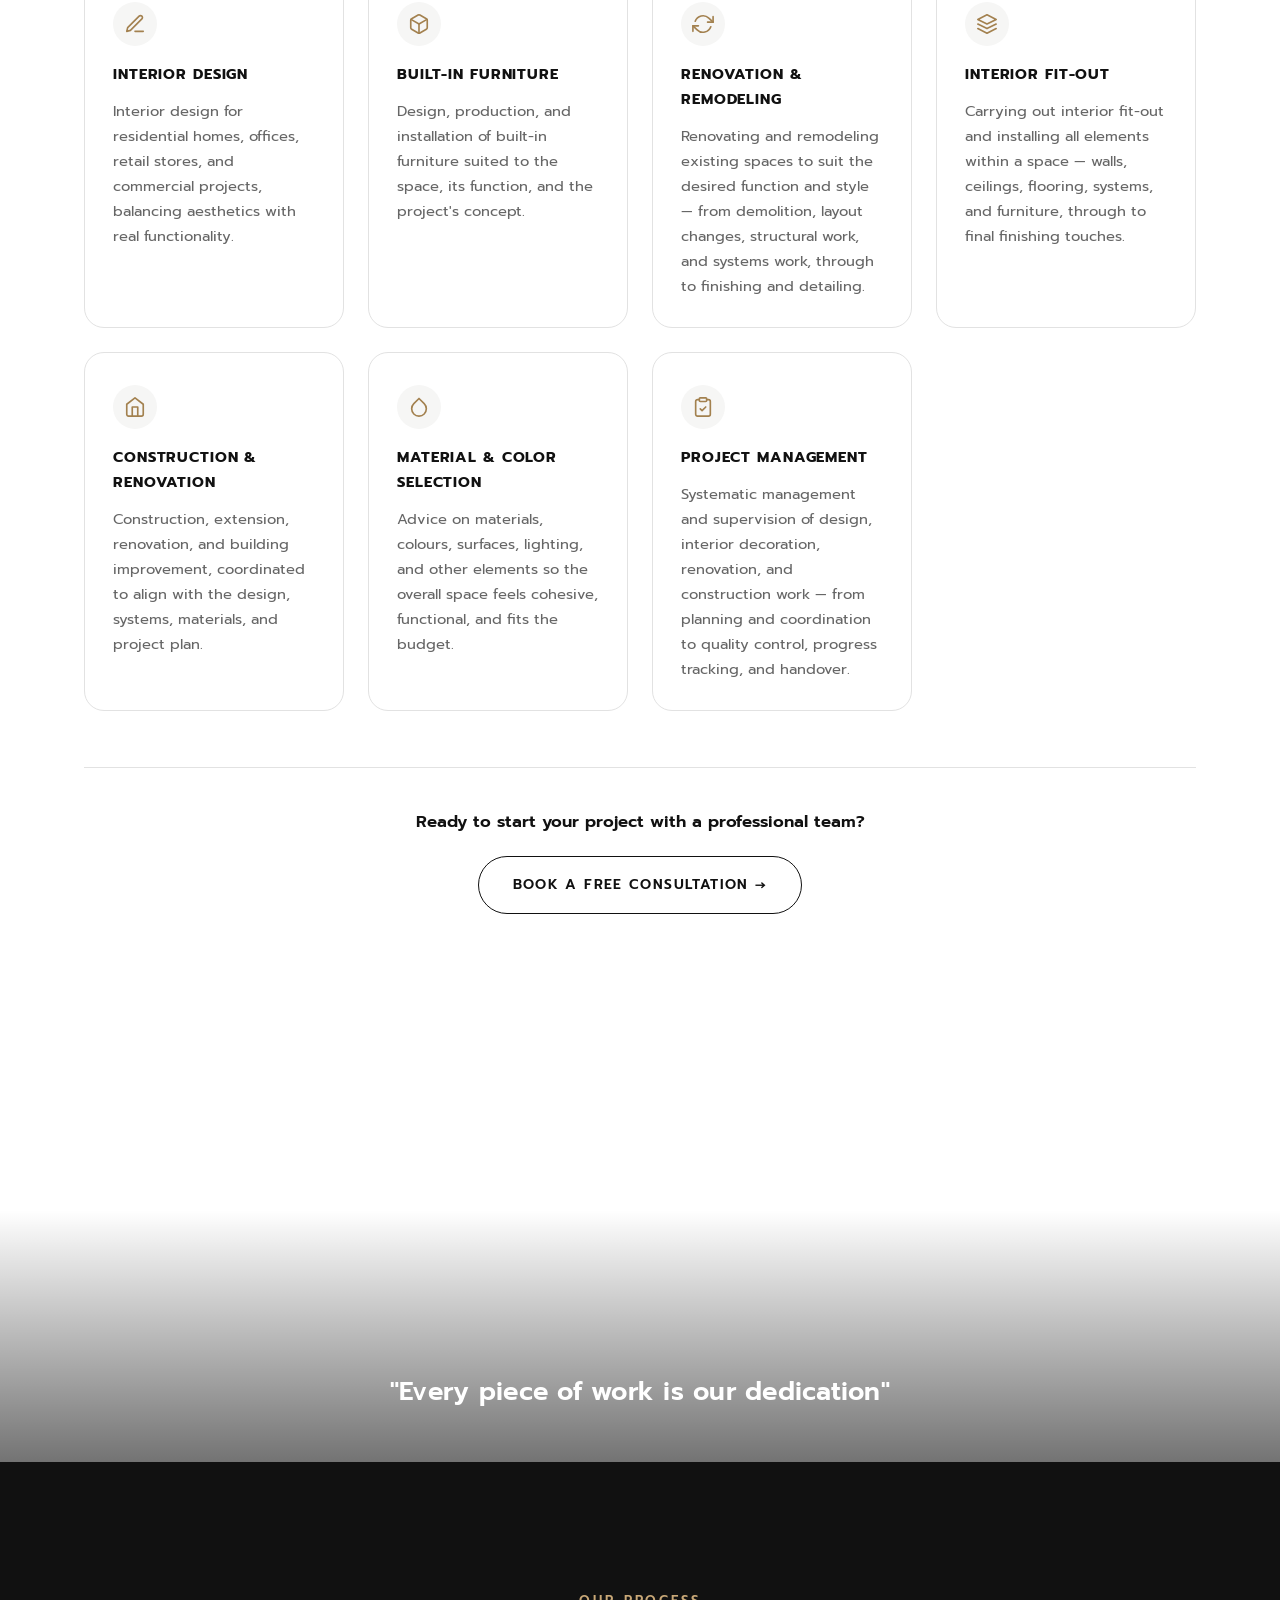
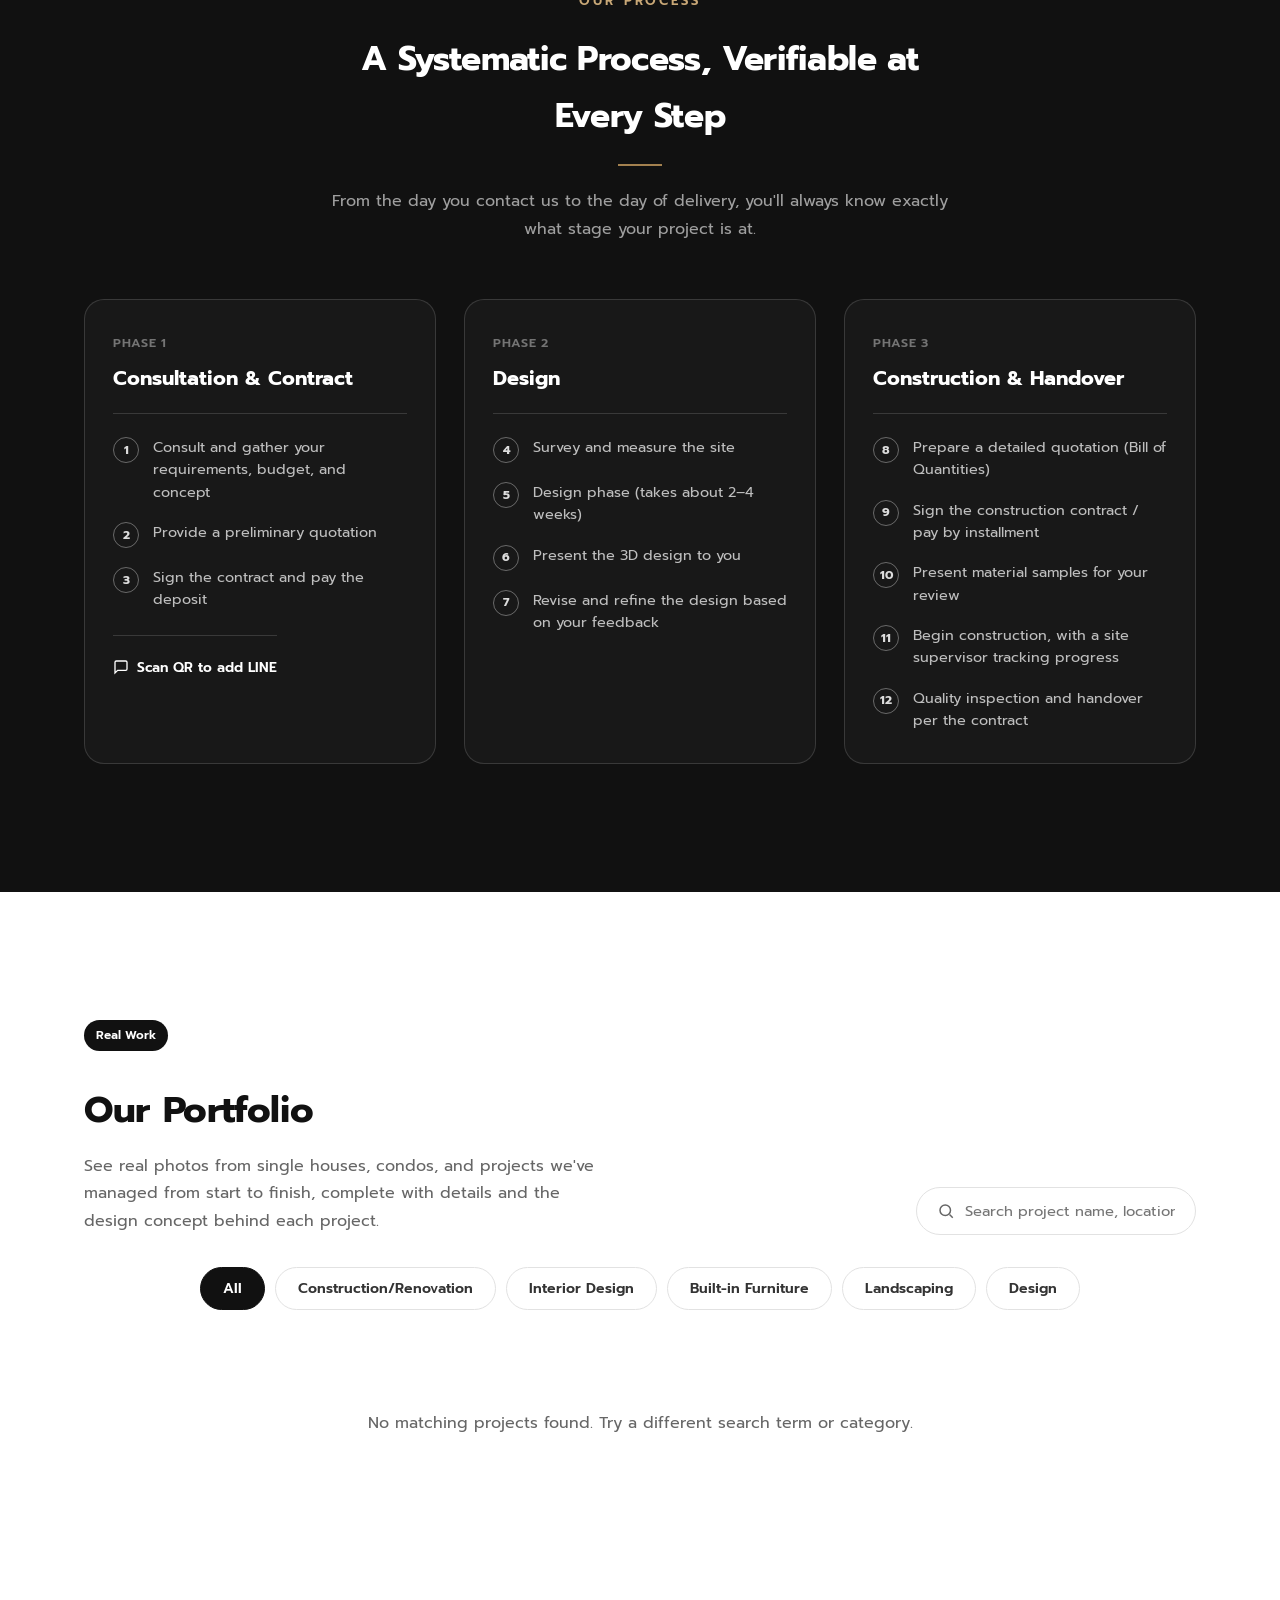
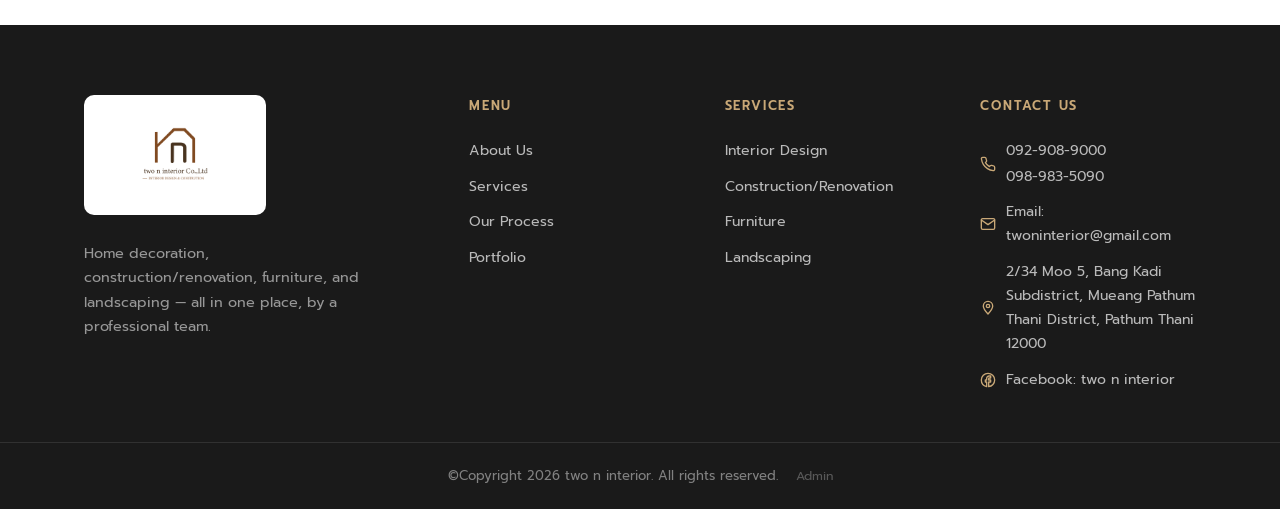
==== commit 55d5da21: "Remove footer QR block and contact modal call button The footer QR card made the footer too tall; re" ====
--- a/en/index.html
+++ b/en/index.html
@@ -516,10 +516,6 @@
       <span class="footer__contact-item"><svg viewBox="0 0 24 24"><path d="M4 4h16c1.1 0 2 .9 2 2v12c0 1.1-.9 2-2 2H4c-1.1 0-2-.9-2-2V6c0-1.1.9-2 2-2z"/><polyline points="22,6 12,13 2,6"/></svg>Email: twoninterior@gmail.com</span>
       <span class="footer__contact-item"><svg viewBox="0 0 24 24"><path d="M12 21s7-7.4 7-12a7 7 0 1 0-14 0c0 4.6 7 12 7 12Z"/><circle cx="12" cy="9" r="2.5"/></svg>2/34 Moo 5, Bang Kadi Subdistrict, Mueang Pathum Thani District, Pathum Thani 12000</span>
       <a href="https://www.facebook.com/share/1dEomzVr29/" target="_blank" rel="noopener" class="footer__contact-item"><svg viewBox="0 0 24 24" fill="currentColor" stroke="none"><path d="M22 12c0-5.52-4.48-10-10-10S2 6.48 2 12c0 4.84 3.44 8.87 8 9.8V15H8v-3h2V9.5C10 7.57 11.57 6 13.5 6H16v3h-2c-.55 0-1 .45-1 1v2h3v3h-3v6.95c5.05-.5 9-4.76 9-9.95z"/></svg>Facebook: two n interior</a>
-      <div class="footer__line-qr">
-        <img src="../images/qrcode/line-qr.jpg" alt="QR Code to add LINE two n interior" loading="lazy">
-        <span>Scan to add LINE</span>
-      </div>
     </div>
   </div>
   <div class="footer__bottom">
@@ -595,9 +591,6 @@
       <img src="../images/qrcode/line-qr.jpg" alt="QR Code to add LINE two n interior" loading="lazy">
       <span>Scan the QR Code to add LINE</span>
     </div>
-    <div class="contact-modal__actions">
-      <a href="tel:0929089000" class="btn btn--outline">Call 092-908-9000</a>
-    </div>
   </div>
 </div>
 
--- a/css/style.css
+++ b/css/style.css
@@ -1912,19 +1912,11 @@
   color: var(--mid-gray);
 }
 
-.contact-modal__actions {
-  display: flex;
-  gap: 12px;
-  justify-content: center;
-  flex-wrap: wrap;
-}
-
 .contact-modal__qr {
   display: flex;
   flex-direction: column;
   align-items: center;
   gap: 10px;
-  margin-bottom: 22px;
 }
 
 .contact-modal__qr img {
@@ -2068,34 +2060,6 @@
   stroke-width: 2;
   stroke-linecap: round;
   stroke-linejoin: round;
-}
-
-.footer__line-qr {
-  display: flex;
-  align-items: center;
-  gap: 12px;
-  margin-top: 6px;
-  padding: 10px;
-  background: rgba(255, 255, 255, 0.04);
-  border: 1px solid rgba(255, 255, 255, 0.1);
-  border-radius: var(--radius);
-  width: fit-content;
-}
-
-.footer__line-qr img {
-  width: 60px;
-  height: 60px;
-  border-radius: 6px;
-  background: var(--white);
-  padding: 4px;
-  flex-shrink: 0;
-}
-
-.footer__line-qr span {
-  font-size: 0.85rem;
-  color: var(--gold-light);
-  max-width: 110px;
-  line-height: 1.4;
 }
 
 .footer__bottom {
